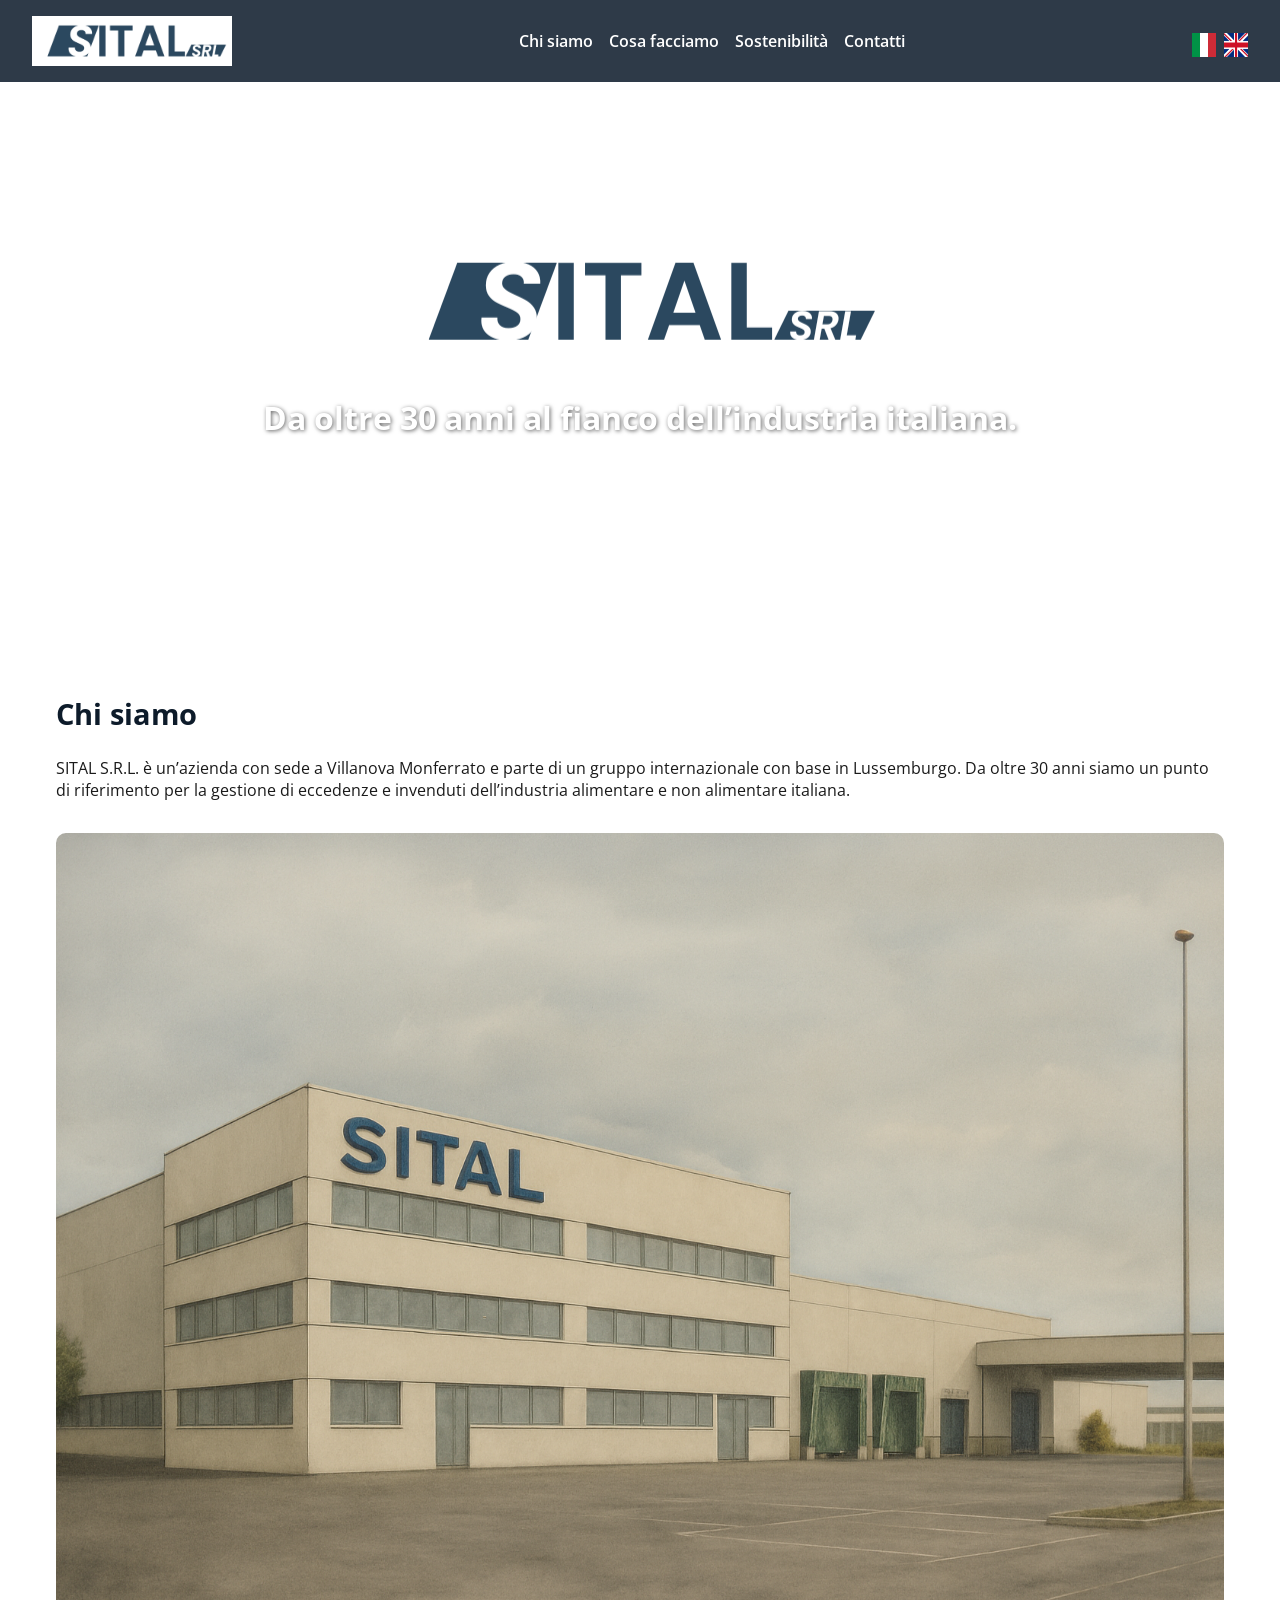
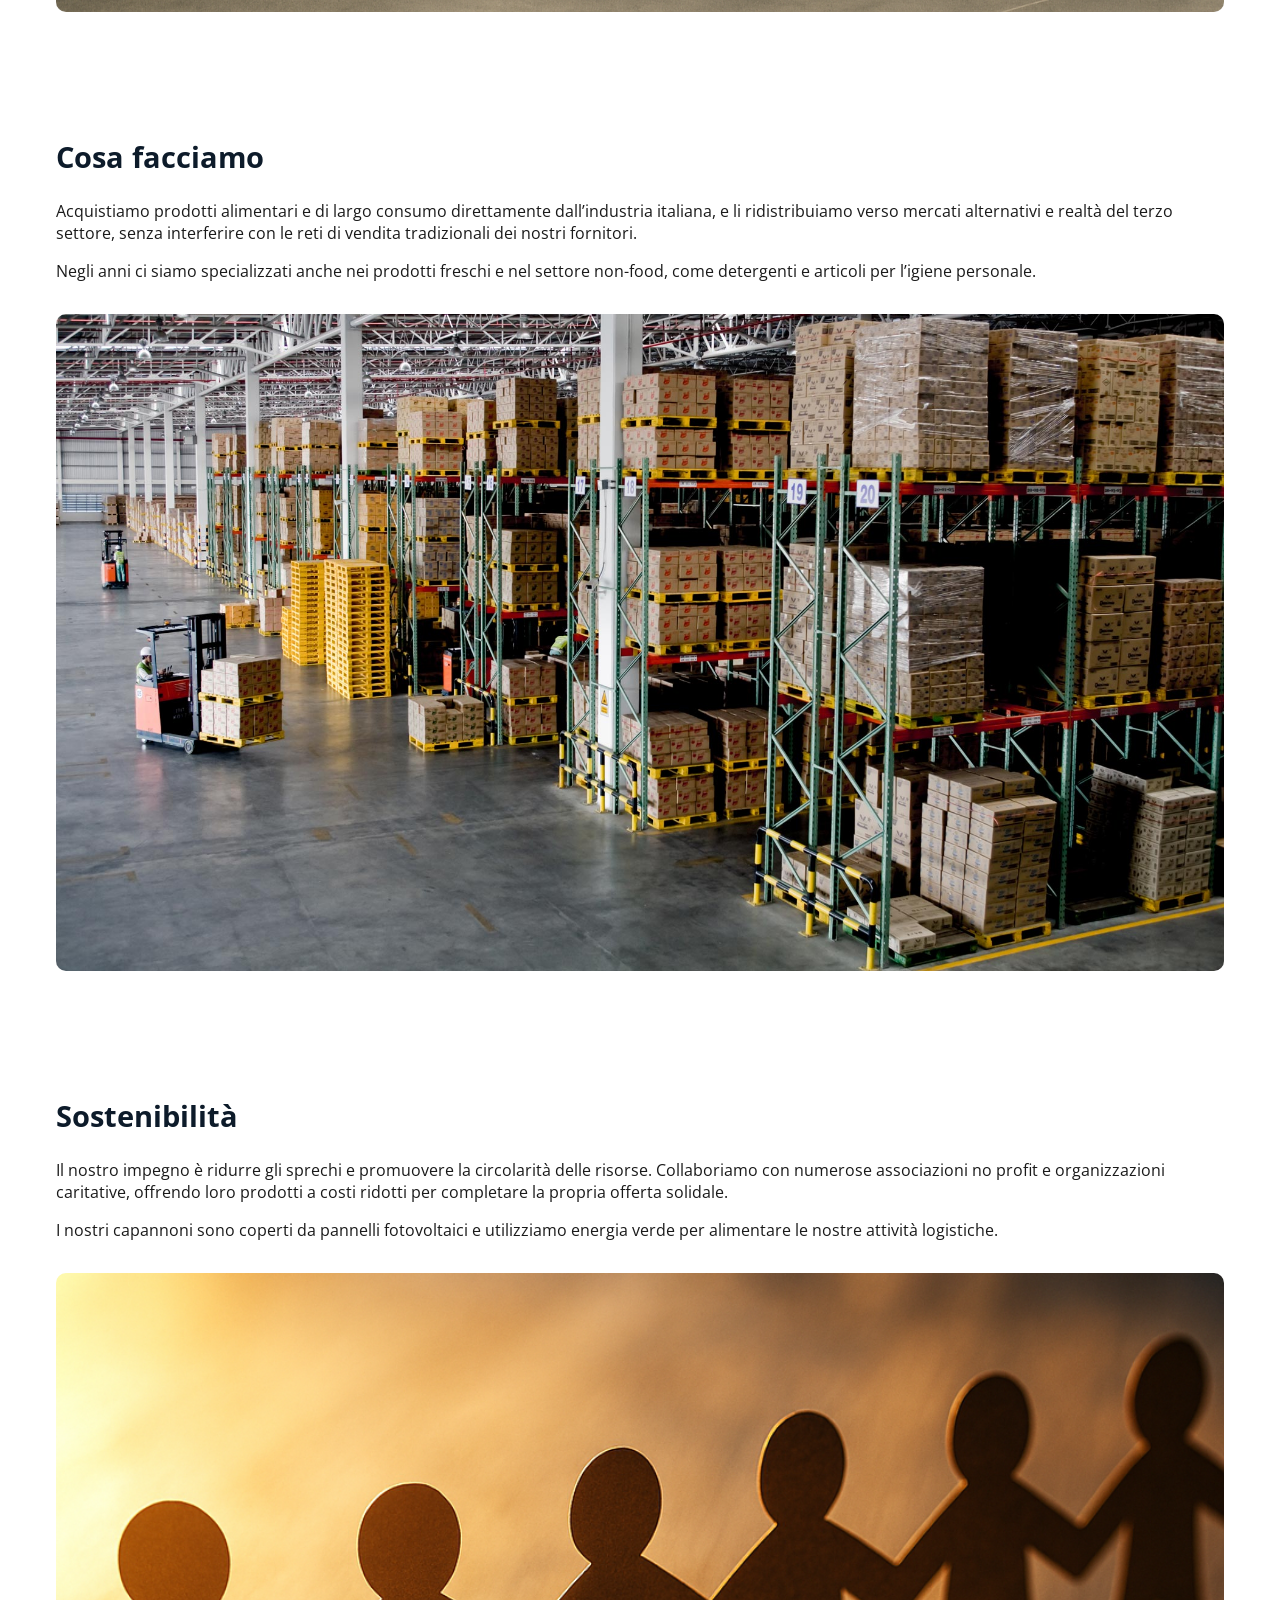
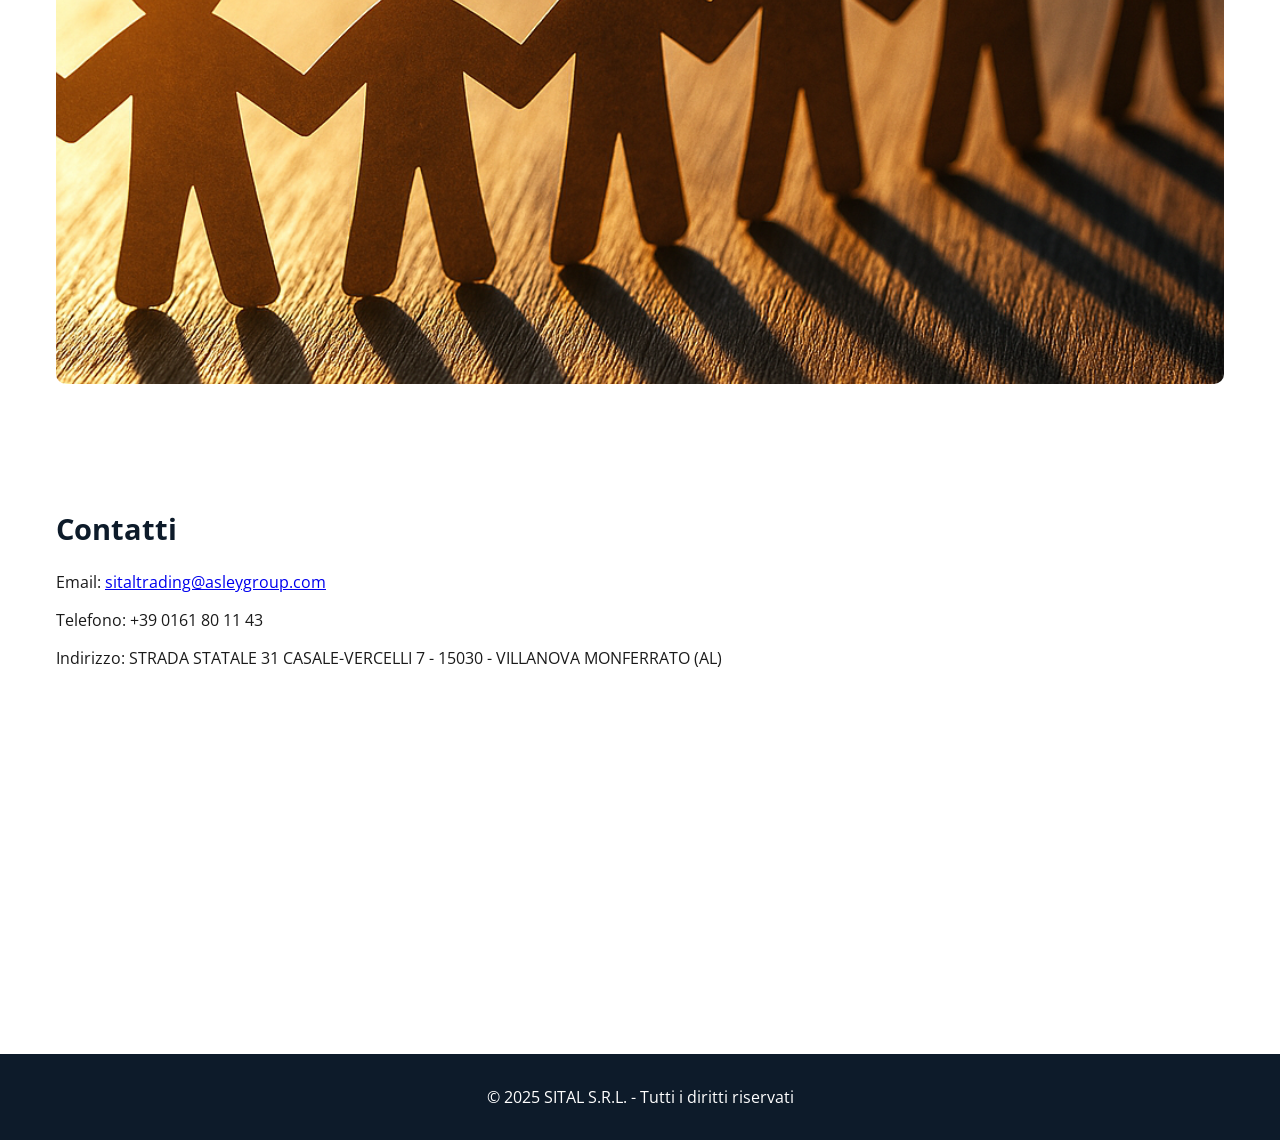
==== index.html @ c9e98e74 "Add files via upload" ====
<!DOCTYPE html>
<html lang="it">
<head>
  <meta charset="UTF-8">
  <meta name="viewport" content="width=device-width, initial-scale=1.0">
  <title>SITAL S.R.L.</title>
  <link rel="preconnect" href="https://fonts.googleapis.com">
  <link rel="preconnect" href="https://fonts.gstatic.com" crossorigin>
  <link href="https://fonts.googleapis.com/css2?family=Open+Sans:wght@400;600&display=swap" rel="stylesheet">
  <style>
    * {
      box-sizing: border-box;
    }
    html {
      scroll-behavior: smooth;
    }
    body {
      margin: 0;
      font-family: 'Open Sans', sans-serif;
      color: #1a1a1a;
      background: #fff;
    }
    header {
      background-color: #2e3a48;
      color: white;
      padding: 1rem 2rem;
      display: flex;
      justify-content: space-between;
      align-items: center;
      position: sticky;
      top: 0;
      z-index: 1000;
      flex-wrap: wrap;
    }
    header .logo {
      height: 50px;
    }
    nav {
      display: flex;
      flex-wrap: wrap;
      gap: 1rem;
    }
    nav a {
      color: white;
      text-decoration: none;
      font-weight: 600;
    }
    .language-switcher {
      display: flex;
      align-items: center;
      gap: 0.5rem;
      margin-top: 0.5rem;
    }
    .language-switcher img {
      width: 24px;
      height: 24px;
      cursor: pointer;
    }
    .hero {
      background: url('azienda.jpg') no-repeat center center/cover;
      min-height: 60vh;
      display: flex;
      justify-content: center;
      align-items: center;
      text-align: center;
      padding: 4rem 1rem;
    }
    .hero h2 {
      font-size: 2rem;
      max-width: 800px;
      color: #fff;
      text-shadow: 1px 1px 4px rgba(0,0,0,0.6);
    }
    .section {
      padding: 3rem 1rem;
      max-width: 1200px;
      margin: auto;
      opacity: 0;
      transform: translateY(20px);
      transition: opacity 0.6s ease, transform 0.6s ease;
    }
    .section.visible {
      opacity: 1;
      transform: translateY(0);
    }
    .section h2 {
      font-size: 1.8rem;
      color: #0d1b2a;
    }
    .section img {
      width: 100%;
      border-radius: 10px;
      margin-top: 1rem;
    }
    iframe {
      width: 100%;
      height: 300px;
      margin-top: 1rem;
      border: none;
    }
    footer {
      background: #0d1b2a;
      color: white;
      text-align: center;
      padding: 1rem;
    }
    @media (max-width: 768px) {
      header {
        flex-direction: column;
        align-items: flex-start;
      }
      nav {
        flex-direction: column;
        width: 100%;
      }
      .hero h2 {
        font-size: 1.5rem;
      }
    }
  </style>
  <script>
    window.addEventListener('scroll', () => {
      document.querySelectorAll('.section').forEach(el => {
        const rect = el.getBoundingClientRect();
        if (rect.top < window.innerHeight - 100) {
          el.classList.add('visible');
        }
      });
    });
  </script>
</head>
<body>
  <header>
    <img src="logo-sital.png" alt="SITAL S.R.L." class="logo">
    <nav>
      <a href="#chi-siamo">Chi siamo</a>
      <a href="#cosa-facciamo">Cosa facciamo</a>
      <a href="#sostenibilita">Sostenibilità</a>
      <a href="#contatti">Contatti</a>
    </nav>
    <div class="language-switcher">
      <img src="flag-it.png" alt="Italiano" title="Italiano" onclick="location.href='index.html'">
      <img src="flag-en.png" alt="English" title="English" onclick="location.href='index-en.html'">
    </div>
  </header>

  <section class="hero">
    <div class="hero-content">
      <img src="logo-sital.png" alt="Logo SITAL S.R.L." class="hero-logo">
      <h2>Da oltre 30 anni al fianco dell’industria italiana.</h2>
    </div>
  </section>

  <section class="section" id="chi-siamo">
    <h2>Chi siamo</h2>
    <p>SITAL S.R.L. è un’azienda con sede a Villanova Monferrato e parte di un gruppo internazionale con base in Lussemburgo. Da oltre 30 anni siamo un punto di riferimento per la gestione di eccedenze e invenduti dell’industria alimentare e non alimentare italiana.</p>
    <img src="foto-azienda.png" alt="Foto dell'azienda SITAL">
  </section>

  <section class="section" id="cosa-facciamo">
    <h2>Cosa facciamo</h2>
    <p>Acquistiamo prodotti alimentari e di largo consumo direttamente dall’industria italiana, e li ridistribuiamo verso mercati alternativi e realtà del terzo settore, senza interferire con le reti di vendita tradizionali dei nostri fornitori.</p>
    <p>Negli anni ci siamo specializzati anche nei prodotti freschi e nel settore non-food, come detergenti e articoli per l’igiene personale.</p>
    <img src="muletto-magazzino.jpg" alt="Magazzino">
  </section>

  <section class="section" id="sostenibilita">
    <h2>Sostenibilità</h2>
    <p>Il nostro impegno è ridurre gli sprechi e promuovere la circolarità delle risorse. Collaboriamo con numerose associazioni no profit e organizzazioni caritative, offrendo loro prodotti a costi ridotti per completare la propria offerta solidale.</p>
    <p>I nostri capannoni sono coperti da pannelli fotovoltaici e utilizziamo energia verde per alimentare le nostre attività logistiche.</p>
    <img src="solidarieta.png" alt="Solidarieta">
  </section>

  <section class="section" id="contatti">
    <h2>Contatti</h2>
    <p>Email: <a href="mailto:sitaltrading@asleygroup.com">sitaltrading@asleygroup.com</a></p>
    <p>Telefono: +39 0161 80 11 43</p>
    <p>Indirizzo: STRADA STATALE 31 CASALE-VERCELLI 7 - 15030 - VILLANOVA MONFERRATO (AL)</p>
    <div style="width: 100%">
      <iframe width="100%" height="600" src="https://maps.google.com/maps?width=100%25&amp;height=600&amp;hl=it&amp;q=sital%20srl%20villanova+(Sital%20srl)&amp;t=&amp;z=14&amp;ie=UTF8&amp;iwloc=B&amp;output=embed"></iframe>
    </div>
  </section>

  <footer>
    <p>&copy; 2025 SITAL S.R.L. - Tutti i diritti riservati</p>
  </footer>
</body>
</html>
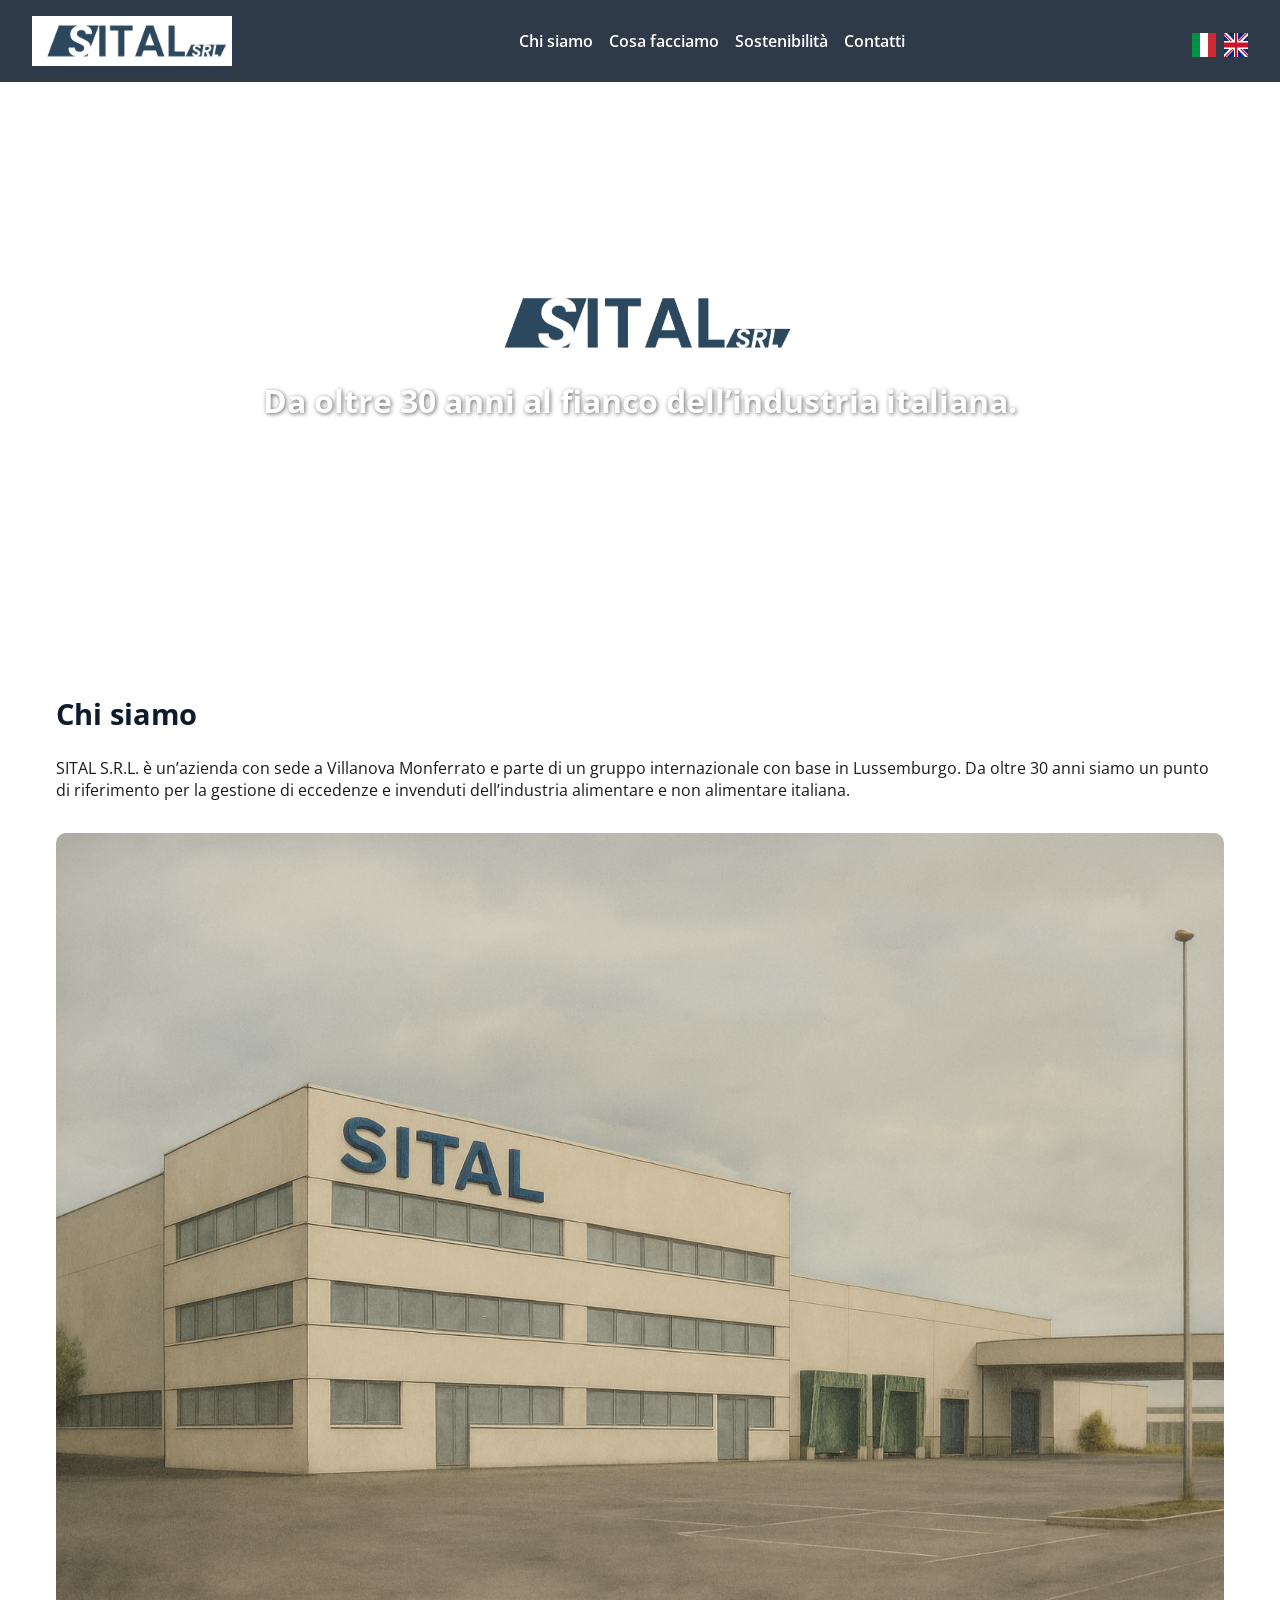
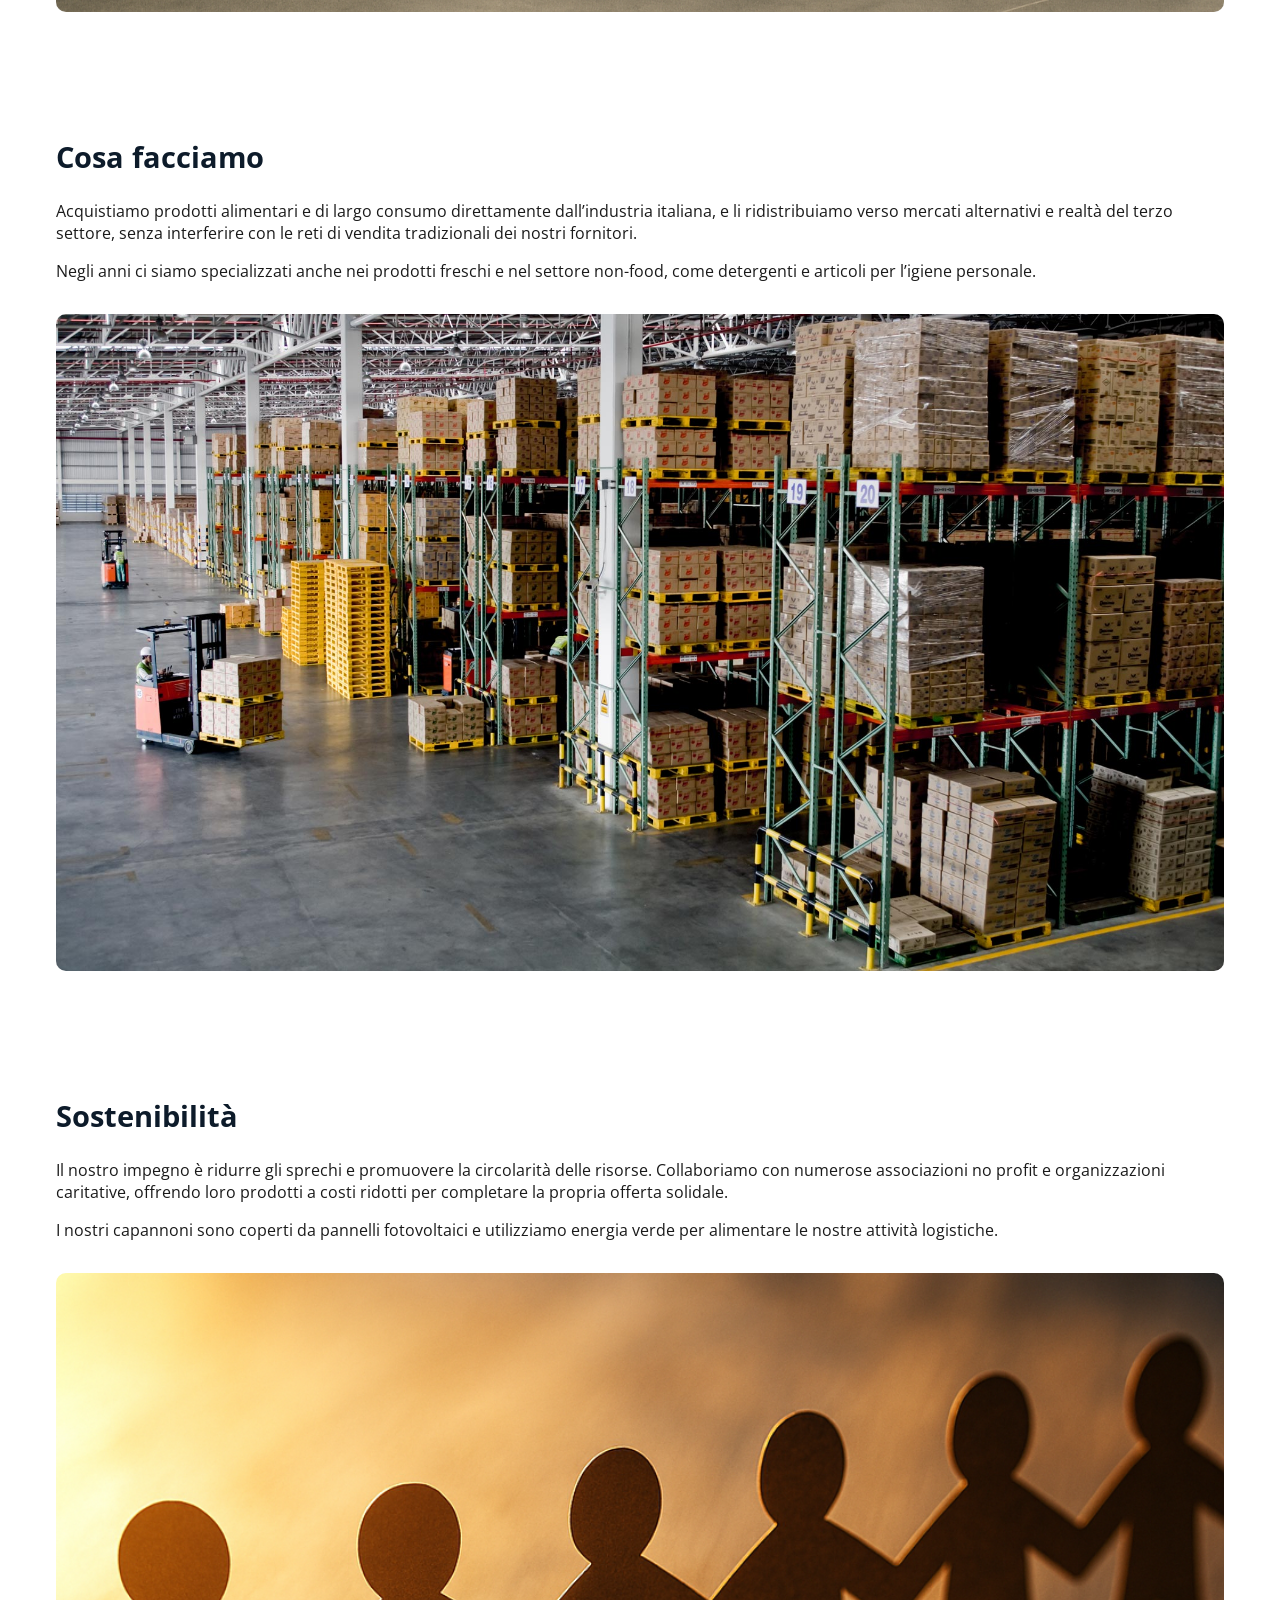
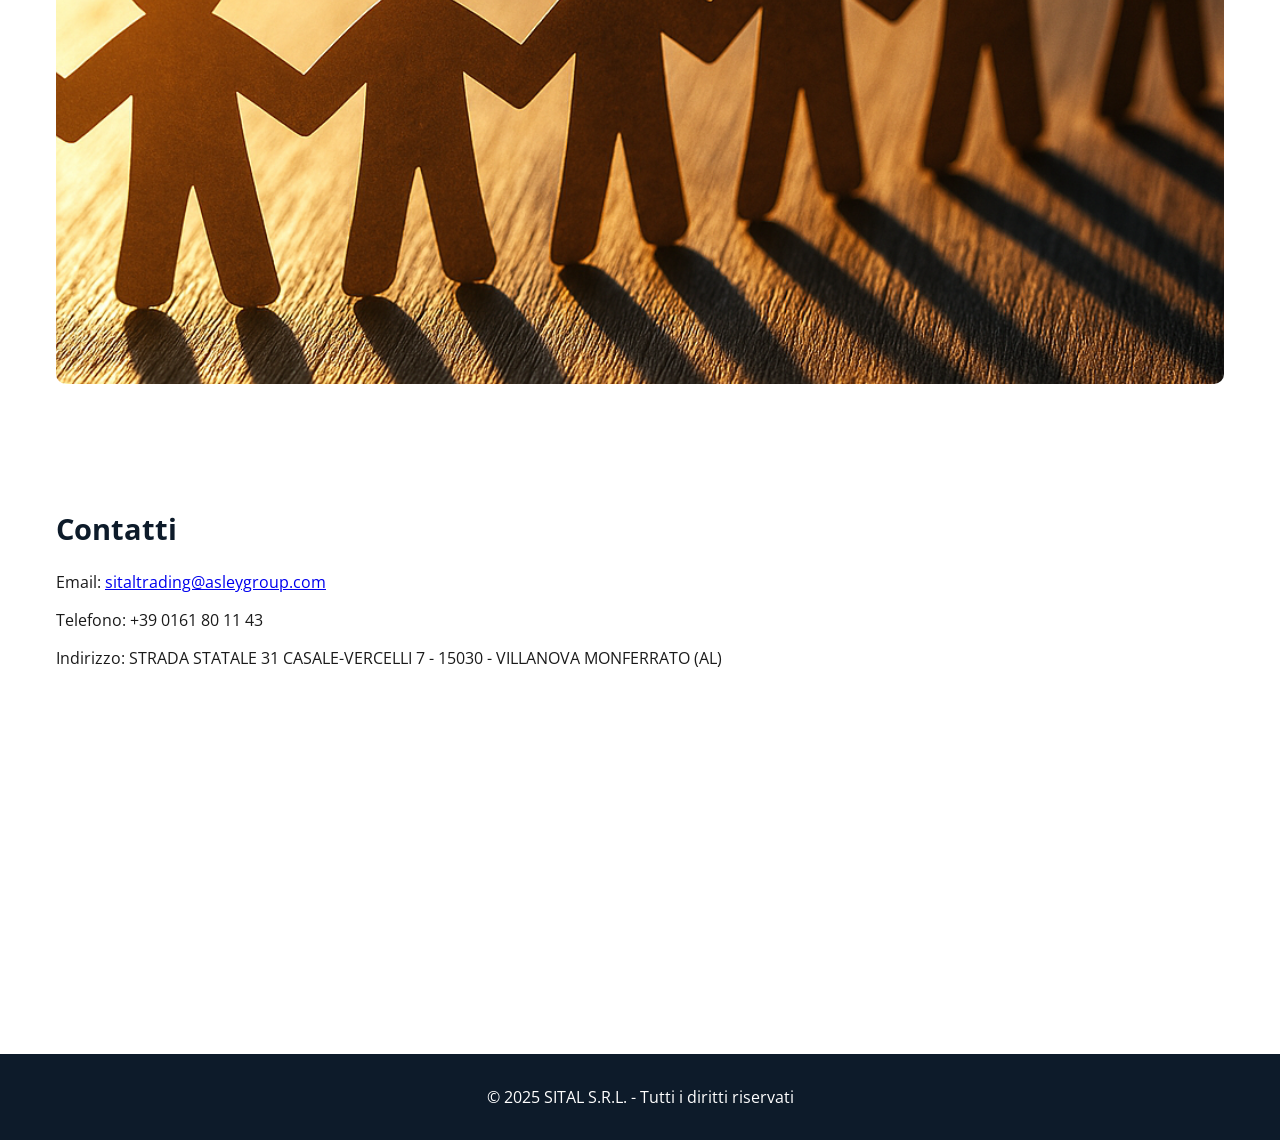
==== commit 64bfa3bf: "Add files via upload" ====
--- a/index.html
+++ b/index.html
@@ -1,12 +1,12 @@
 <!DOCTYPE html>
 <html lang="it">
 <head>
-  <meta charset="UTF-8">
-  <meta name="viewport" content="width=device-width, initial-scale=1.0">
+  <meta charset="UTF-8" />
+  <meta name="viewport" content="width=device-width, initial-scale=1.0" />
   <title>SITAL S.R.L.</title>
-  <link rel="preconnect" href="https://fonts.googleapis.com">
-  <link rel="preconnect" href="https://fonts.gstatic.com" crossorigin>
-  <link href="https://fonts.googleapis.com/css2?family=Open+Sans:wght@400;600&display=swap" rel="stylesheet">
+  <link rel="preconnect" href="https://fonts.googleapis.com" />
+  <link rel="preconnect" href="https://fonts.gstatic.com" crossorigin />
+  <link href="https://fonts.googleapis.com/css2?family=Open+Sans:wght@400;600&display=swap" rel="stylesheet" />
   <style>
     * {
       box-sizing: border-box;
@@ -65,11 +65,24 @@
       text-align: center;
       padding: 4rem 1rem;
     }
+    .hero-content {
+      display: flex;
+      flex-direction: column;
+      align-items: center;
+      gap: 1rem;
+    }
+    .hero-logo {
+      width: 25vw;
+      max-width: 500px;
+      min-width: 120px;
+      height: auto;
+    }
     .hero h2 {
       font-size: 2rem;
       max-width: 800px;
       color: #fff;
-      text-shadow: 1px 1px 4px rgba(0,0,0,0.6);
+      text-shadow: 1px 1px 4px rgba(0, 0, 0, 0.6);
+      margin: 0;
     }
     .section {
       padding: 3rem 1rem;
@@ -104,6 +117,15 @@
       text-align: center;
       padding: 1rem;
     }
+
+    /* Tablet: 769px - 1024px */
+    @media (max-width: 1024px) and (min-width: 769px) {
+      .hero h2 {
+        font-size: 1.5rem;
+        padding: 0 1rem;
+      }
+    }
+    /* Smartphone: max-width 768px */
     @media (max-width: 768px) {
       header {
         flex-direction: column;
@@ -114,7 +136,8 @@
         width: 100%;
       }
       .hero h2 {
-        font-size: 1.5rem;
+        font-size: 1.2rem;
+        padding: 0 1rem;
       }
     }
   </style>
@@ -131,7 +154,7 @@
 </head>
 <body>
   <header>
-    <img src="logo-sital.png" alt="SITAL S.R.L." class="logo">
+    <img src="logo-sital.png" alt="SITAL S.R.L." class="logo" />
     <nav>
       <a href="#chi-siamo">Chi siamo</a>
       <a href="#cosa-facciamo">Cosa facciamo</a>
@@ -139,36 +162,54 @@
       <a href="#contatti">Contatti</a>
     </nav>
     <div class="language-switcher">
-      <img src="flag-it.png" alt="Italiano" title="Italiano" onclick="location.href='index.html'">
-      <img src="flag-en.png" alt="English" title="English" onclick="location.href='index-en.html'">
+      <img src="flag-it.png" alt="Italiano" title="Italiano" onclick="location.href='index.html'" />
+      <img src="flag-en.png" alt="English" title="English" onclick="location.href='index-en.html'" />
     </div>
   </header>
 
   <section class="hero">
     <div class="hero-content">
-      <img src="logo-sital.png" alt="Logo SITAL S.R.L." class="hero-logo">
+      <img src="logo-sital.png" alt="Logo SITAL S.R.L." class="hero-logo" />
       <h2>Da oltre 30 anni al fianco dell’industria italiana.</h2>
     </div>
   </section>
 
   <section class="section" id="chi-siamo">
     <h2>Chi siamo</h2>
-    <p>SITAL S.R.L. è un’azienda con sede a Villanova Monferrato e parte di un gruppo internazionale con base in Lussemburgo. Da oltre 30 anni siamo un punto di riferimento per la gestione di eccedenze e invenduti dell’industria alimentare e non alimentare italiana.</p>
-    <img src="foto-azienda.png" alt="Foto dell'azienda SITAL">
+    <p>
+      SITAL S.R.L. è un’azienda con sede a Villanova Monferrato e parte di un gruppo internazionale con base in
+      Lussemburgo. Da oltre 30 anni siamo un punto di riferimento per la gestione di eccedenze e invenduti
+      dell’industria alimentare e non alimentare italiana.
+    </p>
+    <img src="foto-azienda.png" alt="Foto dell'azienda SITAL" />
   </section>
 
   <section class="section" id="cosa-facciamo">
     <h2>Cosa facciamo</h2>
-    <p>Acquistiamo prodotti alimentari e di largo consumo direttamente dall’industria italiana, e li ridistribuiamo verso mercati alternativi e realtà del terzo settore, senza interferire con le reti di vendita tradizionali dei nostri fornitori.</p>
-    <p>Negli anni ci siamo specializzati anche nei prodotti freschi e nel settore non-food, come detergenti e articoli per l’igiene personale.</p>
-    <img src="muletto-magazzino.jpg" alt="Magazzino">
+    <p>
+      Acquistiamo prodotti alimentari e di largo consumo direttamente dall’industria italiana, e li
+      ridistribuiamo verso mercati alternativi e realtà del terzo settore, senza interferire con le reti di
+      vendita tradizionali dei nostri fornitori.
+    </p>
+    <p>
+      Negli anni ci siamo specializzati anche nei prodotti freschi e nel settore non-food, come detergenti e
+      articoli per l’igiene personale.
+    </p>
+    <img src="muletto-magazzino.jpg" alt="Magazzino" />
   </section>
 
   <section class="section" id="sostenibilita">
     <h2>Sostenibilità</h2>
-    <p>Il nostro impegno è ridurre gli sprechi e promuovere la circolarità delle risorse. Collaboriamo con numerose associazioni no profit e organizzazioni caritative, offrendo loro prodotti a costi ridotti per completare la propria offerta solidale.</p>
-    <p>I nostri capannoni sono coperti da pannelli fotovoltaici e utilizziamo energia verde per alimentare le nostre attività logistiche.</p>
-    <img src="solidarieta.png" alt="Solidarieta">
+    <p>
+      Il nostro impegno è ridurre gli sprechi e promuovere la circolarità delle risorse. Collaboriamo con numerose
+      associazioni no profit e organizzazioni caritative, offrendo loro prodotti a costi ridotti per completare la
+      propria offerta solidale.
+    </p>
+    <p>
+      I nostri capannoni sono coperti da pannelli fotovoltaici e utilizziamo energia verde per alimentare le nostre
+      attività logistiche.
+    </p>
+    <img src="solidarieta.png" alt="Solidarietà" />
   </section>
 
   <section class="section" id="contatti">
@@ -177,7 +218,11 @@
     <p>Telefono: +39 0161 80 11 43</p>
     <p>Indirizzo: STRADA STATALE 31 CASALE-VERCELLI 7 - 15030 - VILLANOVA MONFERRATO (AL)</p>
     <div style="width: 100%">
-      <iframe width="100%" height="600" src="https://maps.google.com/maps?width=100%25&amp;height=600&amp;hl=it&amp;q=sital%20srl%20villanova+(Sital%20srl)&amp;t=&amp;z=14&amp;ie=UTF8&amp;iwloc=B&amp;output=embed"></iframe>
+      <iframe
+        width="100%"
+        height="600"
+        src="https://maps.google.com/maps?width=100%25&amp;height=600&amp;hl=it&amp;q=sital%20srl%20villanova+(Sital%20srl)&amp;t=&amp;z=14&amp;ie=UTF8&amp;iwloc=B&amp;output=embed"
+      ></iframe>
     </div>
   </section>
 
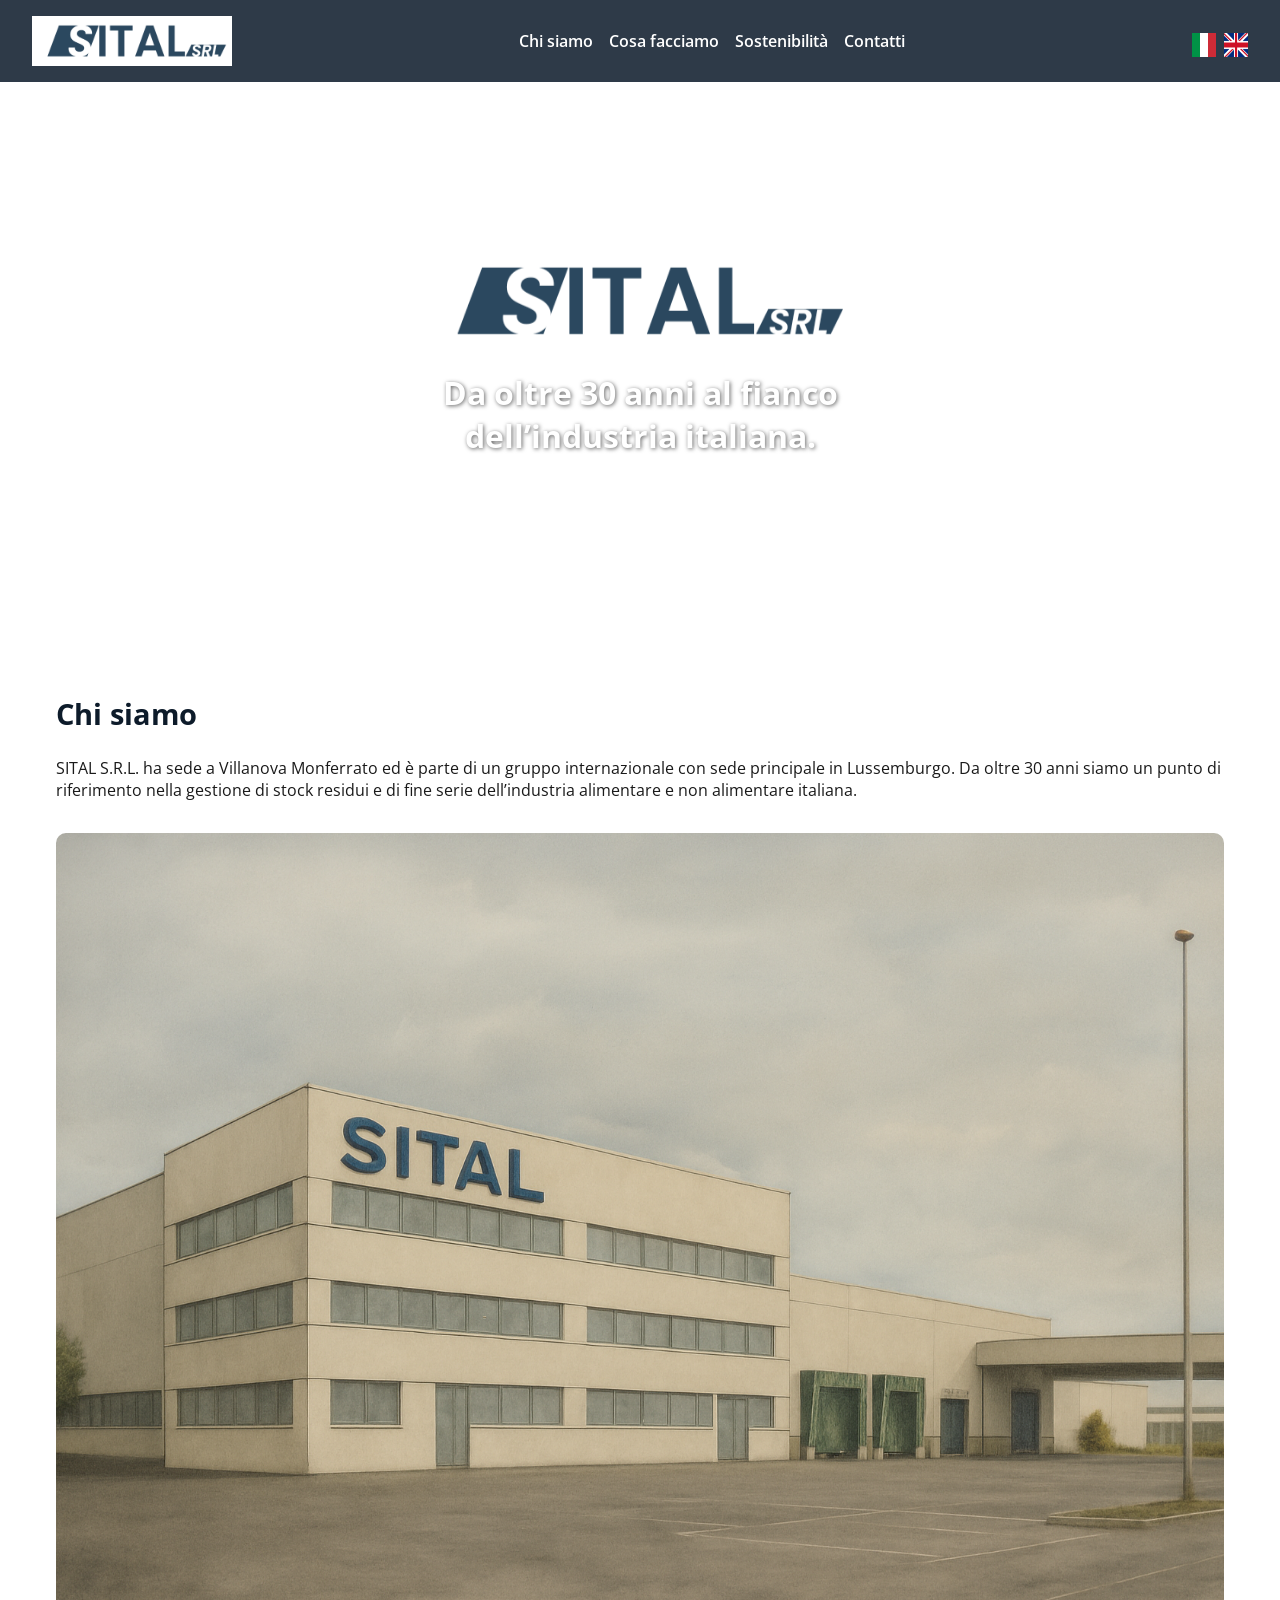
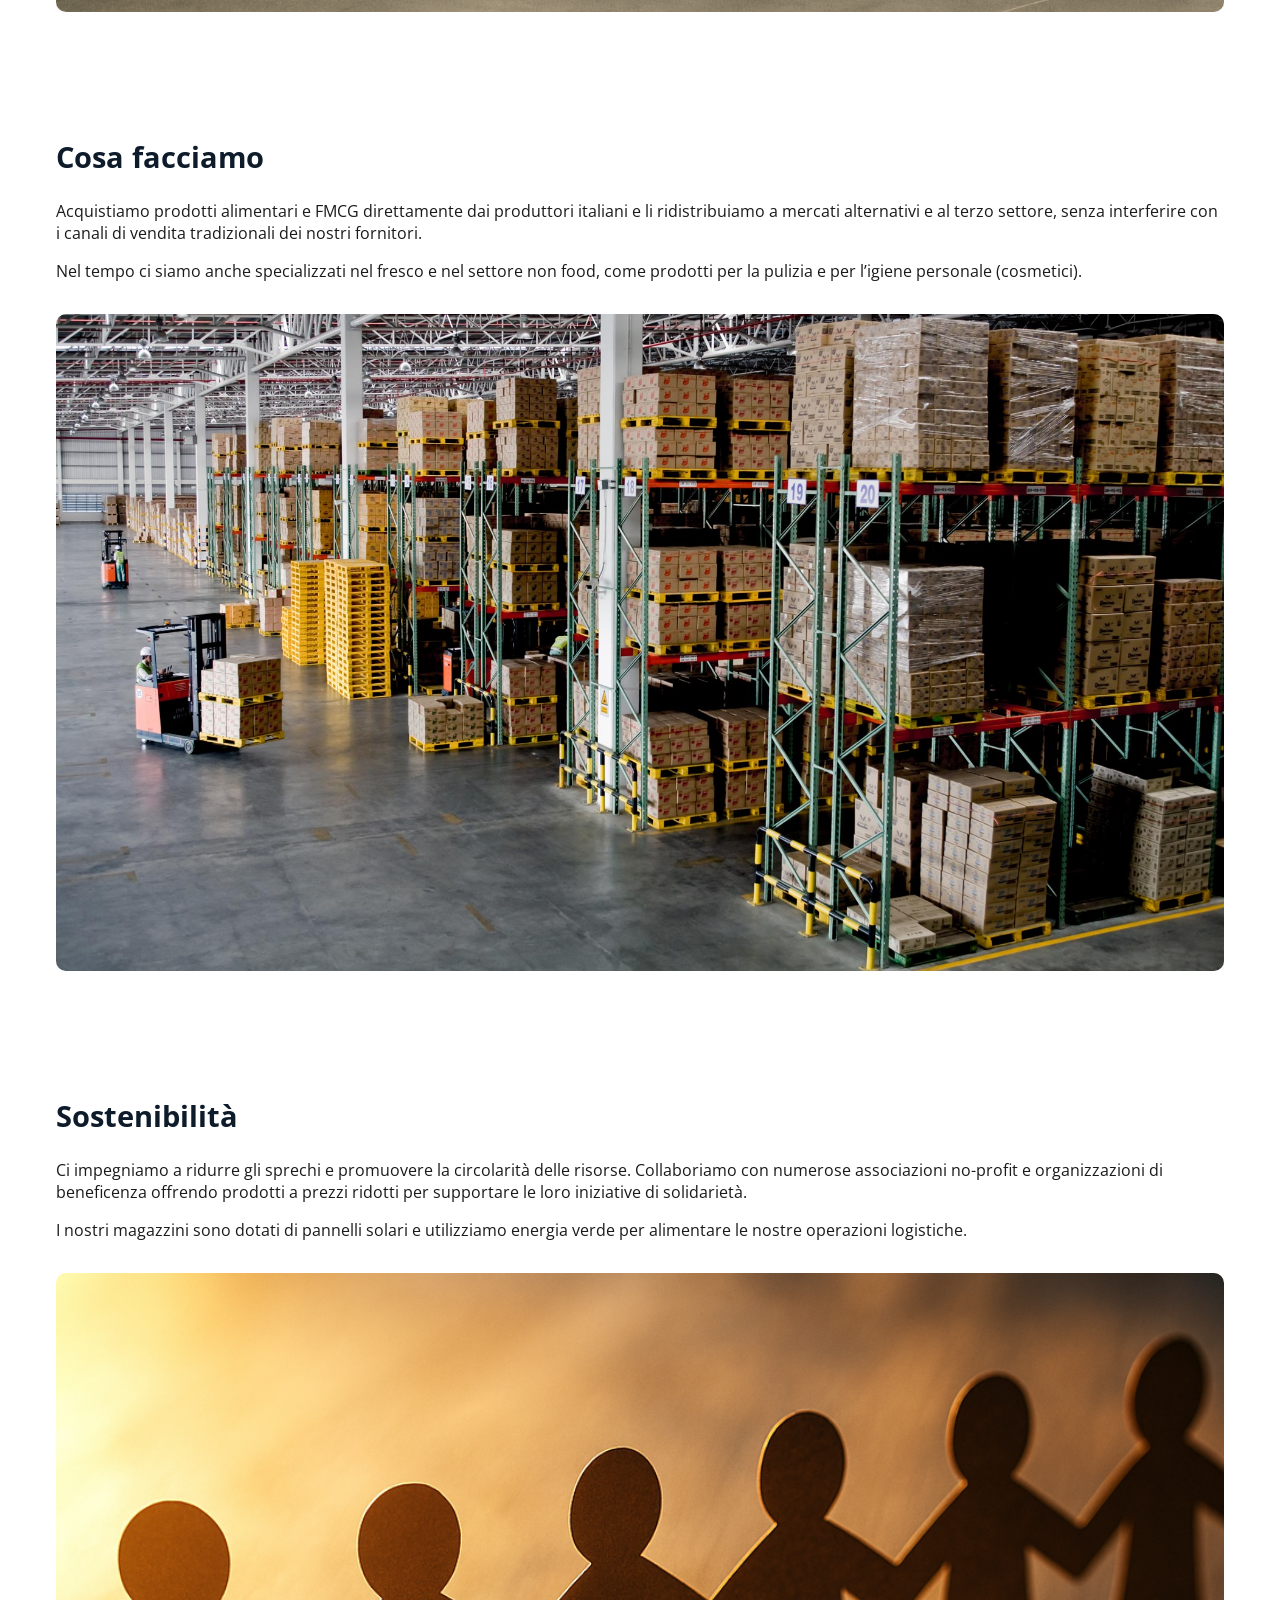
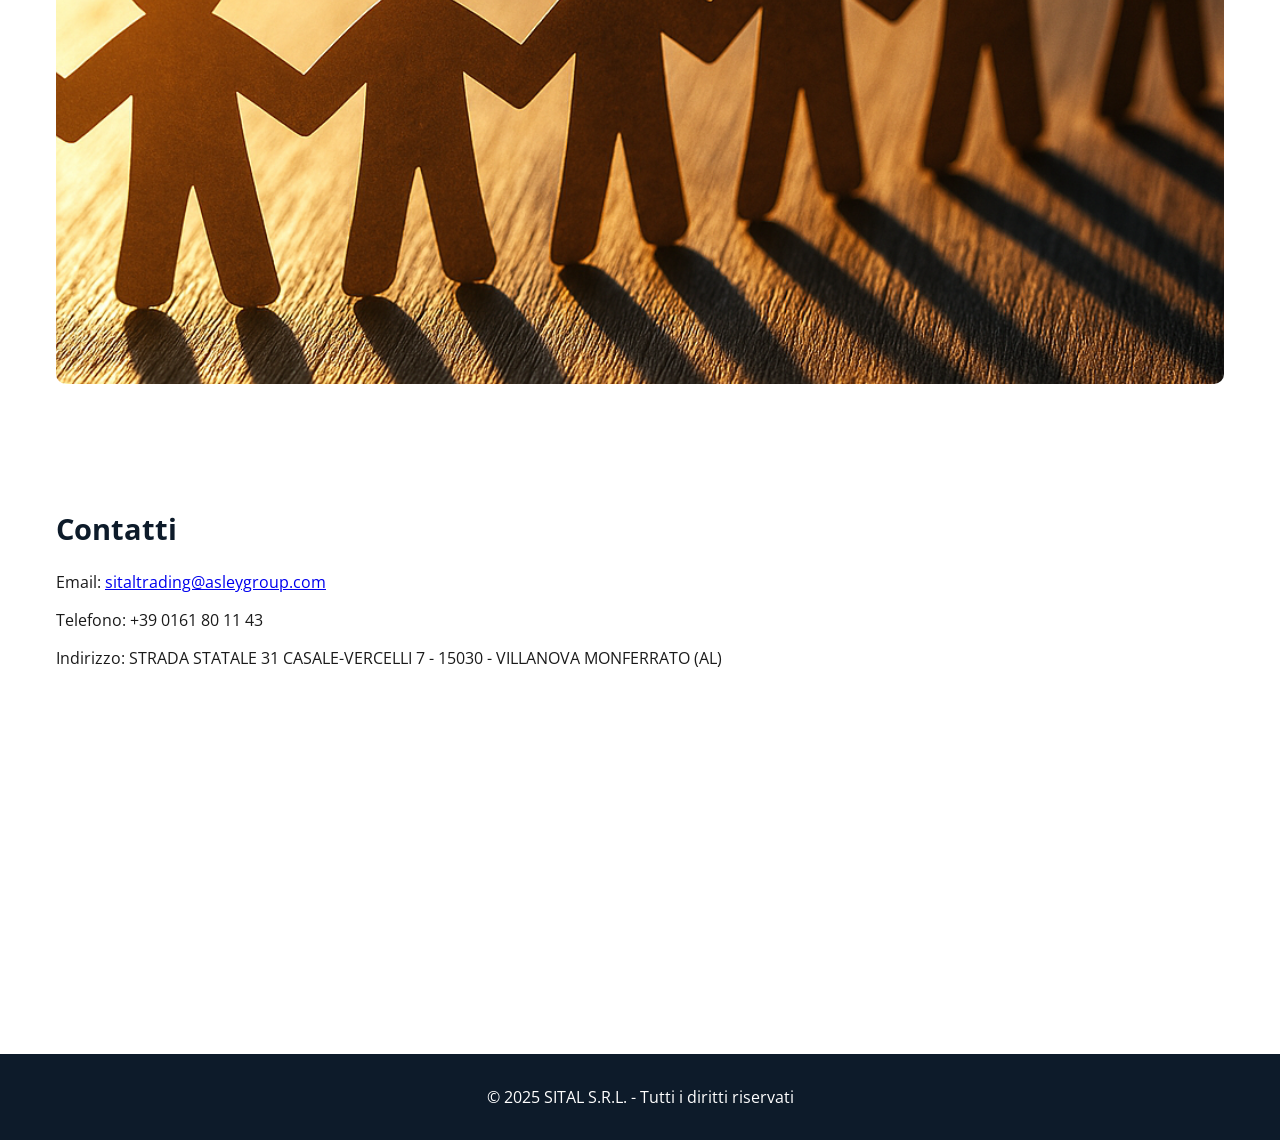
==== commit 0ee8bd7f: "Update index.html" ====
--- a/index.html
+++ b/index.html
@@ -2,7 +2,7 @@
 <html lang="it">
 <head>
   <meta charset="UTF-8" />
-  <meta name="viewport" content="width=device-width, initial-scale=1.0" />
+  <meta name="viewport" content="width=device-width, initial-scale=1" />
   <title>SITAL S.R.L.</title>
   <link rel="preconnect" href="https://fonts.googleapis.com" />
   <link rel="preconnect" href="https://fonts.gstatic.com" crossorigin />
@@ -34,6 +34,8 @@
     }
     header .logo {
       height: 50px;
+      max-height: 8vh;
+      width: auto;
     }
     nav {
       display: flex;
@@ -60,29 +62,25 @@
       background: url('azienda.jpg') no-repeat center center/cover;
       min-height: 60vh;
       display: flex;
+      flex-direction: column;
       justify-content: center;
       align-items: center;
       text-align: center;
       padding: 4rem 1rem;
     }
-    .hero-content {
-      display: flex;
-      flex-direction: column;
-      align-items: center;
-      gap: 1rem;
-    }
     .hero-logo {
-      width: 25vw;
+      max-width: 100%;
+      height: auto;
+      max-height: 12vh;
+      margin-bottom: 1rem;
+    }
+    .hero h2 {
+      font-size: clamp(1rem, 4vw, 2rem);
       max-width: 500px;
-      min-width: 120px;
-      height: auto;
-    }
-    .hero h2 {
-      font-size: 2rem;
-      max-width: 800px;
       color: #fff;
       text-shadow: 1px 1px 4px rgba(0, 0, 0, 0.6);
       margin: 0;
+      padding: 0 1rem;
     }
     .section {
       padding: 3rem 1rem;
@@ -117,15 +115,6 @@
       text-align: center;
       padding: 1rem;
     }
-
-    /* Tablet: 769px - 1024px */
-    @media (max-width: 1024px) and (min-width: 769px) {
-      .hero h2 {
-        font-size: 1.5rem;
-        padding: 0 1rem;
-      }
-    }
-    /* Smartphone: max-width 768px */
     @media (max-width: 768px) {
       header {
         flex-direction: column;
@@ -136,14 +125,28 @@
         width: 100%;
       }
       .hero h2 {
-        font-size: 1.2rem;
-        padding: 0 1rem;
+        font-size: clamp(1rem, 5vw, 1.5rem);
+        max-width: 100%;
+      }
+      .hero-logo {
+        max-height: 10vh;
+        margin-bottom: 0.75rem;
+      }
+    }
+    @media (max-width: 480px) {
+      .hero h2 {
+        font-size: clamp(0.9rem, 6vw, 1.2rem);
+        max-width: 100%;
+      }
+      .hero-logo {
+        max-height: 8vh;
+        margin-bottom: 0.5rem;
       }
     }
   </style>
   <script>
     window.addEventListener('scroll', () => {
-      document.querySelectorAll('.section').forEach(el => {
+      document.querySelectorAll('.section').forEach((el) => {
         const rect = el.getBoundingClientRect();
         if (rect.top < window.innerHeight - 100) {
           el.classList.add('visible');
@@ -168,32 +171,30 @@
   </header>
 
   <section class="hero">
-    <div class="hero-content">
-      <img src="logo-sital.png" alt="Logo SITAL S.R.L." class="hero-logo" />
-      <h2>Da oltre 30 anni al fianco dell’industria italiana.</h2>
-    </div>
+    <img src="logo-sital.png" alt="Logo SITAL S.R.L." class="hero-logo" />
+    <h2>Da oltre 30 anni al fianco dell’industria italiana.</h2>
   </section>
 
   <section class="section" id="chi-siamo">
     <h2>Chi siamo</h2>
     <p>
-      SITAL S.R.L. è un’azienda con sede a Villanova Monferrato e parte di un gruppo internazionale con base in
-      Lussemburgo. Da oltre 30 anni siamo un punto di riferimento per la gestione di eccedenze e invenduti
-      dell’industria alimentare e non alimentare italiana.
-    </p>
-    <img src="foto-azienda.png" alt="Foto dell'azienda SITAL" />
+      SITAL S.R.L. ha sede a Villanova Monferrato ed è parte di un gruppo internazionale con sede
+      principale in Lussemburgo. Da oltre 30 anni siamo un punto di riferimento nella gestione di
+      stock residui e di fine serie dell’industria alimentare e non alimentare italiana.
+    </p>
+    <img src="foto-azienda.png" alt="Foto azienda SITAL" />
   </section>
 
   <section class="section" id="cosa-facciamo">
     <h2>Cosa facciamo</h2>
     <p>
-      Acquistiamo prodotti alimentari e di largo consumo direttamente dall’industria italiana, e li
-      ridistribuiamo verso mercati alternativi e realtà del terzo settore, senza interferire con le reti di
-      vendita tradizionali dei nostri fornitori.
-    </p>
-    <p>
-      Negli anni ci siamo specializzati anche nei prodotti freschi e nel settore non-food, come detergenti e
-      articoli per l’igiene personale.
+      Acquistiamo prodotti alimentari e FMCG direttamente dai produttori italiani e li ridistribuiamo
+      a mercati alternativi e al terzo settore, senza interferire con i canali di vendita tradizionali
+      dei nostri fornitori.
+    </p>
+    <p>
+      Nel tempo ci siamo anche specializzati nel fresco e nel settore non food, come prodotti per
+      la pulizia e per l’igiene personale (cosmetici).
     </p>
     <img src="muletto-magazzino.jpg" alt="Magazzino" />
   </section>
@@ -201,13 +202,13 @@
   <section class="section" id="sostenibilita">
     <h2>Sostenibilità</h2>
     <p>
-      Il nostro impegno è ridurre gli sprechi e promuovere la circolarità delle risorse. Collaboriamo con numerose
-      associazioni no profit e organizzazioni caritative, offrendo loro prodotti a costi ridotti per completare la
-      propria offerta solidale.
-    </p>
-    <p>
-      I nostri capannoni sono coperti da pannelli fotovoltaici e utilizziamo energia verde per alimentare le nostre
-      attività logistiche.
+      Ci impegniamo a ridurre gli sprechi e promuovere la circolarità delle risorse. Collaboriamo
+      con numerose associazioni no-profit e organizzazioni di beneficenza offrendo prodotti a prezzi
+      ridotti per supportare le loro iniziative di solidarietà.
+    </p>
+    <p>
+      I nostri magazzini sono dotati di pannelli solari e utilizziamo energia verde per alimentare
+      le nostre operazioni logistiche.
     </p>
     <img src="solidarieta.png" alt="Solidarietà" />
   </section>
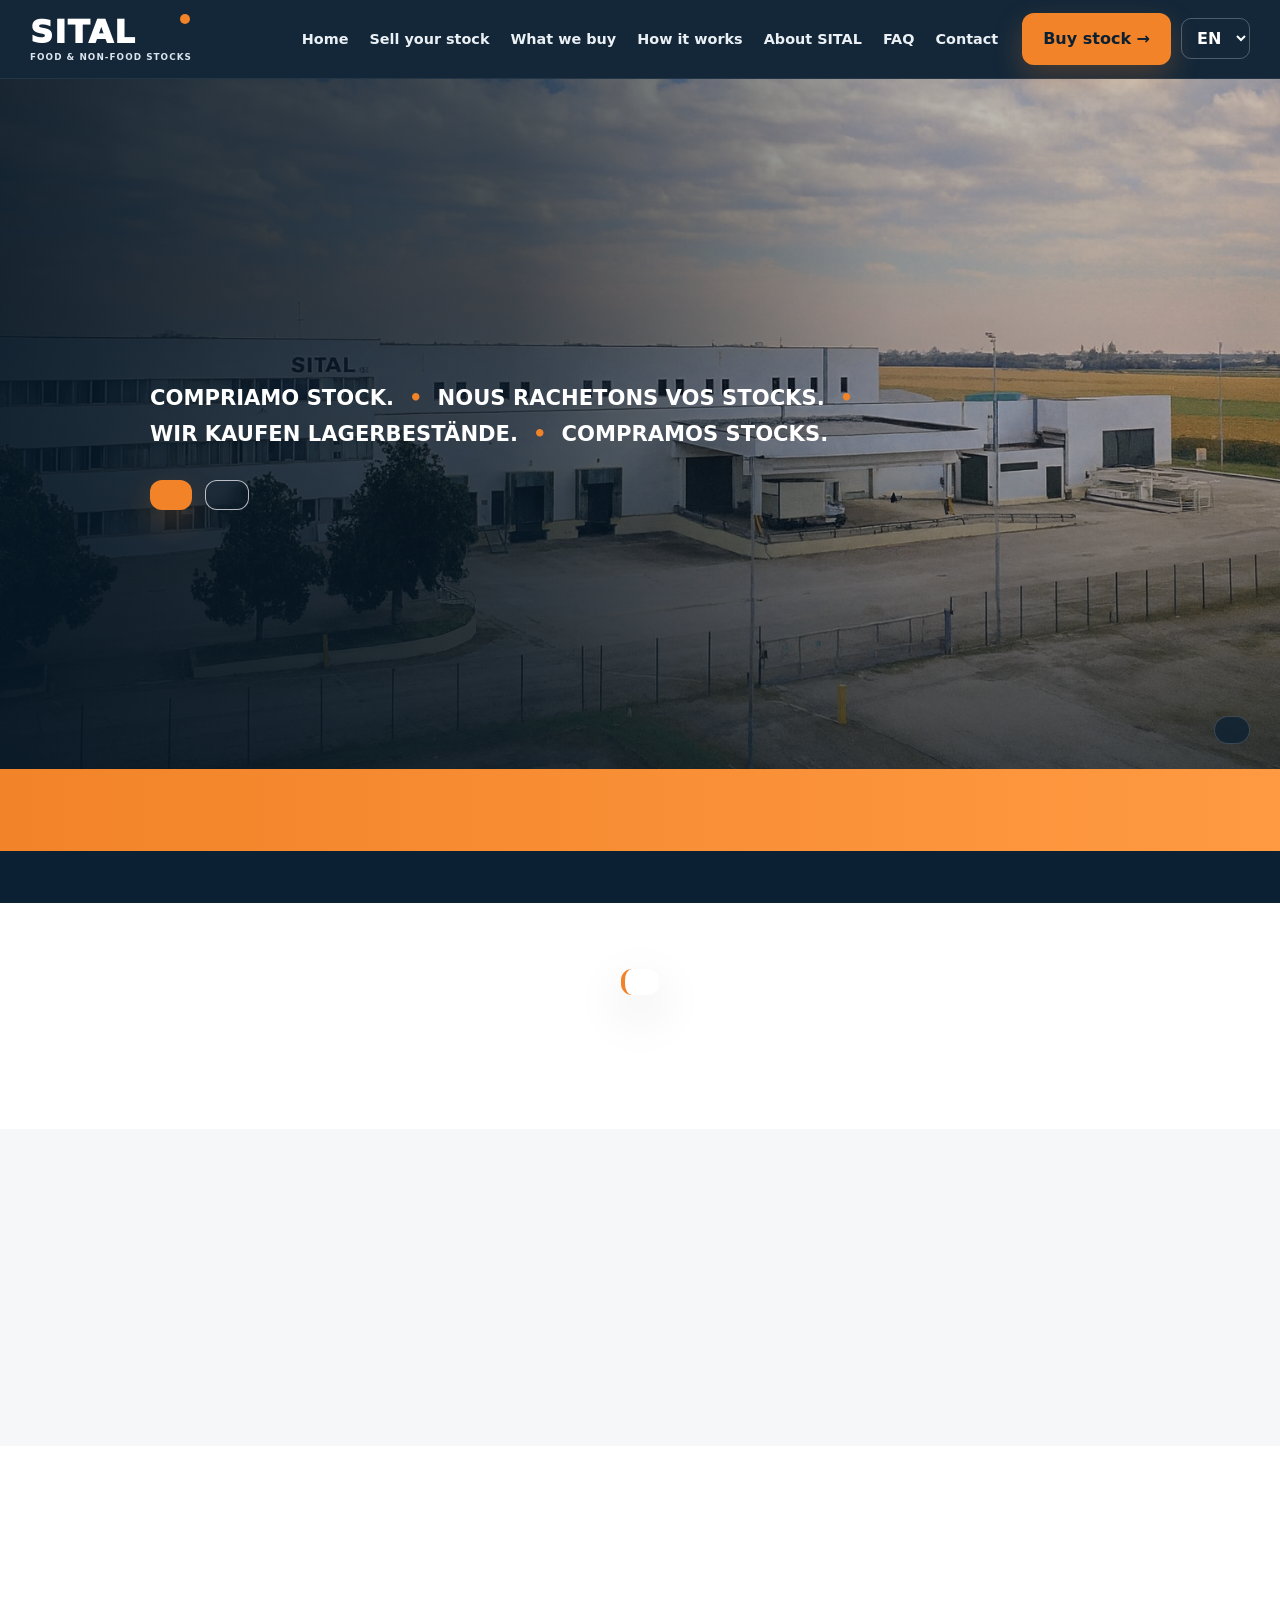
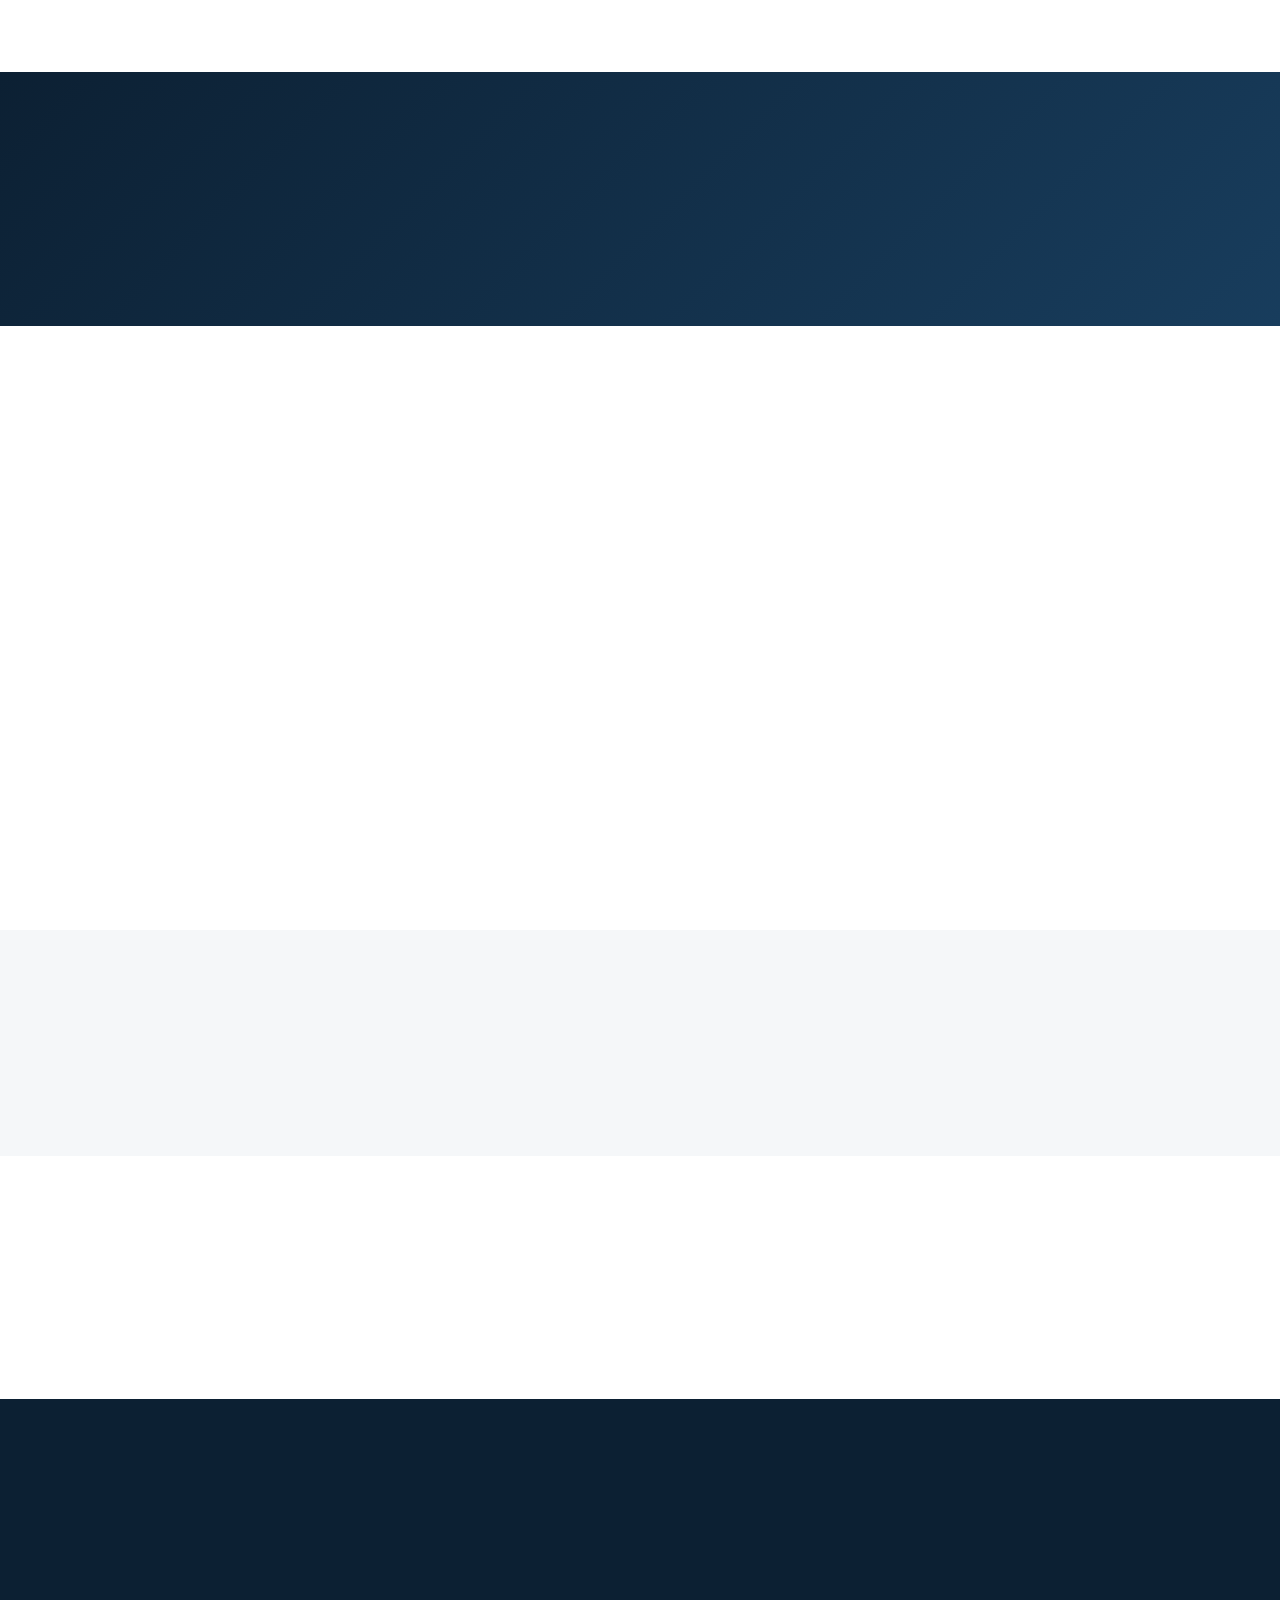
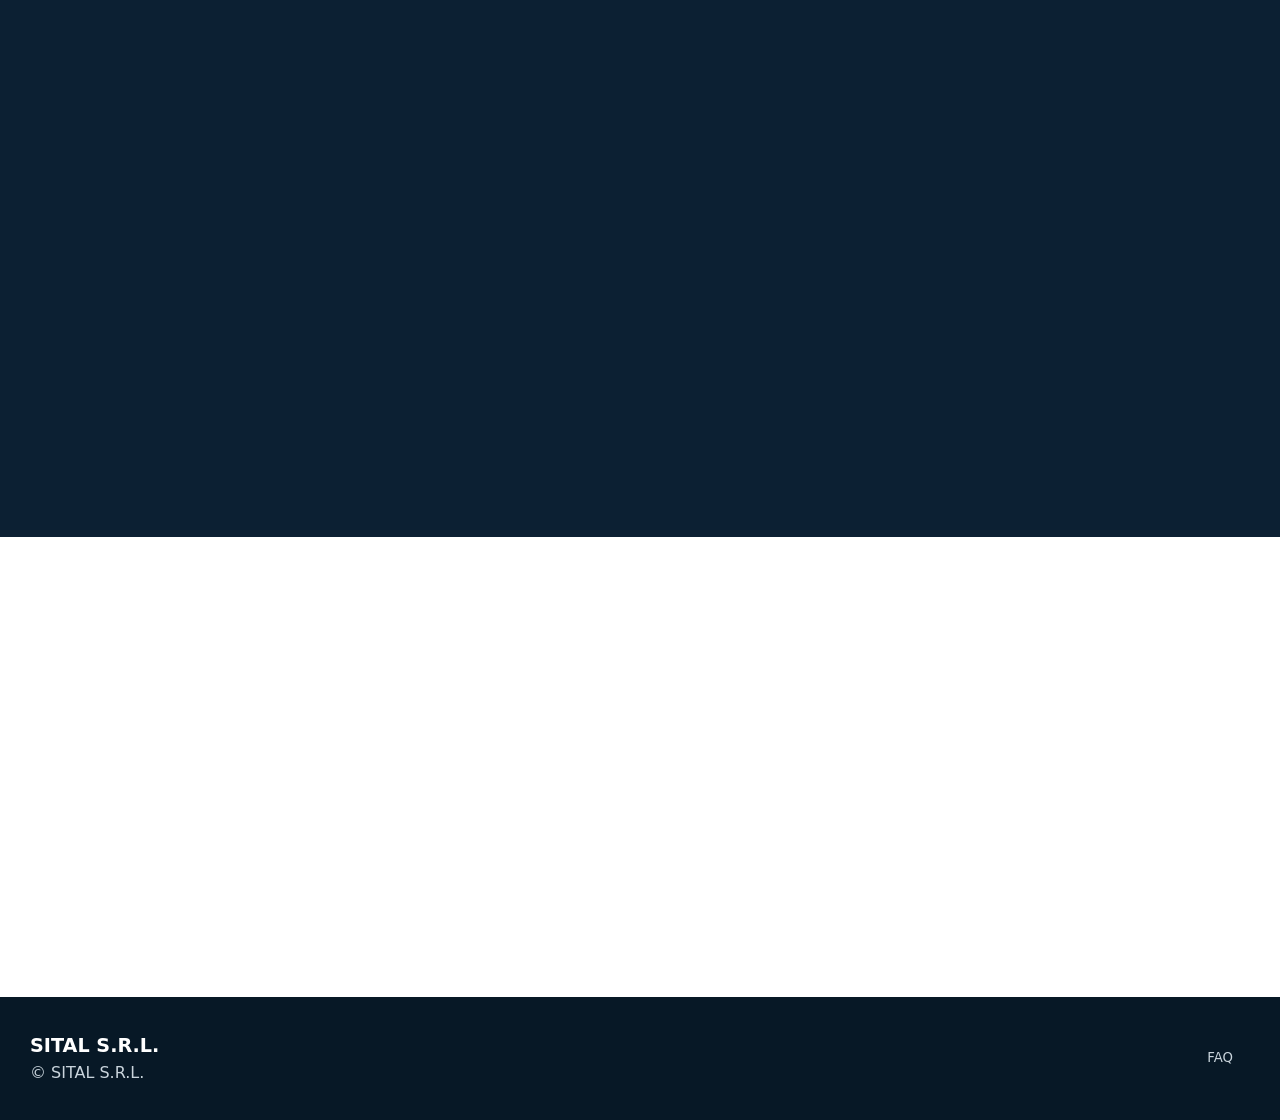
==== commit 615f7411: "Build new fluid multilingual SITAL website" ====
--- a/index.html
+++ b/index.html
@@ -1,234 +1,26 @@
-<!DOCTYPE html>
-<html lang="it">
-<head>
-  <meta charset="UTF-8" />
-  <meta name="viewport" content="width=device-width, initial-scale=1" />
-  <title>SITAL S.R.L.</title>
-  <link rel="preconnect" href="https://fonts.googleapis.com" />
-  <link rel="preconnect" href="https://fonts.gstatic.com" crossorigin />
-  <link href="https://fonts.googleapis.com/css2?family=Open+Sans:wght@400;600&display=swap" rel="stylesheet" />
-  <style>
-    * {
-      box-sizing: border-box;
-    }
-    html {
-      scroll-behavior: smooth;
-    }
-    body {
-      margin: 0;
-      font-family: 'Open Sans', sans-serif;
-      color: #1a1a1a;
-      background: #fff;
-    }
-    header {
-      background-color: #2e3a48;
-      color: white;
-      padding: 1rem 2rem;
-      display: flex;
-      justify-content: space-between;
-      align-items: center;
-      position: sticky;
-      top: 0;
-      z-index: 1000;
-      flex-wrap: wrap;
-    }
-    header .logo {
-      height: 50px;
-      max-height: 8vh;
-      width: auto;
-    }
-    nav {
-      display: flex;
-      flex-wrap: wrap;
-      gap: 1rem;
-    }
-    nav a {
-      color: white;
-      text-decoration: none;
-      font-weight: 600;
-    }
-    .language-switcher {
-      display: flex;
-      align-items: center;
-      gap: 0.5rem;
-      margin-top: 0.5rem;
-    }
-    .language-switcher img {
-      width: 24px;
-      height: 24px;
-      cursor: pointer;
-    }
-    .hero {
-      background: url('azienda.jpg') no-repeat center center/cover;
-      min-height: 60vh;
-      display: flex;
-      flex-direction: column;
-      justify-content: center;
-      align-items: center;
-      text-align: center;
-      padding: 4rem 1rem;
-    }
-    .hero-logo {
-      max-width: 100%;
-      height: auto;
-      max-height: 12vh;
-      margin-bottom: 1rem;
-    }
-    .hero h2 {
-      font-size: clamp(1rem, 4vw, 2rem);
-      max-width: 500px;
-      color: #fff;
-      text-shadow: 1px 1px 4px rgba(0, 0, 0, 0.6);
-      margin: 0;
-      padding: 0 1rem;
-    }
-    .section {
-      padding: 3rem 1rem;
-      max-width: 1200px;
-      margin: auto;
-      opacity: 0;
-      transform: translateY(20px);
-      transition: opacity 0.6s ease, transform 0.6s ease;
-    }
-    .section.visible {
-      opacity: 1;
-      transform: translateY(0);
-    }
-    .section h2 {
-      font-size: 1.8rem;
-      color: #0d1b2a;
-    }
-    .section img {
-      width: 100%;
-      border-radius: 10px;
-      margin-top: 1rem;
-    }
-    iframe {
-      width: 100%;
-      height: 300px;
-      margin-top: 1rem;
-      border: none;
-    }
-    footer {
-      background: #0d1b2a;
-      color: white;
-      text-align: center;
-      padding: 1rem;
-    }
-    @media (max-width: 768px) {
-      header {
-        flex-direction: column;
-        align-items: flex-start;
-      }
-      nav {
-        flex-direction: column;
-        width: 100%;
-      }
-      .hero h2 {
-        font-size: clamp(1rem, 5vw, 1.5rem);
-        max-width: 100%;
-      }
-      .hero-logo {
-        max-height: 10vh;
-        margin-bottom: 0.75rem;
-      }
-    }
-    @media (max-width: 480px) {
-      .hero h2 {
-        font-size: clamp(0.9rem, 6vw, 1.2rem);
-        max-width: 100%;
-      }
-      .hero-logo {
-        max-height: 8vh;
-        margin-bottom: 0.5rem;
-      }
-    }
-  </style>
-  <script>
-    window.addEventListener('scroll', () => {
-      document.querySelectorAll('.section').forEach((el) => {
-        const rect = el.getBoundingClientRect();
-        if (rect.top < window.innerHeight - 100) {
-          el.classList.add('visible');
-        }
-      });
-    });
-  </script>
-</head>
-<body>
-  <header>
-    <img src="logo-sital.png" alt="SITAL S.R.L." class="logo" />
-    <nav>
-      <a href="#chi-siamo">Chi siamo</a>
-      <a href="#cosa-facciamo">Cosa facciamo</a>
-      <a href="#sostenibilita">Sostenibilità</a>
-      <a href="#contatti">Contatti</a>
-    </nav>
-    <div class="language-switcher">
-      <img src="flag-it.png" alt="Italiano" title="Italiano" onclick="location.href='index.html'" />
-      <img src="flag-en.png" alt="English" title="English" onclick="location.href='index-en.html'" />
-    </div>
-  </header>
-
-  <section class="hero">
-    <img src="logo-sital.png" alt="Logo SITAL S.R.L." class="hero-logo" />
-    <h2>Da oltre 30 anni al fianco dell’industria italiana.</h2>
-  </section>
-
-  <section class="section" id="chi-siamo">
-    <h2>Chi siamo</h2>
-    <p>
-      SITAL S.R.L. ha sede a Villanova Monferrato ed è parte di un gruppo internazionale con sede
-      principale in Lussemburgo. Da oltre 30 anni siamo un punto di riferimento nella gestione di
-      stock residui e di fine serie dell’industria alimentare e non alimentare italiana.
-    </p>
-    <img src="foto-azienda.png" alt="Foto azienda SITAL" />
-  </section>
-
-  <section class="section" id="cosa-facciamo">
-    <h2>Cosa facciamo</h2>
-    <p>
-      Acquistiamo prodotti alimentari e FMCG direttamente dai produttori italiani e li ridistribuiamo
-      a mercati alternativi e al terzo settore, senza interferire con i canali di vendita tradizionali
-      dei nostri fornitori.
-    </p>
-    <p>
-      Nel tempo ci siamo anche specializzati nel fresco e nel settore non food, come prodotti per
-      la pulizia e per l’igiene personale (cosmetici).
-    </p>
-    <img src="muletto-magazzino.jpg" alt="Magazzino" />
-  </section>
-
-  <section class="section" id="sostenibilita">
-    <h2>Sostenibilità</h2>
-    <p>
-      Ci impegniamo a ridurre gli sprechi e promuovere la circolarità delle risorse. Collaboriamo
-      con numerose associazioni no-profit e organizzazioni di beneficenza offrendo prodotti a prezzi
-      ridotti per supportare le loro iniziative di solidarietà.
-    </p>
-    <p>
-      I nostri magazzini sono dotati di pannelli solari e utilizziamo energia verde per alimentare
-      le nostre operazioni logistiche.
-    </p>
-    <img src="solidarieta.png" alt="Solidarietà" />
-  </section>
-
-  <section class="section" id="contatti">
-    <h2>Contatti</h2>
-    <p>Email: <a href="mailto:sitaltrading@asleygroup.com">sitaltrading@asleygroup.com</a></p>
-    <p>Telefono: +39 0161 80 11 43</p>
-    <p>Indirizzo: STRADA STATALE 31 CASALE-VERCELLI 7 - 15030 - VILLANOVA MONFERRATO (AL)</p>
-    <div style="width: 100%">
-      <iframe
-        width="100%"
-        height="600"
-        src="https://maps.google.com/maps?width=100%25&amp;height=600&amp;hl=it&amp;q=sital%20srl%20villanova+(Sital%20srl)&amp;t=&amp;z=14&amp;ie=UTF8&amp;iwloc=B&amp;output=embed"
-      ></iframe>
-    </div>
-  </section>
-
-  <footer>
-    <p>&copy; 2025 SITAL S.R.L. - Tutti i diritti riservati</p>
-  </footer>
-</body>
-</html>
+<!DOCTYPE html>
+<html lang="en">
+<head>
+<meta charset="UTF-8"><meta name="viewport" content="width=device-width,initial-scale=1">
+<meta name="theme-color" content="#0c2033"><meta name="description" content="SITAL buys overstocks, short-dated products, end-of-line goods, cancelled orders and packaging-change stock.">
+<title>SITAL | We Buy Stocks</title><link rel="stylesheet" href="site.css">
+</head>
+<body>
+<header><div class="container top"><a class="brand" href="#top"><span class="brand-main">SITAL</span><span class="brand-sub">Food & Non-Food Stocks</span></a><button class="menu" id="menu">☰</button><nav id="nav"><a href="#top" data-k="nav.0">Home</a><a href="#sell" data-k="nav.1">Sell your stock</a><a href="#what" data-k="nav.2">What we buy</a><a href="#how" data-k="nav.3">How it works</a><a href="#about" data-k="nav.4">About SITAL</a><a href="#faq" data-k="nav.5">FAQ</a><a href="#contact" data-k="nav.6">Contact</a></nav><div class="actions"><a class="btn btn-orange header-buy" href="mailto:sitaltrading@asleygroup.com?subject=Stock%20purchase%20enquiry" data-k="nav.7">Buy stock →</a><select class="lang" id="lang"><option value="en">EN</option><option value="it">IT</option><option value="fr">FR</option><option value="de">DE</option><option value="es">ES</option></select></div></div></header>
+<main id="top">
+<section class="hero"><div class="container hero-in"><div class="hero-kicker" data-k="hero.0"></div><h1 data-k="hero.1"></h1><div class="multi"><span>COMPRIAMO STOCK.</span><span>NOUS RACHETONS VOS STOCKS.</span><span>WIR KAUFEN LAGERBESTÄNDE.</span><span>COMPRAMOS STOCKS.</span></div><div class="hero-cta"><a class="btn btn-orange" href="#sell" data-k="hero.2"></a><a class="btn btn-outline" href="#how" data-k="hero.3"></a></div></div><div class="hero-note" data-k="hero.4"></div></section>
+<div class="band"><div class="container band-in"><div class="band-item" data-k="values.0"></div><div class="band-item" data-k="values.1"></div><div class="band-item" data-k="values.2"></div></div></div>
+<div class="features"><div class="container features-in" id="features"></div></div>
+<section id="what"><div class="container reveal"><div class="eyebrow" data-k="what.0"></div><h2 class="title" data-k="what.1"></h2><p class="lead" data-k="what.2"></p><div class="cards" id="whatCards"></div></div></section>
+<section class="why"><div class="container why-grid"><div class="why-box reveal"><div class="eyebrow" data-k="why.0"></div><h2 data-k="why.1"></h2><p data-k="why.2"></p><a href="#sell" class="btn btn-orange" data-k="why.3"></a></div><div class="why-items reveal" id="whyItems"></div></div></section>
+<section id="how"><div class="container reveal"><div class="eyebrow" data-k="how.0"></div><h2 class="title" data-k="how.1"></h2><p class="lead" data-k="how.2"></p><div class="steps" id="steps"></div></div></section>
+<section class="protect"><div class="container protect-grid reveal"><div><div class="eyebrow" data-k="protect.0"></div><h2 class="title" data-k="protect.1"></h2><p class="lead" data-k="protect.2"></p><div class="rules" id="rules"></div></div><div class="noitaly"><span data-k="protect.4"></span><small data-k="protect.5"></small></div></div></section>
+<section id="about"><div class="container about-grid reveal"><div><div class="eyebrow" data-k="about.0"></div><h2 class="title" data-k="about.1"></h2><p class="lead" data-k="about.2"></p><div class="facts" id="facts"></div></div><div class="photo"><img src="foto-azienda.png" alt="SITAL warehouse and offices in Villanova Monferrato" loading="lazy"></div></div></section>
+<section class="sustain"><div class="container reveal"><div class="eyebrow" data-k="sustain.0"></div><h2 class="title" data-k="sustain.1"></h2><p class="lead" data-k="sustain.2"></p><div class="cards" id="sustainCards"></div></div></section>
+<section id="faq"><div class="container reveal"><div class="eyebrow">FAQ</div><h2 class="title" data-k="faqTitle"></h2><div class="faq-wrap" id="faqWrap"></div></div></section>
+<section class="sell" id="sell"><div class="container sell-grid reveal"><div><div class="eyebrow" data-k="sell.0"></div><h2 class="title" data-k="sell.1"></h2><p class="lead" data-k="sell.2"></p><ul class="check" id="check"></ul></div><form class="form" id="stockForm"><div class="row"><div class="field"><label data-k="form.0"></label><input id="company" required></div><div class="field"><label data-k="form.1"></label><input id="name" required></div></div><div class="row"><div class="field"><label data-k="form.2"></label><input id="email" type="email" required></div><div class="field"><label data-k="form.3"></label><input id="phone"></div></div><div class="row"><div class="field"><label data-k="form.4"></label><input id="product" required></div><div class="field"><label data-k="form.5"></label><input id="qty"></div></div><div class="row"><div class="field"><label data-k="form.6"></label><input id="expiry"></div><div class="field"><label data-k="form.7"></label><input id="location"></div></div><div class="field"><label data-k="form.8"></label><textarea id="details"></textarea></div><div class="field"><label data-k="form.9"></label><input id="files" type="file" multiple accept=".xlsx,.xls,.csv,.pdf,.jpg,.jpeg,.png,.webp"><div class="hint" data-k="form.10"></div></div><button class="btn btn-orange" style="width:100%" type="submit" data-k="form.11"></button><p class="note" data-k="form.12"></p></form></div></section>
+<section id="contact"><div class="container reveal"><div class="eyebrow" data-k="contact.0"></div><h2 class="title" data-k="contact.1"></h2><div class="contact-grid"><div class="contact-card"><h3>SITAL S.R.L.</h3><div class="line"><strong>Email:</strong> <a href="mailto:sitaltrading@asleygroup.com">sitaltrading@asleygroup.com</a></div><div class="line"><strong>Tel:</strong> <a href="tel:+390161801143">+39 0161 80 11 43</a></div><div class="line"><strong>Mob:</strong> <a href="tel:+393519689399">+39 351 9689399</a></div><div class="contact-actions"><a class="btn btn-orange" href="mailto:sitaltrading@asleygroup.com" data-k="contact.2"></a><a class="btn btn-dark" href="tel:+390161801143" data-k="contact.3"></a></div></div><div class="contact-card"><h3 data-k="contact.4"></h3><div class="line">S.S. 31 n° 7<br>15030 Villanova Monferrato (AL)<br>Italia</div><p class="line" data-k="contact.5"></p><div class="contact-actions"><a class="btn btn-dark" target="_blank" rel="noopener" href="https://www.google.com/maps/search/?api=1&query=SITAL+SRL+Villanova+Monferrato" data-k="contact.6"></a></div></div></div></div></section>
+</main>
+<footer><div class="container foot"><div><strong>SITAL S.R.L.</strong><div>© <span id="year"></span> SITAL S.R.L.</div></div><div class="foot-links"><a href="#what" data-k="nav.2"></a><a href="#how" data-k="nav.3"></a><a href="#faq">FAQ</a><a href="#contact" data-k="nav.6"></a></div></div></footer>
+<div class="toast" id="toast"></div><script src="translations.js"></script><script src="site.js"></script>
+</body></html>
--- a/site.css
+++ b/site.css
@@ -0,0 +1 @@
+:root{--navy:#0c2033;--navy2:#14334f;--orange:#f28328;--orange2:#ff9b47;--ink:#13283b;--muted:#677787;--soft:#f5f7f9;--line:#dfe7ed;--white:#fff;--max:1220px;--shadow:0 18px 50px rgba(5,25,42,.13)}*{box-sizing:border-box}html{scroll-behavior:smooth;scroll-padding-top:80px}body{margin:0;font-family:Inter,ui-sans-serif,system-ui,-apple-system,BlinkMacSystemFont,"Segoe UI",sans-serif;color:var(--ink);line-height:1.55;background:#fff;-webkit-font-smoothing:antialiased}a{color:inherit;text-decoration:none}button,input,textarea,select{font:inherit}img{max-width:100%;display:block}.container{width:min(var(--max),calc(100% - 40px));margin:auto}.eyebrow{text-transform:uppercase;letter-spacing:.16em;font-size:.77rem;font-weight:900;color:var(--orange);margin-bottom:12px}.title{margin:0 0 16px;font-size:clamp(2rem,4vw,3.55rem);line-height:1.02;letter-spacing:-.035em;color:var(--navy);font-weight:950}.lead{margin:0;color:var(--muted);font-size:1.08rem;max-width:790px}.btn{display:inline-flex;align-items:center;justify-content:center;gap:9px;border:0;border-radius:12px;padding:14px 21px;font-weight:900;cursor:pointer;transition:.2s}.btn:hover{transform:translateY(-2px)}.btn-orange{background:var(--orange);color:var(--navy);box-shadow:0 12px 30px rgba(242,131,40,.24)}.btn-orange:hover{background:var(--orange2)}.btn-outline{color:#fff;border:1px solid rgba(255,255,255,.7);background:rgba(12,32,51,.18);backdrop-filter:blur(6px)}.btn-dark{background:var(--navy);color:#fff}header{position:sticky;top:0;z-index:100;background:rgba(12,32,51,.97);backdrop-filter:blur(12px);border-bottom:1px solid rgba(255,255,255,.07)}.top{height:78px;display:flex;align-items:center;gap:24px}.brand{display:flex;flex-direction:column;line-height:1}.brand-main{font-size:2rem;font-weight:950;letter-spacing:.04em;color:#fff;position:relative}.brand-main:after{content:"";position:absolute;width:10px;height:10px;border-radius:50%;background:var(--orange);top:-2px;right:2px}.brand-sub{font-size:.55rem;letter-spacing:.12em;text-transform:uppercase;color:#dce5ed;font-weight:850;margin-top:5px}nav{display:flex;gap:21px;margin-left:auto;align-items:center}nav a{color:#eaf0f4;font-size:.9rem;font-weight:750;position:relative}nav a:after{content:"";height:2px;background:var(--orange);position:absolute;left:0;right:100%;bottom:-7px;transition:.2s}nav a:hover:after{right:0}.actions{display:flex;align-items:center;gap:10px}.lang{border:1px solid rgba(255,255,255,.25);background:transparent;color:#fff;border-radius:10px;padding:9px 11px;font-weight:800}.lang option{color:#111;background:#fff}.menu{display:none;border:0;background:transparent;color:#fff;font-size:1.55rem}.hero{min-height:690px;position:relative;overflow:hidden;color:#fff;display:flex;align-items:flex-end;background:var(--navy)}.hero:before{content:"";position:absolute;inset:0;background-image:linear-gradient(90deg,rgba(5,22,36,.91) 0%,rgba(5,22,36,.72) 40%,rgba(5,22,36,.30) 70%,rgba(5,22,36,.15) 100%),linear-gradient(0deg,rgba(5,22,36,.55),transparent 46%),url("foto-azienda.png");background-size:cover;background-position:center center;transform:scale(1.004)}.hero-in{position:relative;z-index:2;padding:100px 0 78px;max-width:980px}.hero-kicker{font-size:.82rem;letter-spacing:.14em;text-transform:uppercase;font-weight:850;margin-bottom:14px}.hero h1{margin:0 0 22px;font-size:clamp(3.5rem,7vw,7rem);line-height:.88;letter-spacing:-.05em;font-weight:950;text-transform:uppercase;text-shadow:0 5px 24px rgba(0,0,0,.22);max-width:950px}.multi{display:flex;flex-wrap:wrap;gap:3px 15px;font-size:clamp(1rem,1.8vw,1.32rem);font-weight:850;margin-bottom:29px}.multi span:not(:last-child):after{content:"•";margin-left:15px;color:var(--orange)}.hero-cta{display:flex;gap:13px;flex-wrap:wrap}.hero-note{position:absolute;right:30px;bottom:25px;z-index:3;padding:13px 17px;border-radius:14px;background:rgba(12,32,51,.74);border:1px solid rgba(255,255,255,.16);backdrop-filter:blur(7px);font-weight:750;font-size:.9rem;max-width:245px}.band{background:linear-gradient(90deg,var(--orange),#ff9a42);color:var(--navy)}.band-in{display:grid;grid-template-columns:repeat(3,1fr);min-height:82px;align-items:center}.band-item{text-align:center;text-transform:uppercase;font-size:1.12rem;font-weight:950;letter-spacing:.04em;border-right:1px solid rgba(12,32,51,.25)}.band-item:last-child{border-right:0}.features{background:var(--navy);color:#fff;padding:26px 0}.features-in{display:grid;grid-template-columns:repeat(4,1fr)}.feature{padding:5px 24px;border-right:1px solid rgba(255,255,255,.19)}.feature:last-child{border-right:0}.feature strong{display:block;text-transform:uppercase;font-size:.91rem;line-height:1.25;margin-bottom:5px}.feature strong:before{content:"●";color:var(--orange);margin-right:8px}.feature span{font-size:.82rem;color:#cbd7df}section{padding:92px 0}.cards{display:grid;grid-template-columns:repeat(3,1fr);gap:18px;margin-top:42px}.card{border:1px solid var(--line);border-radius:19px;padding:25px;background:#fff;transition:.25s}.card:hover{transform:translateY(-5px);border-color:transparent;box-shadow:var(--shadow)}.ico{width:44px;height:44px;border-radius:12px;background:#fff0e4;color:var(--orange);display:grid;place-items:center;font-size:1.25rem;font-weight:900;margin-bottom:17px}.card h3{margin:0 0 7px;color:var(--navy);font-size:1.13rem}.card p{margin:0;color:var(--muted);font-size:.94rem}.why{background:var(--soft)}.why-grid{display:grid;grid-template-columns:.92fr 1.08fr;gap:54px;align-items:start}.why-box{position:sticky;top:110px;background:var(--navy);color:#fff;border-radius:26px;padding:36px;box-shadow:var(--shadow)}.why-box h2{margin:0 0 16px;font-size:2.25rem;line-height:1.03}.why-box p{color:#cfdbe3;margin:0 0 25px}.why-items{display:grid;grid-template-columns:1fr 1fr;gap:15px}.why-item{background:#fff;border:1px solid var(--line);border-radius:16px;padding:21px}.num{font-size:.72rem;letter-spacing:.12em;color:var(--orange);font-weight:950;margin-bottom:8px}.why-item h3{margin:0 0 6px;color:var(--navy);font-size:1.03rem}.why-item p{margin:0;color:var(--muted);font-size:.89rem}.steps{display:grid;grid-template-columns:repeat(3,1fr);gap:18px;margin-top:42px}.step{min-height:260px;background:var(--navy);color:#fff;border-radius:21px;padding:28px;position:relative;overflow:hidden}.step:after{content:attr(data-n);position:absolute;right:15px;top:3px;font-size:6rem;font-weight:950;color:rgba(255,255,255,.05);line-height:1}.step-ico{width:46px;height:46px;border-radius:13px;background:var(--orange);color:var(--navy);display:grid;place-items:center;font-weight:950}.step h3{margin:44px 0 11px;font-size:1.3rem}.step p{margin:0;color:#cfdae2}.protect{background:linear-gradient(135deg,var(--navy),#183d5d);color:#fff;position:relative;overflow:hidden}.protect-grid{display:grid;grid-template-columns:1fr 1fr;gap:56px;align-items:center;position:relative;z-index:2}.protect .title{color:#fff}.protect .lead{color:#d6e0e8}.rules{display:grid;grid-template-columns:1fr 1fr;gap:11px;margin-top:26px}.rule{border:1px solid rgba(255,255,255,.17);background:rgba(255,255,255,.05);padding:14px 15px;border-radius:12px;font-weight:760}.noitaly{background:var(--orange);color:var(--navy);border-radius:22px;padding:29px;font-size:1.42rem;line-height:1.15;font-weight:950;box-shadow:0 24px 65px rgba(0,0,0,.2)}.noitaly small{display:block;font-size:.82rem;font-weight:650;line-height:1.45;margin-top:12px}.about-grid{display:grid;grid-template-columns:1.05fr .95fr;gap:48px;align-items:center}.photo{border-radius:26px;overflow:hidden;box-shadow:var(--shadow);background:var(--navy)}.photo img{width:100%;height:420px;object-fit:cover}.facts{display:grid;grid-template-columns:1fr 1fr;gap:13px;margin-top:28px}.fact{background:var(--soft);border:1px solid var(--line);border-radius:15px;padding:19px}.fact strong{display:block;color:var(--navy);margin-bottom:4px}.fact span{font-size:.89rem;color:var(--muted)}.sustain{background:var(--soft)}.sustain .cards{grid-template-columns:repeat(3,1fr)}.faq-wrap{max-width:900px;margin:40px auto 0}.faq-item{border-bottom:1px solid var(--line)}.faq-q{width:100%;border:0;background:transparent;text-align:left;padding:21px 0;display:flex;justify-content:space-between;gap:18px;color:var(--navy);font-size:1.03rem;font-weight:850;cursor:pointer}.plus{color:var(--orange);font-size:1.4rem;transition:.2s}.faq-a{display:grid;grid-template-rows:0fr;transition:grid-template-rows .25s}.faq-a>div{overflow:hidden}.faq-a p{margin:0;padding:0 0 21px;color:var(--muted)}.faq-item.open .faq-a{grid-template-rows:1fr}.faq-item.open .plus{transform:rotate(45deg)}.sell{background:var(--navy);color:#fff}.sell .title{color:#fff}.sell .lead{color:#cdd8e1}.sell-grid{display:grid;grid-template-columns:.9fr 1.1fr;gap:50px;align-items:start}.check{list-style:none;padding:0;margin:27px 0 0;display:grid;gap:10px;color:#dce5eb}.check li:before{content:"✓";color:var(--orange);font-weight:950;margin-right:9px}.form{background:#fff;color:var(--ink);border-radius:23px;padding:29px;box-shadow:0 25px 70px rgba(0,0,0,.25)}.row{display:grid;grid-template-columns:1fr 1fr;gap:12px}.field{display:flex;flex-direction:column;gap:6px;margin-bottom:12px}.field label{font-size:.77rem;font-weight:850;color:var(--navy)}.field input,.field textarea{border:1px solid var(--line);border-radius:10px;padding:11px 12px;outline:none;color:var(--ink)}.field input:focus,.field textarea:focus{border-color:var(--orange);box-shadow:0 0 0 3px rgba(242,131,40,.12)}.field textarea{min-height:95px;resize:vertical}.hint,.note{font-size:.75rem;color:var(--muted)}.contact-grid{display:grid;grid-template-columns:1fr 1fr;gap:24px;margin-top:36px}.contact-card{border:1px solid var(--line);border-radius:19px;padding:27px}.contact-card h3{margin:0 0 15px;color:var(--navy)}.line{margin:9px 0;color:var(--muted)}.line strong{color:var(--navy)}.contact-actions{display:flex;gap:10px;flex-wrap:wrap;margin-top:20px}footer{background:#071826;color:#c9d4dc;padding:34px 0}.foot{display:flex;align-items:center;justify-content:space-between;gap:22px;flex-wrap:wrap}.foot strong{color:#fff;font-size:1.2rem}.foot-links{display:flex;gap:17px;flex-wrap:wrap;font-size:.83rem}.reveal{opacity:0;transform:translateY(17px);transition:.55s}.reveal.on{opacity:1;transform:none}.toast{position:fixed;z-index:300;left:50%;bottom:25px;transform:translate(-50%,120px);max-width:min(92vw,620px);padding:13px 17px;border-radius:11px;background:#fff;color:var(--navy);border-left:4px solid var(--orange);box-shadow:var(--shadow);font-weight:750;transition:.28s}.toast.show{transform:translate(-50%,0)}@media(max-width:1050px){nav{display:none;position:absolute;left:0;right:0;top:78px;background:var(--navy);padding:18px 20px 24px;flex-direction:column;align-items:flex-start;border-top:1px solid rgba(255,255,255,.08)}nav.open{display:flex}.menu{display:block;margin-left:auto}.header-buy{display:none}.hero-note{display:none}.features-in{grid-template-columns:1fr 1fr;gap:16px}.feature:nth-child(2){border-right:0}.why-grid,.protect-grid,.about-grid,.sell-grid{grid-template-columns:1fr}.why-box{position:relative;top:auto}.photo{order:-1}}@media(max-width:760px){.container{width:min(var(--max),calc(100% - 28px))}.top{height:70px}.brand-main{font-size:1.7rem}nav{top:70px}.hero{min-height:620px}.hero:before{background-image:linear-gradient(0deg,rgba(5,22,36,.92) 0%,rgba(5,22,36,.56) 65%,rgba(5,22,36,.28) 100%),url("foto-azienda.png")}.hero-in{padding:100px 0 55px}.hero h1{font-size:clamp(3rem,15vw,4.8rem)}.multi{display:block;font-size:.96rem}.multi span{display:block;margin:4px 0}.multi span:not(:last-child):after{display:none}.hero-cta{display:grid;grid-template-columns:1fr}.hero-cta .btn{width:100%}.band-in{grid-template-columns:1fr}.band-item{min-height:65px;display:grid;place-items:center;border-right:0;border-bottom:1px solid rgba(12,32,51,.2)}.band-item:last-child{border-bottom:0}.features-in{grid-template-columns:1fr}.feature{border-right:0!important;border-bottom:1px solid rgba(255,255,255,.16);padding:14px 5px}.feature:last-child{border-bottom:0}section{padding:70px 0}.cards,.steps,.why-items,.rules,.facts,.sustain .cards,.row,.contact-grid{grid-template-columns:1fr}.photo img{height:270px}.top{gap:10px}.lang{padding:8px 9px;font-size:.82rem}}
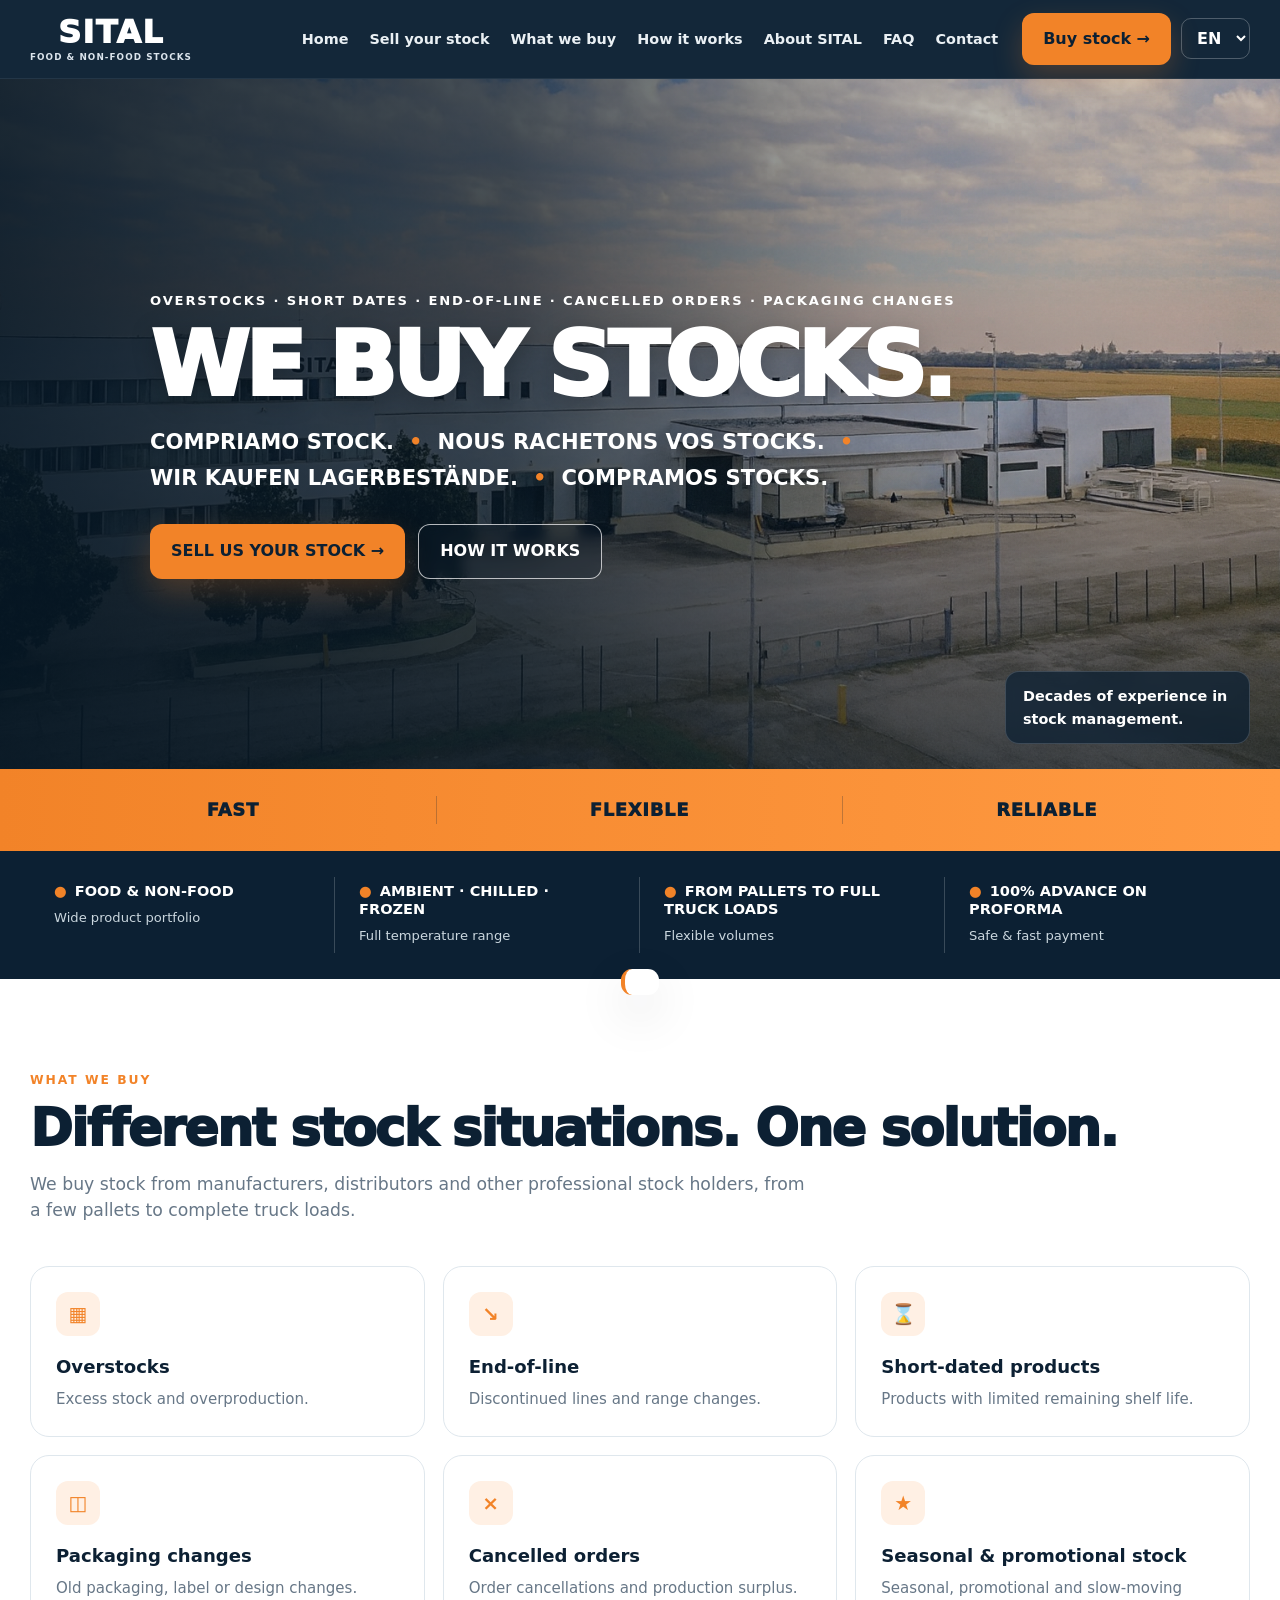
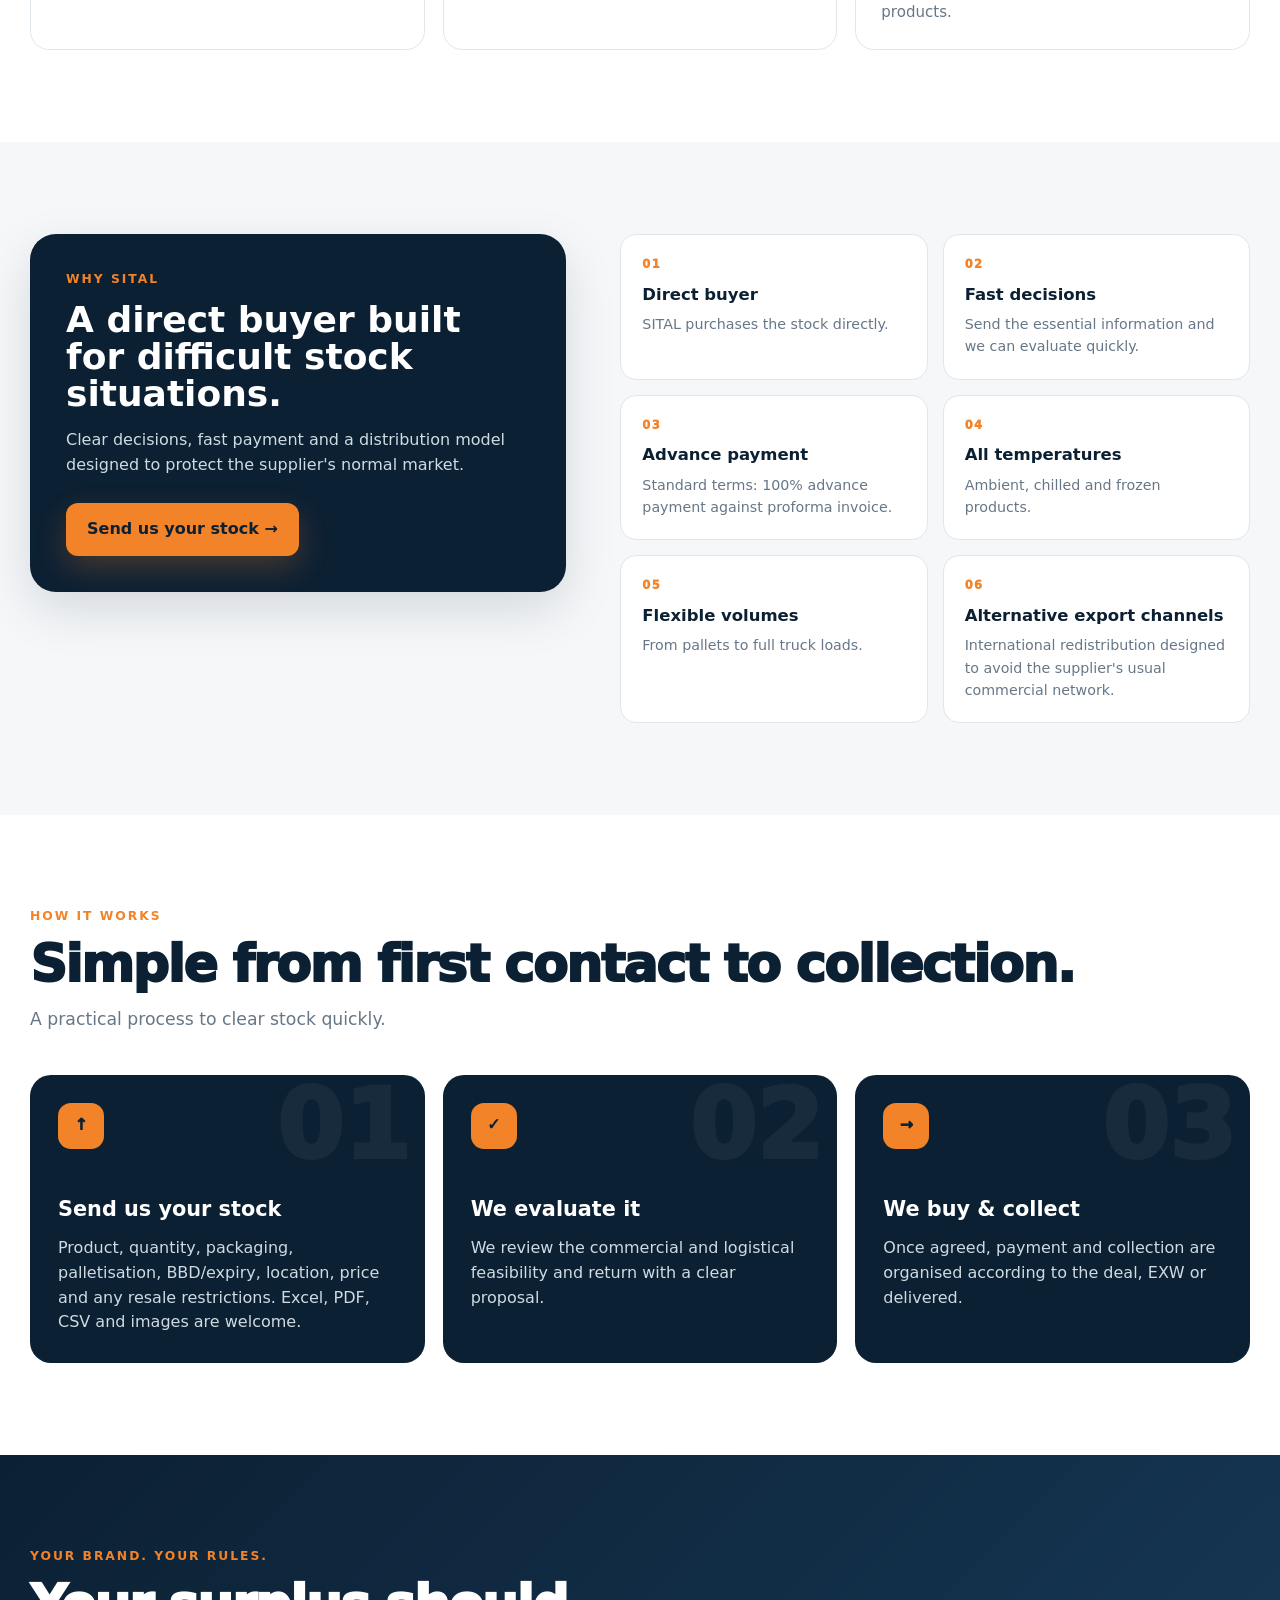
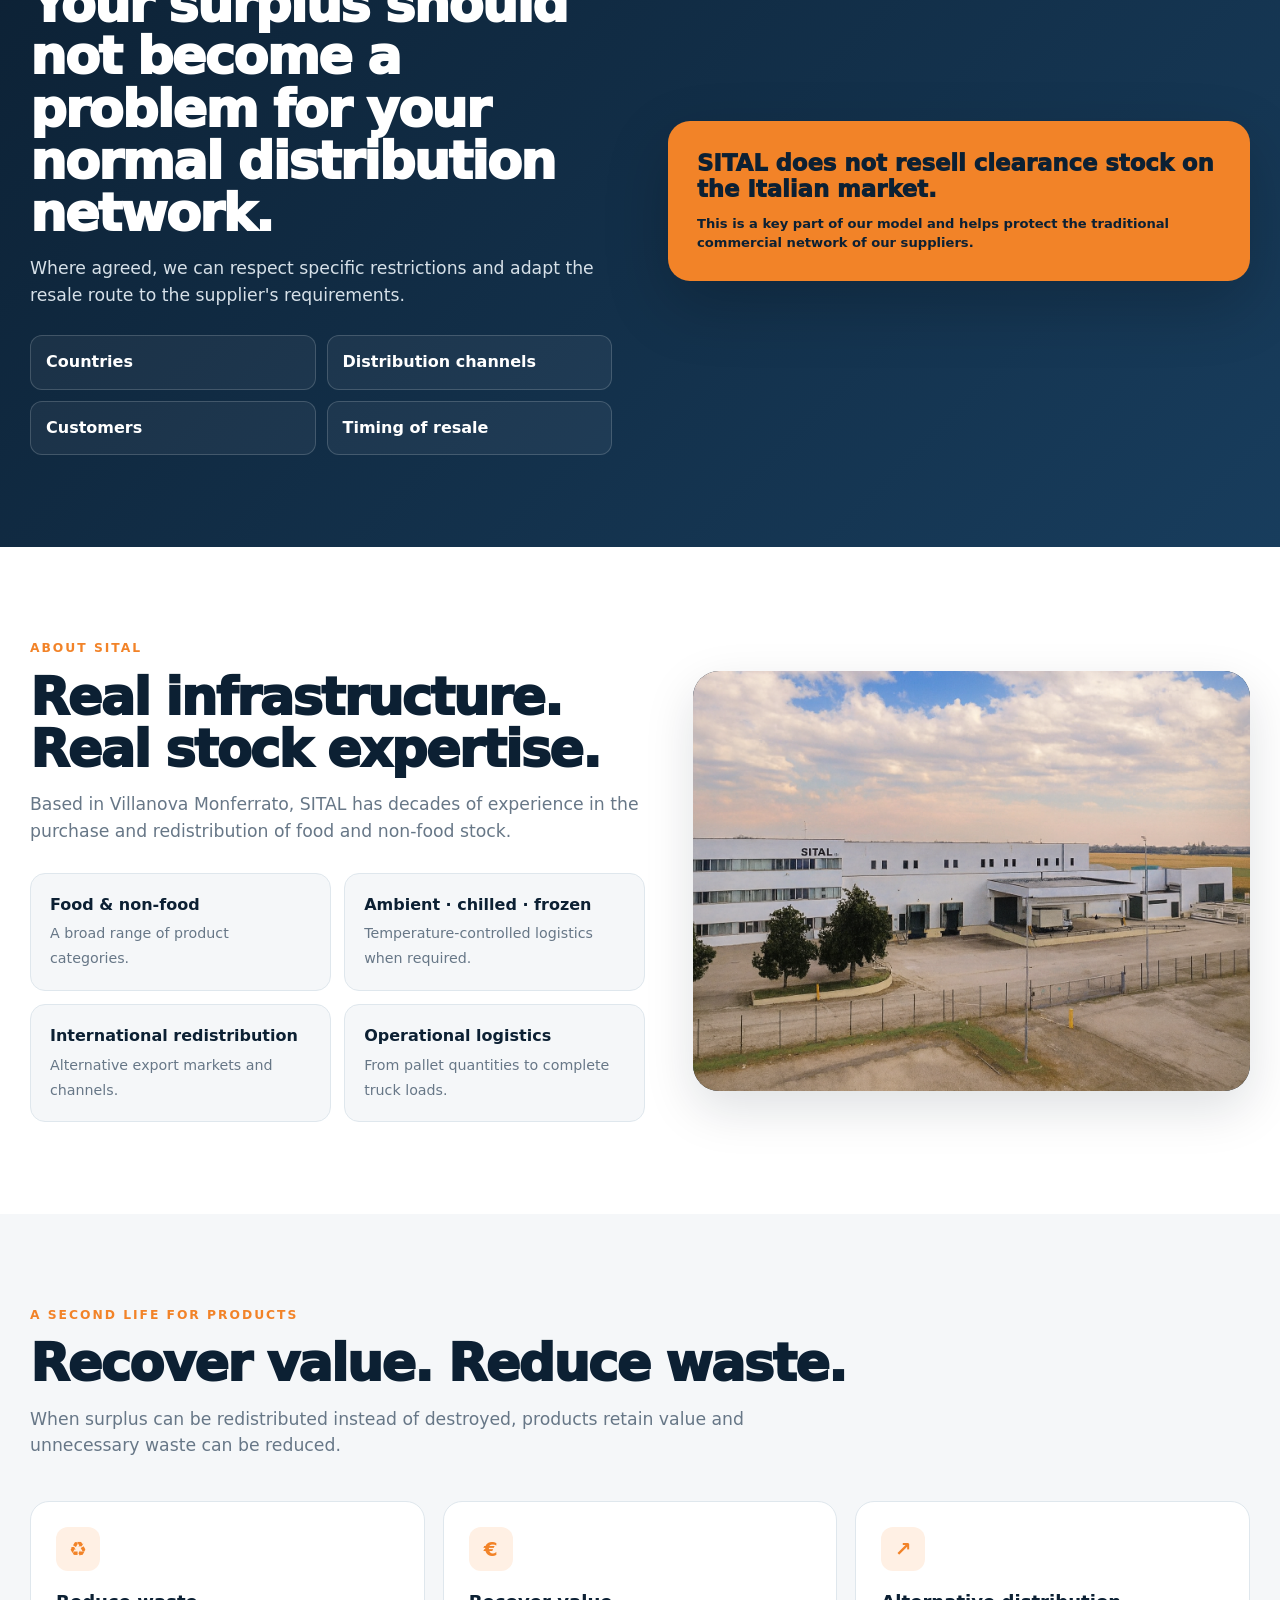
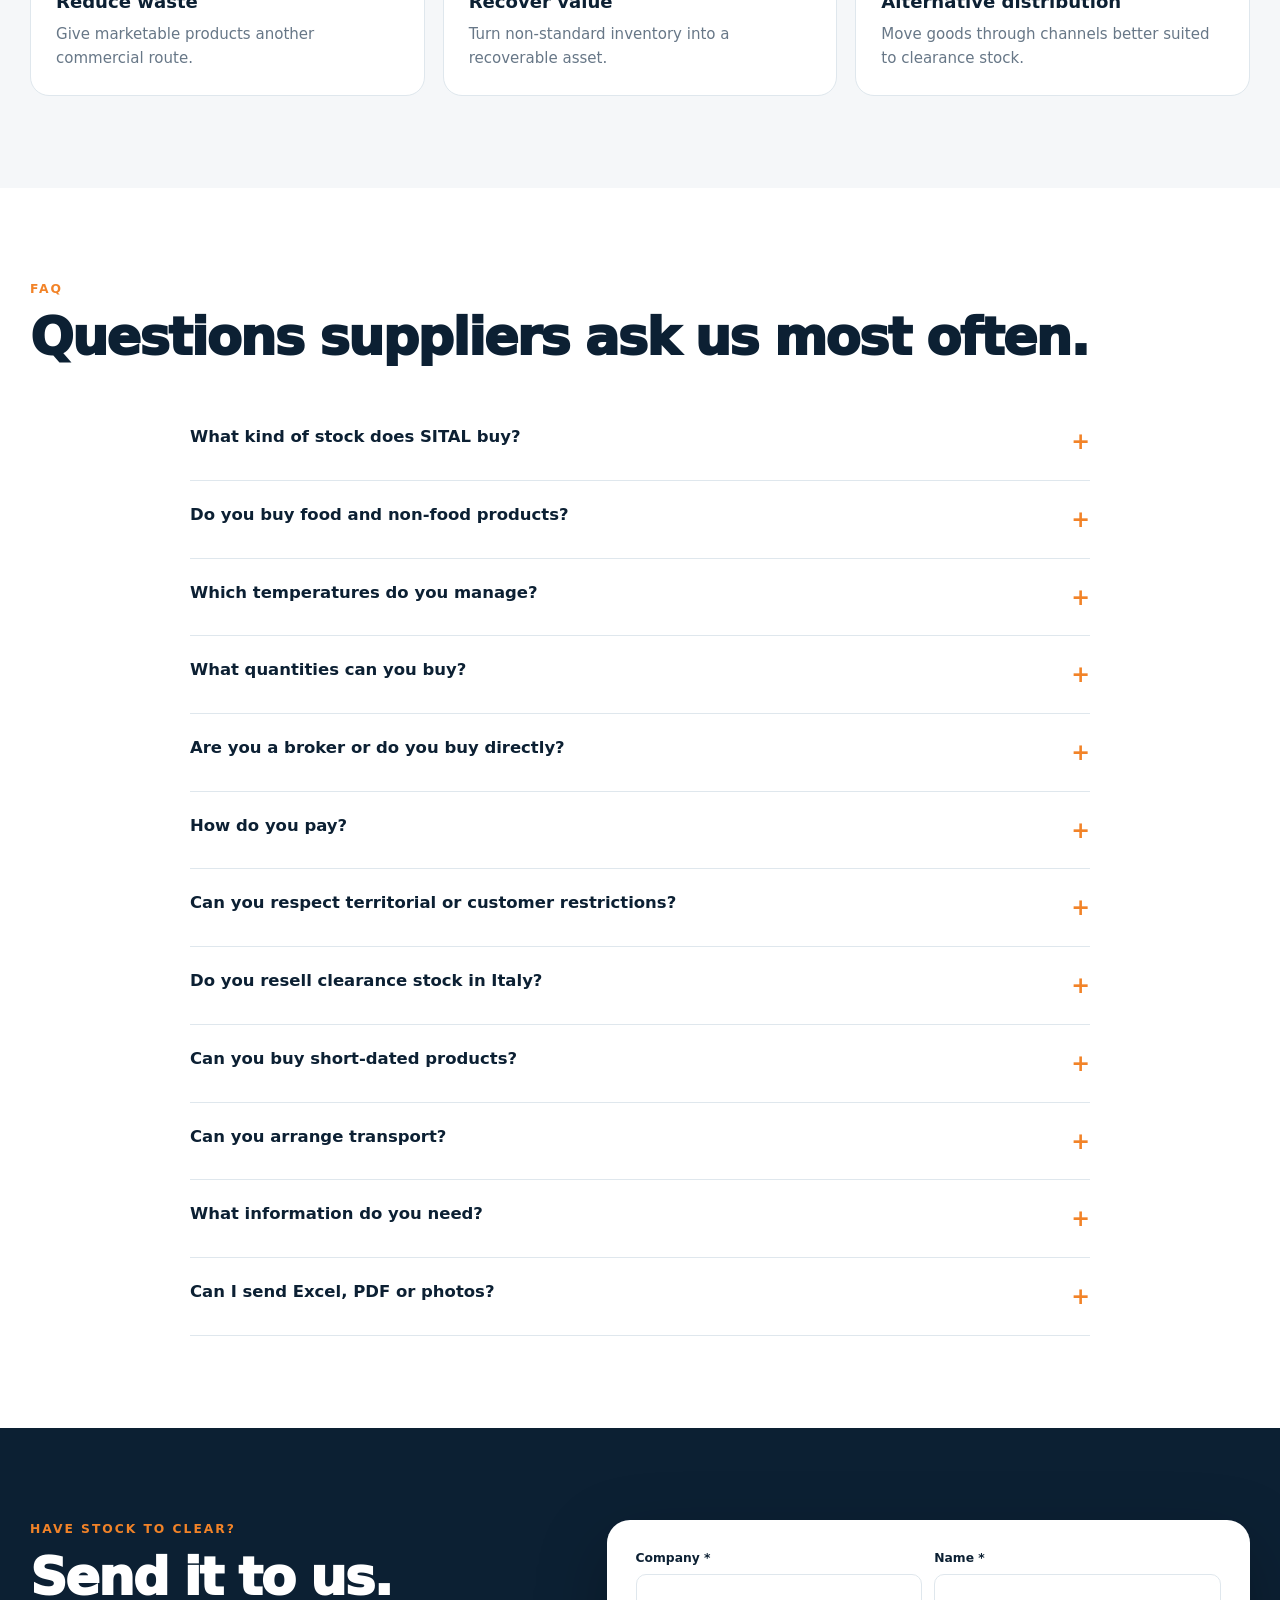
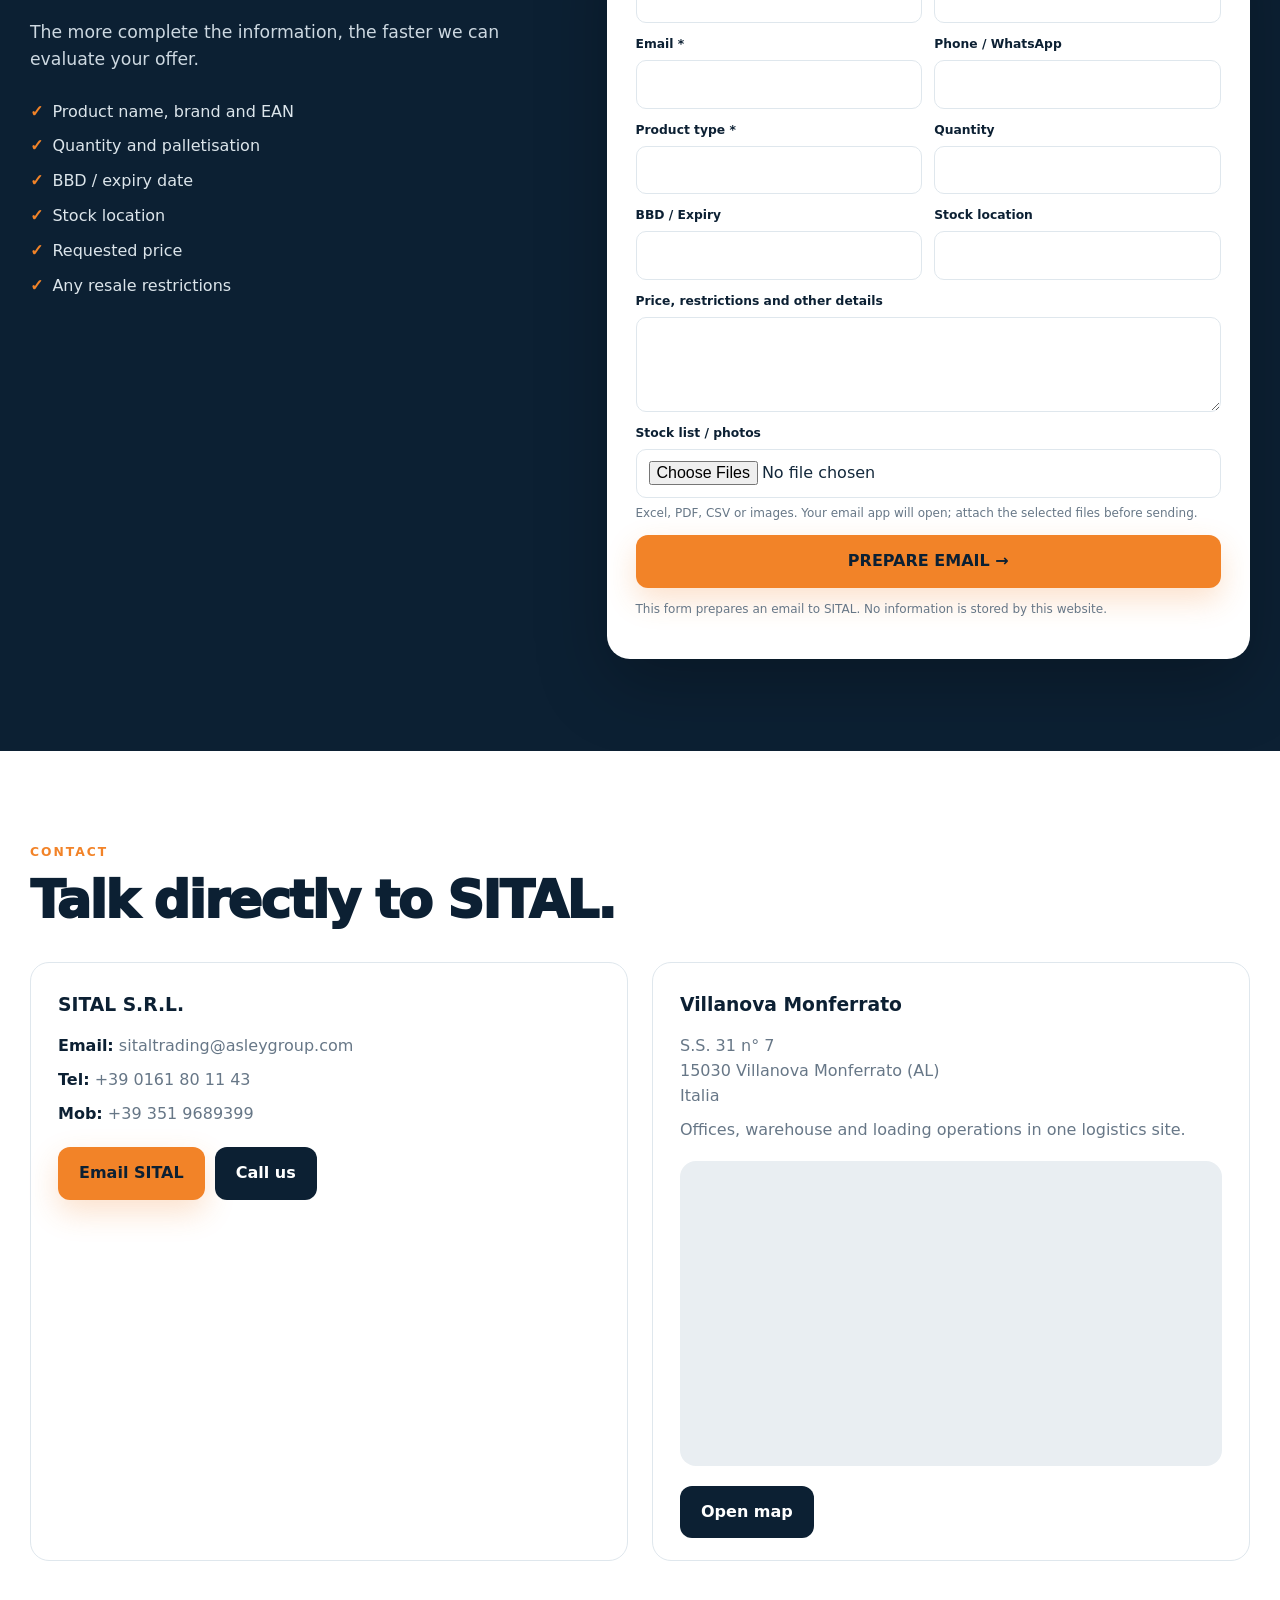
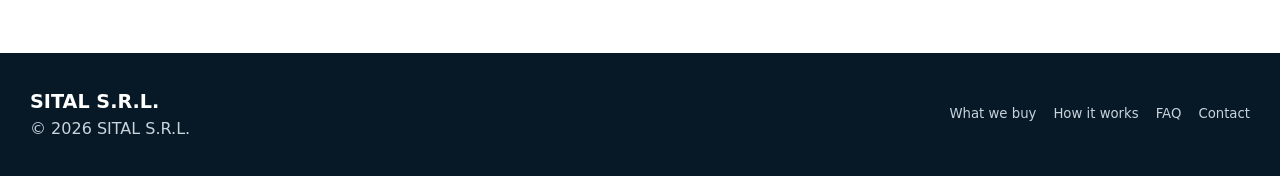
==== commit c99e6b76: "Use flyer warehouse image and embedded Google map" ====
--- a/index.html
+++ b/index.html
@@ -15,12 +15,12 @@
 <section class="why"><div class="container why-grid"><div class="why-box reveal"><div class="eyebrow" data-k="why.0"></div><h2 data-k="why.1"></h2><p data-k="why.2"></p><a href="#sell" class="btn btn-orange" data-k="why.3"></a></div><div class="why-items reveal" id="whyItems"></div></div></section>
 <section id="how"><div class="container reveal"><div class="eyebrow" data-k="how.0"></div><h2 class="title" data-k="how.1"></h2><p class="lead" data-k="how.2"></p><div class="steps" id="steps"></div></div></section>
 <section class="protect"><div class="container protect-grid reveal"><div><div class="eyebrow" data-k="protect.0"></div><h2 class="title" data-k="protect.1"></h2><p class="lead" data-k="protect.2"></p><div class="rules" id="rules"></div></div><div class="noitaly"><span data-k="protect.4"></span><small data-k="protect.5"></small></div></div></section>
-<section id="about"><div class="container about-grid reveal"><div><div class="eyebrow" data-k="about.0"></div><h2 class="title" data-k="about.1"></h2><p class="lead" data-k="about.2"></p><div class="facts" id="facts"></div></div><div class="photo"><img src="foto-azienda.png" alt="SITAL warehouse and offices in Villanova Monferrato" loading="lazy"></div></div></section>
+<section id="about"><div class="container about-grid reveal"><div><div class="eyebrow" data-k="about.0"></div><h2 class="title" data-k="about.1"></h2><p class="lead" data-k="about.2"></p><div class="facts" id="facts"></div></div><div class="photo"><img id="companyPhoto" src="foto-azienda.png" alt="SITAL warehouse and offices in Villanova Monferrato" loading="lazy"></div></div></section>
 <section class="sustain"><div class="container reveal"><div class="eyebrow" data-k="sustain.0"></div><h2 class="title" data-k="sustain.1"></h2><p class="lead" data-k="sustain.2"></p><div class="cards" id="sustainCards"></div></div></section>
 <section id="faq"><div class="container reveal"><div class="eyebrow">FAQ</div><h2 class="title" data-k="faqTitle"></h2><div class="faq-wrap" id="faqWrap"></div></div></section>
 <section class="sell" id="sell"><div class="container sell-grid reveal"><div><div class="eyebrow" data-k="sell.0"></div><h2 class="title" data-k="sell.1"></h2><p class="lead" data-k="sell.2"></p><ul class="check" id="check"></ul></div><form class="form" id="stockForm"><div class="row"><div class="field"><label data-k="form.0"></label><input id="company" required></div><div class="field"><label data-k="form.1"></label><input id="name" required></div></div><div class="row"><div class="field"><label data-k="form.2"></label><input id="email" type="email" required></div><div class="field"><label data-k="form.3"></label><input id="phone"></div></div><div class="row"><div class="field"><label data-k="form.4"></label><input id="product" required></div><div class="field"><label data-k="form.5"></label><input id="qty"></div></div><div class="row"><div class="field"><label data-k="form.6"></label><input id="expiry"></div><div class="field"><label data-k="form.7"></label><input id="location"></div></div><div class="field"><label data-k="form.8"></label><textarea id="details"></textarea></div><div class="field"><label data-k="form.9"></label><input id="files" type="file" multiple accept=".xlsx,.xls,.csv,.pdf,.jpg,.jpeg,.png,.webp"><div class="hint" data-k="form.10"></div></div><button class="btn btn-orange" style="width:100%" type="submit" data-k="form.11"></button><p class="note" data-k="form.12"></p></form></div></section>
-<section id="contact"><div class="container reveal"><div class="eyebrow" data-k="contact.0"></div><h2 class="title" data-k="contact.1"></h2><div class="contact-grid"><div class="contact-card"><h3>SITAL S.R.L.</h3><div class="line"><strong>Email:</strong> <a href="mailto:sitaltrading@asleygroup.com">sitaltrading@asleygroup.com</a></div><div class="line"><strong>Tel:</strong> <a href="tel:+390161801143">+39 0161 80 11 43</a></div><div class="line"><strong>Mob:</strong> <a href="tel:+393519689399">+39 351 9689399</a></div><div class="contact-actions"><a class="btn btn-orange" href="mailto:sitaltrading@asleygroup.com" data-k="contact.2"></a><a class="btn btn-dark" href="tel:+390161801143" data-k="contact.3"></a></div></div><div class="contact-card"><h3 data-k="contact.4"></h3><div class="line">S.S. 31 n° 7<br>15030 Villanova Monferrato (AL)<br>Italia</div><p class="line" data-k="contact.5"></p><div class="contact-actions"><a class="btn btn-dark" target="_blank" rel="noopener" href="https://www.google.com/maps/search/?api=1&query=SITAL+SRL+Villanova+Monferrato" data-k="contact.6"></a></div></div></div></div></section>
+<section id="contact"><div class="container reveal"><div class="eyebrow" data-k="contact.0"></div><h2 class="title" data-k="contact.1"></h2><div class="contact-grid"><div class="contact-card"><h3>SITAL S.R.L.</h3><div class="line"><strong>Email:</strong> <a href="mailto:sitaltrading@asleygroup.com">sitaltrading@asleygroup.com</a></div><div class="line"><strong>Tel:</strong> <a href="tel:+390161801143">+39 0161 80 11 43</a></div><div class="line"><strong>Mob:</strong> <a href="tel:+393519689399">+39 351 9689399</a></div><div class="contact-actions"><a class="btn btn-orange" href="mailto:sitaltrading@asleygroup.com" data-k="contact.2"></a><a class="btn btn-dark" href="tel:+390161801143" data-k="contact.3"></a></div></div><div class="contact-card"><h3 data-k="contact.4"></h3><div class="line">S.S. 31 n° 7<br>15030 Villanova Monferrato (AL)<br>Italia</div><p class="line" data-k="contact.5"></p><div class="map-wrap"><iframe title="SITAL location map" loading="lazy" referrerpolicy="no-referrer-when-downgrade" src="https://maps.google.com/maps?q=SITAL%20SRL%20Villanova%20Monferrato&z=14&output=embed"></iframe></div><div class="contact-actions"><a class="btn btn-dark" target="_blank" rel="noopener" href="https://www.google.com/maps/search/?api=1&query=SITAL+SRL+Villanova+Monferrato" data-k="contact.6"></a></div></div></div></div></section>
 </main>
 <footer><div class="container foot"><div><strong>SITAL S.R.L.</strong><div>© <span id="year"></span> SITAL S.R.L.</div></div><div class="foot-links"><a href="#what" data-k="nav.2"></a><a href="#how" data-k="nav.3"></a><a href="#faq">FAQ</a><a href="#contact" data-k="nav.6"></a></div></div></footer>
-<div class="toast" id="toast"></div><script src="translations.js"></script><script src="site.js"></script>
+<div class="toast" id="toast"></div><script src="translations.js"></script><script src="hero-0.js"></script><script src="hero-1.js"></script><script src="hero-2.js"></script><script src="hero-3.js"></script><script src="hero-4.js"></script><script src="hero-5.js"></script><script src="site.js"></script>
 </body></html>
--- a/site.css
+++ b/site.css
@@ -1 +1 @@
-:root{--navy:#0c2033;--navy2:#14334f;--orange:#f28328;--orange2:#ff9b47;--ink:#13283b;--muted:#677787;--soft:#f5f7f9;--line:#dfe7ed;--white:#fff;--max:1220px;--shadow:0 18px 50px rgba(5,25,42,.13)}*{box-sizing:border-box}html{scroll-behavior:smooth;scroll-padding-top:80px}body{margin:0;font-family:Inter,ui-sans-serif,system-ui,-apple-system,BlinkMacSystemFont,"Segoe UI",sans-serif;color:var(--ink);line-height:1.55;background:#fff;-webkit-font-smoothing:antialiased}a{color:inherit;text-decoration:none}button,input,textarea,select{font:inherit}img{max-width:100%;display:block}.container{width:min(var(--max),calc(100% - 40px));margin:auto}.eyebrow{text-transform:uppercase;letter-spacing:.16em;font-size:.77rem;font-weight:900;color:var(--orange);margin-bottom:12px}.title{margin:0 0 16px;font-size:clamp(2rem,4vw,3.55rem);line-height:1.02;letter-spacing:-.035em;color:var(--navy);font-weight:950}.lead{margin:0;color:var(--muted);font-size:1.08rem;max-width:790px}.btn{display:inline-flex;align-items:center;justify-content:center;gap:9px;border:0;border-radius:12px;padding:14px 21px;font-weight:900;cursor:pointer;transition:.2s}.btn:hover{transform:translateY(-2px)}.btn-orange{background:var(--orange);color:var(--navy);box-shadow:0 12px 30px rgba(242,131,40,.24)}.btn-orange:hover{background:var(--orange2)}.btn-outline{color:#fff;border:1px solid rgba(255,255,255,.7);background:rgba(12,32,51,.18);backdrop-filter:blur(6px)}.btn-dark{background:var(--navy);color:#fff}header{position:sticky;top:0;z-index:100;background:rgba(12,32,51,.97);backdrop-filter:blur(12px);border-bottom:1px solid rgba(255,255,255,.07)}.top{height:78px;display:flex;align-items:center;gap:24px}.brand{display:flex;flex-direction:column;line-height:1}.brand-main{font-size:2rem;font-weight:950;letter-spacing:.04em;color:#fff;position:relative}.brand-main:after{content:"";position:absolute;width:10px;height:10px;border-radius:50%;background:var(--orange);top:-2px;right:2px}.brand-sub{font-size:.55rem;letter-spacing:.12em;text-transform:uppercase;color:#dce5ed;font-weight:850;margin-top:5px}nav{display:flex;gap:21px;margin-left:auto;align-items:center}nav a{color:#eaf0f4;font-size:.9rem;font-weight:750;position:relative}nav a:after{content:"";height:2px;background:var(--orange);position:absolute;left:0;right:100%;bottom:-7px;transition:.2s}nav a:hover:after{right:0}.actions{display:flex;align-items:center;gap:10px}.lang{border:1px solid rgba(255,255,255,.25);background:transparent;color:#fff;border-radius:10px;padding:9px 11px;font-weight:800}.lang option{color:#111;background:#fff}.menu{display:none;border:0;background:transparent;color:#fff;font-size:1.55rem}.hero{min-height:690px;position:relative;overflow:hidden;color:#fff;display:flex;align-items:flex-end;background:var(--navy)}.hero:before{content:"";position:absolute;inset:0;background-image:linear-gradient(90deg,rgba(5,22,36,.91) 0%,rgba(5,22,36,.72) 40%,rgba(5,22,36,.30) 70%,rgba(5,22,36,.15) 100%),linear-gradient(0deg,rgba(5,22,36,.55),transparent 46%),url("foto-azienda.png");background-size:cover;background-position:center center;transform:scale(1.004)}.hero-in{position:relative;z-index:2;padding:100px 0 78px;max-width:980px}.hero-kicker{font-size:.82rem;letter-spacing:.14em;text-transform:uppercase;font-weight:850;margin-bottom:14px}.hero h1{margin:0 0 22px;font-size:clamp(3.5rem,7vw,7rem);line-height:.88;letter-spacing:-.05em;font-weight:950;text-transform:uppercase;text-shadow:0 5px 24px rgba(0,0,0,.22);max-width:950px}.multi{display:flex;flex-wrap:wrap;gap:3px 15px;font-size:clamp(1rem,1.8vw,1.32rem);font-weight:850;margin-bottom:29px}.multi span:not(:last-child):after{content:"•";margin-left:15px;color:var(--orange)}.hero-cta{display:flex;gap:13px;flex-wrap:wrap}.hero-note{position:absolute;right:30px;bottom:25px;z-index:3;padding:13px 17px;border-radius:14px;background:rgba(12,32,51,.74);border:1px solid rgba(255,255,255,.16);backdrop-filter:blur(7px);font-weight:750;font-size:.9rem;max-width:245px}.band{background:linear-gradient(90deg,var(--orange),#ff9a42);color:var(--navy)}.band-in{display:grid;grid-template-columns:repeat(3,1fr);min-height:82px;align-items:center}.band-item{text-align:center;text-transform:uppercase;font-size:1.12rem;font-weight:950;letter-spacing:.04em;border-right:1px solid rgba(12,32,51,.25)}.band-item:last-child{border-right:0}.features{background:var(--navy);color:#fff;padding:26px 0}.features-in{display:grid;grid-template-columns:repeat(4,1fr)}.feature{padding:5px 24px;border-right:1px solid rgba(255,255,255,.19)}.feature:last-child{border-right:0}.feature strong{display:block;text-transform:uppercase;font-size:.91rem;line-height:1.25;margin-bottom:5px}.feature strong:before{content:"●";color:var(--orange);margin-right:8px}.feature span{font-size:.82rem;color:#cbd7df}section{padding:92px 0}.cards{display:grid;grid-template-columns:repeat(3,1fr);gap:18px;margin-top:42px}.card{border:1px solid var(--line);border-radius:19px;padding:25px;background:#fff;transition:.25s}.card:hover{transform:translateY(-5px);border-color:transparent;box-shadow:var(--shadow)}.ico{width:44px;height:44px;border-radius:12px;background:#fff0e4;color:var(--orange);display:grid;place-items:center;font-size:1.25rem;font-weight:900;margin-bottom:17px}.card h3{margin:0 0 7px;color:var(--navy);font-size:1.13rem}.card p{margin:0;color:var(--muted);font-size:.94rem}.why{background:var(--soft)}.why-grid{display:grid;grid-template-columns:.92fr 1.08fr;gap:54px;align-items:start}.why-box{position:sticky;top:110px;background:var(--navy);color:#fff;border-radius:26px;padding:36px;box-shadow:var(--shadow)}.why-box h2{margin:0 0 16px;font-size:2.25rem;line-height:1.03}.why-box p{color:#cfdbe3;margin:0 0 25px}.why-items{display:grid;grid-template-columns:1fr 1fr;gap:15px}.why-item{background:#fff;border:1px solid var(--line);border-radius:16px;padding:21px}.num{font-size:.72rem;letter-spacing:.12em;color:var(--orange);font-weight:950;margin-bottom:8px}.why-item h3{margin:0 0 6px;color:var(--navy);font-size:1.03rem}.why-item p{margin:0;color:var(--muted);font-size:.89rem}.steps{display:grid;grid-template-columns:repeat(3,1fr);gap:18px;margin-top:42px}.step{min-height:260px;background:var(--navy);color:#fff;border-radius:21px;padding:28px;position:relative;overflow:hidden}.step:after{content:attr(data-n);position:absolute;right:15px;top:3px;font-size:6rem;font-weight:950;color:rgba(255,255,255,.05);line-height:1}.step-ico{width:46px;height:46px;border-radius:13px;background:var(--orange);color:var(--navy);display:grid;place-items:center;font-weight:950}.step h3{margin:44px 0 11px;font-size:1.3rem}.step p{margin:0;color:#cfdae2}.protect{background:linear-gradient(135deg,var(--navy),#183d5d);color:#fff;position:relative;overflow:hidden}.protect-grid{display:grid;grid-template-columns:1fr 1fr;gap:56px;align-items:center;position:relative;z-index:2}.protect .title{color:#fff}.protect .lead{color:#d6e0e8}.rules{display:grid;grid-template-columns:1fr 1fr;gap:11px;margin-top:26px}.rule{border:1px solid rgba(255,255,255,.17);background:rgba(255,255,255,.05);padding:14px 15px;border-radius:12px;font-weight:760}.noitaly{background:var(--orange);color:var(--navy);border-radius:22px;padding:29px;font-size:1.42rem;line-height:1.15;font-weight:950;box-shadow:0 24px 65px rgba(0,0,0,.2)}.noitaly small{display:block;font-size:.82rem;font-weight:650;line-height:1.45;margin-top:12px}.about-grid{display:grid;grid-template-columns:1.05fr .95fr;gap:48px;align-items:center}.photo{border-radius:26px;overflow:hidden;box-shadow:var(--shadow);background:var(--navy)}.photo img{width:100%;height:420px;object-fit:cover}.facts{display:grid;grid-template-columns:1fr 1fr;gap:13px;margin-top:28px}.fact{background:var(--soft);border:1px solid var(--line);border-radius:15px;padding:19px}.fact strong{display:block;color:var(--navy);margin-bottom:4px}.fact span{font-size:.89rem;color:var(--muted)}.sustain{background:var(--soft)}.sustain .cards{grid-template-columns:repeat(3,1fr)}.faq-wrap{max-width:900px;margin:40px auto 0}.faq-item{border-bottom:1px solid var(--line)}.faq-q{width:100%;border:0;background:transparent;text-align:left;padding:21px 0;display:flex;justify-content:space-between;gap:18px;color:var(--navy);font-size:1.03rem;font-weight:850;cursor:pointer}.plus{color:var(--orange);font-size:1.4rem;transition:.2s}.faq-a{display:grid;grid-template-rows:0fr;transition:grid-template-rows .25s}.faq-a>div{overflow:hidden}.faq-a p{margin:0;padding:0 0 21px;color:var(--muted)}.faq-item.open .faq-a{grid-template-rows:1fr}.faq-item.open .plus{transform:rotate(45deg)}.sell{background:var(--navy);color:#fff}.sell .title{color:#fff}.sell .lead{color:#cdd8e1}.sell-grid{display:grid;grid-template-columns:.9fr 1.1fr;gap:50px;align-items:start}.check{list-style:none;padding:0;margin:27px 0 0;display:grid;gap:10px;color:#dce5eb}.check li:before{content:"✓";color:var(--orange);font-weight:950;margin-right:9px}.form{background:#fff;color:var(--ink);border-radius:23px;padding:29px;box-shadow:0 25px 70px rgba(0,0,0,.25)}.row{display:grid;grid-template-columns:1fr 1fr;gap:12px}.field{display:flex;flex-direction:column;gap:6px;margin-bottom:12px}.field label{font-size:.77rem;font-weight:850;color:var(--navy)}.field input,.field textarea{border:1px solid var(--line);border-radius:10px;padding:11px 12px;outline:none;color:var(--ink)}.field input:focus,.field textarea:focus{border-color:var(--orange);box-shadow:0 0 0 3px rgba(242,131,40,.12)}.field textarea{min-height:95px;resize:vertical}.hint,.note{font-size:.75rem;color:var(--muted)}.contact-grid{display:grid;grid-template-columns:1fr 1fr;gap:24px;margin-top:36px}.contact-card{border:1px solid var(--line);border-radius:19px;padding:27px}.contact-card h3{margin:0 0 15px;color:var(--navy)}.line{margin:9px 0;color:var(--muted)}.line strong{color:var(--navy)}.contact-actions{display:flex;gap:10px;flex-wrap:wrap;margin-top:20px}footer{background:#071826;color:#c9d4dc;padding:34px 0}.foot{display:flex;align-items:center;justify-content:space-between;gap:22px;flex-wrap:wrap}.foot strong{color:#fff;font-size:1.2rem}.foot-links{display:flex;gap:17px;flex-wrap:wrap;font-size:.83rem}.reveal{opacity:0;transform:translateY(17px);transition:.55s}.reveal.on{opacity:1;transform:none}.toast{position:fixed;z-index:300;left:50%;bottom:25px;transform:translate(-50%,120px);max-width:min(92vw,620px);padding:13px 17px;border-radius:11px;background:#fff;color:var(--navy);border-left:4px solid var(--orange);box-shadow:var(--shadow);font-weight:750;transition:.28s}.toast.show{transform:translate(-50%,0)}@media(max-width:1050px){nav{display:none;position:absolute;left:0;right:0;top:78px;background:var(--navy);padding:18px 20px 24px;flex-direction:column;align-items:flex-start;border-top:1px solid rgba(255,255,255,.08)}nav.open{display:flex}.menu{display:block;margin-left:auto}.header-buy{display:none}.hero-note{display:none}.features-in{grid-template-columns:1fr 1fr;gap:16px}.feature:nth-child(2){border-right:0}.why-grid,.protect-grid,.about-grid,.sell-grid{grid-template-columns:1fr}.why-box{position:relative;top:auto}.photo{order:-1}}@media(max-width:760px){.container{width:min(var(--max),calc(100% - 28px))}.top{height:70px}.brand-main{font-size:1.7rem}nav{top:70px}.hero{min-height:620px}.hero:before{background-image:linear-gradient(0deg,rgba(5,22,36,.92) 0%,rgba(5,22,36,.56) 65%,rgba(5,22,36,.28) 100%),url("foto-azienda.png")}.hero-in{padding:100px 0 55px}.hero h1{font-size:clamp(3rem,15vw,4.8rem)}.multi{display:block;font-size:.96rem}.multi span{display:block;margin:4px 0}.multi span:not(:last-child):after{display:none}.hero-cta{display:grid;grid-template-columns:1fr}.hero-cta .btn{width:100%}.band-in{grid-template-columns:1fr}.band-item{min-height:65px;display:grid;place-items:center;border-right:0;border-bottom:1px solid rgba(12,32,51,.2)}.band-item:last-child{border-bottom:0}.features-in{grid-template-columns:1fr}.feature{border-right:0!important;border-bottom:1px solid rgba(255,255,255,.16);padding:14px 5px}.feature:last-child{border-bottom:0}section{padding:70px 0}.cards,.steps,.why-items,.rules,.facts,.sustain .cards,.row,.contact-grid{grid-template-columns:1fr}.photo img{height:270px}.top{gap:10px}.lang{padding:8px 9px;font-size:.82rem}}+:root{--navy:#0c2033;--navy2:#14334f;--orange:#f28328;--orange2:#ff9b47;--ink:#13283b;--muted:#677787;--soft:#f5f7f9;--line:#dfe7ed;--white:#fff;--max:1220px;--shadow:0 18px 50px rgba(5,25,42,.13)}*{box-sizing:border-box}html{scroll-behavior:smooth;scroll-padding-top:80px}body{margin:0;font-family:Inter,ui-sans-serif,system-ui,-apple-system,BlinkMacSystemFont,"Segoe UI",sans-serif;color:var(--ink);line-height:1.55;background:#fff;-webkit-font-smoothing:antialiased}a{color:inherit;text-decoration:none}button,input,textarea,select{font:inherit}img{max-width:100%;display:block}.container{width:min(var(--max),calc(100% - 40px));margin:auto}.eyebrow{text-transform:uppercase;letter-spacing:.16em;font-size:.77rem;font-weight:900;color:var(--orange);margin-bottom:12px}.title{margin:0 0 16px;font-size:clamp(2rem,4vw,3.55rem);line-height:1.02;letter-spacing:-.035em;color:var(--navy);font-weight:950}.lead{margin:0;color:var(--muted);font-size:1.08rem;max-width:790px}.btn{display:inline-flex;align-items:center;justify-content:center;gap:9px;border:0;border-radius:12px;padding:14px 21px;font-weight:900;cursor:pointer;transition:.2s}.btn:hover{transform:translateY(-2px)}.btn-orange{background:var(--orange);color:var(--navy);box-shadow:0 12px 30px rgba(242,131,40,.24)}.btn-orange:hover{background:var(--orange2)}.btn-outline{color:#fff;border:1px solid rgba(255,255,255,.7);background:rgba(12,32,51,.18);backdrop-filter:blur(6px)}.btn-dark{background:var(--navy);color:#fff}header{position:sticky;top:0;z-index:100;background:rgba(12,32,51,.97);backdrop-filter:blur(12px);border-bottom:1px solid rgba(255,255,255,.07)}.top{height:78px;display:flex;align-items:center;gap:24px}.brand{display:flex;flex-direction:column;line-height:1;align-items:center;text-align:center}.brand-main{font-size:2rem;font-weight:950;letter-spacing:.04em;color:#fff;position:relative}.brand-sub{font-size:.55rem;letter-spacing:.12em;text-transform:uppercase;color:#dce5ed;font-weight:850;margin-top:5px}nav{display:flex;gap:21px;margin-left:auto;align-items:center}nav a{color:#eaf0f4;font-size:.9rem;font-weight:750;position:relative}nav a:after{content:"";height:2px;background:var(--orange);position:absolute;left:0;right:100%;bottom:-7px;transition:.2s}nav a:hover:after{right:0}.actions{display:flex;align-items:center;gap:10px}.lang{border:1px solid rgba(255,255,255,.25);background:transparent;color:#fff;border-radius:10px;padding:9px 11px;font-weight:800}.lang option{color:#111;background:#fff}.menu{display:none;border:0;background:transparent;color:#fff;font-size:1.55rem}.hero{min-height:690px;position:relative;overflow:hidden;color:#fff;display:flex;align-items:flex-end;background:var(--navy)}.hero:before{content:"";position:absolute;inset:0;background-image:linear-gradient(90deg,rgba(5,22,36,.91) 0%,rgba(5,22,36,.72) 40%,rgba(5,22,36,.30) 70%,rgba(5,22,36,.15) 100%),linear-gradient(0deg,rgba(5,22,36,.55),transparent 46%),var(--hero-image, url("foto-azienda.png"));background-size:cover;background-position:center center;transform:scale(1.004)}.hero-in{position:relative;z-index:2;padding:100px 0 78px;max-width:980px}.hero-kicker{font-size:.82rem;letter-spacing:.14em;text-transform:uppercase;font-weight:850;margin-bottom:14px}.hero h1{margin:0 0 22px;font-size:clamp(3.5rem,7vw,7rem);line-height:.88;letter-spacing:-.05em;font-weight:950;text-transform:uppercase;text-shadow:0 5px 24px rgba(0,0,0,.22);max-width:950px}.multi{display:flex;flex-wrap:wrap;gap:3px 15px;font-size:clamp(1rem,1.8vw,1.32rem);font-weight:850;margin-bottom:29px}.multi span:not(:last-child):after{content:"•";margin-left:15px;color:var(--orange)}.hero-cta{display:flex;gap:13px;flex-wrap:wrap}.hero-note{position:absolute;right:30px;bottom:25px;z-index:3;padding:13px 17px;border-radius:14px;background:rgba(12,32,51,.74);border:1px solid rgba(255,255,255,.16);backdrop-filter:blur(7px);font-weight:750;font-size:.9rem;max-width:245px}.band{background:linear-gradient(90deg,var(--orange),#ff9a42);color:var(--navy)}.band-in{display:grid;grid-template-columns:repeat(3,1fr);min-height:82px;align-items:center}.band-item{text-align:center;text-transform:uppercase;font-size:1.12rem;font-weight:950;letter-spacing:.04em;border-right:1px solid rgba(12,32,51,.25)}.band-item:last-child{border-right:0}.features{background:var(--navy);color:#fff;padding:26px 0}.features-in{display:grid;grid-template-columns:repeat(4,1fr)}.feature{padding:5px 24px;border-right:1px solid rgba(255,255,255,.19)}.feature:last-child{border-right:0}.feature strong{display:block;text-transform:uppercase;font-size:.91rem;line-height:1.25;margin-bottom:5px}.feature strong:before{content:"●";color:var(--orange);margin-right:8px}.feature span{font-size:.82rem;color:#cbd7df}section{padding:92px 0}.cards{display:grid;grid-template-columns:repeat(3,1fr);gap:18px;margin-top:42px}.card{border:1px solid var(--line);border-radius:19px;padding:25px;background:#fff;transition:.25s}.card:hover{transform:translateY(-5px);border-color:transparent;box-shadow:var(--shadow)}.ico{width:44px;height:44px;border-radius:12px;background:#fff0e4;color:var(--orange);display:grid;place-items:center;font-size:1.25rem;font-weight:900;margin-bottom:17px}.card h3{margin:0 0 7px;color:var(--navy);font-size:1.13rem}.card p{margin:0;color:var(--muted);font-size:.94rem}.why{background:var(--soft)}.why-grid{display:grid;grid-template-columns:.92fr 1.08fr;gap:54px;align-items:start}.why-box{position:sticky;top:110px;background:var(--navy);color:#fff;border-radius:26px;padding:36px;box-shadow:var(--shadow)}.why-box h2{margin:0 0 16px;font-size:2.25rem;line-height:1.03}.why-box p{color:#cfdbe3;margin:0 0 25px}.why-items{display:grid;grid-template-columns:1fr 1fr;gap:15px}.why-item{background:#fff;border:1px solid var(--line);border-radius:16px;padding:21px}.num{font-size:.72rem;letter-spacing:.12em;color:var(--orange);font-weight:950;margin-bottom:8px}.why-item h3{margin:0 0 6px;color:var(--navy);font-size:1.03rem}.why-item p{margin:0;color:var(--muted);font-size:.89rem}.steps{display:grid;grid-template-columns:repeat(3,1fr);gap:18px;margin-top:42px}.step{min-height:260px;background:var(--navy);color:#fff;border-radius:21px;padding:28px;position:relative;overflow:hidden}.step:after{content:attr(data-n);position:absolute;right:15px;top:3px;font-size:6rem;font-weight:950;color:rgba(255,255,255,.05);line-height:1}.step-ico{width:46px;height:46px;border-radius:13px;background:var(--orange);color:var(--navy);display:grid;place-items:center;font-weight:950}.step h3{margin:44px 0 11px;font-size:1.3rem}.step p{margin:0;color:#cfdae2}.protect{background:linear-gradient(135deg,var(--navy),#183d5d);color:#fff;position:relative;overflow:hidden}.protect-grid{display:grid;grid-template-columns:1fr 1fr;gap:56px;align-items:center;position:relative;z-index:2}.protect .title{color:#fff}.protect .lead{color:#d6e0e8}.rules{display:grid;grid-template-columns:1fr 1fr;gap:11px;margin-top:26px}.rule{border:1px solid rgba(255,255,255,.17);background:rgba(255,255,255,.05);padding:14px 15px;border-radius:12px;font-weight:760}.noitaly{background:var(--orange);color:var(--navy);border-radius:22px;padding:29px;font-size:1.42rem;line-height:1.15;font-weight:950;box-shadow:0 24px 65px rgba(0,0,0,.2)}.noitaly small{display:block;font-size:.82rem;font-weight:650;line-height:1.45;margin-top:12px}.about-grid{display:grid;grid-template-columns:1.05fr .95fr;gap:48px;align-items:center}.photo{border-radius:26px;overflow:hidden;box-shadow:var(--shadow);background:var(--navy)}.photo img{width:100%;height:420px;object-fit:cover}.facts{display:grid;grid-template-columns:1fr 1fr;gap:13px;margin-top:28px}.fact{background:var(--soft);border:1px solid var(--line);border-radius:15px;padding:19px}.fact strong{display:block;color:var(--navy);margin-bottom:4px}.fact span{font-size:.89rem;color:var(--muted)}.sustain{background:var(--soft)}.sustain .cards{grid-template-columns:repeat(3,1fr)}.faq-wrap{max-width:900px;margin:40px auto 0}.faq-item{border-bottom:1px solid var(--line)}.faq-q{width:100%;border:0;background:transparent;text-align:left;padding:21px 0;display:flex;justify-content:space-between;gap:18px;color:var(--navy);font-size:1.03rem;font-weight:850;cursor:pointer}.plus{color:var(--orange);font-size:1.4rem;transition:.2s}.faq-a{display:grid;grid-template-rows:0fr;transition:grid-template-rows .25s}.faq-a>div{overflow:hidden}.faq-a p{margin:0;padding:0 0 21px;color:var(--muted)}.faq-item.open .faq-a{grid-template-rows:1fr}.faq-item.open .plus{transform:rotate(45deg)}.sell{background:var(--navy);color:#fff}.sell .title{color:#fff}.sell .lead{color:#cdd8e1}.sell-grid{display:grid;grid-template-columns:.9fr 1.1fr;gap:50px;align-items:start}.check{list-style:none;padding:0;margin:27px 0 0;display:grid;gap:10px;color:#dce5eb}.check li:before{content:"✓";color:var(--orange);font-weight:950;margin-right:9px}.form{background:#fff;color:var(--ink);border-radius:23px;padding:29px;box-shadow:0 25px 70px rgba(0,0,0,.25)}.row{display:grid;grid-template-columns:1fr 1fr;gap:12px}.field{display:flex;flex-direction:column;gap:6px;margin-bottom:12px}.field label{font-size:.77rem;font-weight:850;color:var(--navy)}.field input,.field textarea{border:1px solid var(--line);border-radius:10px;padding:11px 12px;outline:none;color:var(--ink)}.field input:focus,.field textarea:focus{border-color:var(--orange);box-shadow:0 0 0 3px rgba(242,131,40,.12)}.field textarea{min-height:95px;resize:vertical}.hint,.note{font-size:.75rem;color:var(--muted)}.contact-grid{display:grid;grid-template-columns:1fr 1fr;gap:24px;margin-top:36px}.contact-card{border:1px solid var(--line);border-radius:19px;padding:27px}.contact-card h3{margin:0 0 15px;color:var(--navy)}.line{margin:9px 0;color:var(--muted)}.line strong{color:var(--navy)}.contact-actions{display:flex;gap:10px;flex-wrap:wrap;margin-top:20px}footer{background:#071826;color:#c9d4dc;padding:34px 0}.foot{display:flex;align-items:center;justify-content:space-between;gap:22px;flex-wrap:wrap}.foot strong{color:#fff;font-size:1.2rem}.foot-links{display:flex;gap:17px;flex-wrap:wrap;font-size:.83rem}.reveal{opacity:0;transform:translateY(17px);transition:.55s}.reveal.on{opacity:1;transform:none}.toast{position:fixed;z-index:300;left:50%;bottom:25px;transform:translate(-50%,120px);max-width:min(92vw,620px);padding:13px 17px;border-radius:11px;background:#fff;color:var(--navy);border-left:4px solid var(--orange);box-shadow:var(--shadow);font-weight:750;transition:.28s}.toast.show{transform:translate(-50%,0)}@media(max-width:1050px){nav{display:none;position:absolute;left:0;right:0;top:78px;background:var(--navy);padding:18px 20px 24px;flex-direction:column;align-items:flex-start;border-top:1px solid rgba(255,255,255,.08)}nav.open{display:flex}.menu{display:block;margin-left:auto}.header-buy{display:none}.hero-note{display:none}.features-in{grid-template-columns:1fr 1fr;gap:16px}.feature:nth-child(2){border-right:0}.why-grid,.protect-grid,.about-grid,.sell-grid{grid-template-columns:1fr}.why-box{position:relative;top:auto}.photo{order:-1}}@media(max-width:760px){.container{width:min(var(--max),calc(100% - 28px))}.top{height:70px}.brand-main{font-size:1.7rem}nav{top:70px}.hero{min-height:620px}.hero:before{background-image:linear-gradient(0deg,rgba(5,22,36,.92) 0%,rgba(5,22,36,.56) 65%,rgba(5,22,36,.28) 100%),var(--hero-image, url("foto-azienda.png"))}.hero-in{padding:100px 0 55px}.hero h1{font-size:clamp(3rem,15vw,4.8rem)}.multi{display:block;font-size:.96rem}.multi span{display:block;margin:4px 0}.multi span:not(:last-child):after{display:none}.hero-cta{display:grid;grid-template-columns:1fr}.hero-cta .btn{width:100%}.band-in{grid-template-columns:1fr}.band-item{min-height:65px;display:grid;place-items:center;border-right:0;border-bottom:1px solid rgba(12,32,51,.2)}.band-item:last-child{border-bottom:0}.features-in{grid-template-columns:1fr}.feature{border-right:0!important;border-bottom:1px solid rgba(255,255,255,.16);padding:14px 5px}.feature:last-child{border-bottom:0}section{padding:70px 0}.cards,.steps,.why-items,.rules,.facts,.sustain .cards,.row,.contact-grid{grid-template-columns:1fr}.photo img{height:270px}.top{gap:10px}.lang{padding:8px 9px;font-size:.82rem}}.map-wrap{margin-top:18px;border-radius:16px;overflow:hidden;background:#e9eef2;aspect-ratio:16/9}.map-wrap iframe{display:block;width:100%;height:100%;border:0}.contact-card:has(.map-wrap){padding-bottom:22px}@media(max-width:760px){.map-wrap{aspect-ratio:4/3}.contact-card{padding:22px}.top{min-height:70px;height:auto;padding:10px 0}.brand{align-items:center;text-align:center}.brand-main{font-size:1.65rem}.brand-sub{font-size:.5rem}.hero{min-height:590px}.photo img{height:auto;max-height:360px;object-fit:cover}}@media(max-width:480px){.container{width:min(var(--max),calc(100% - 22px))}.hero h1{font-size:clamp(2.65rem,16vw,4rem)}.title{font-size:2rem}.form{padding:20px}.contact-card{padding:19px}.btn{padding:13px 16px}.actions{gap:6px}.lang{min-width:52px}}
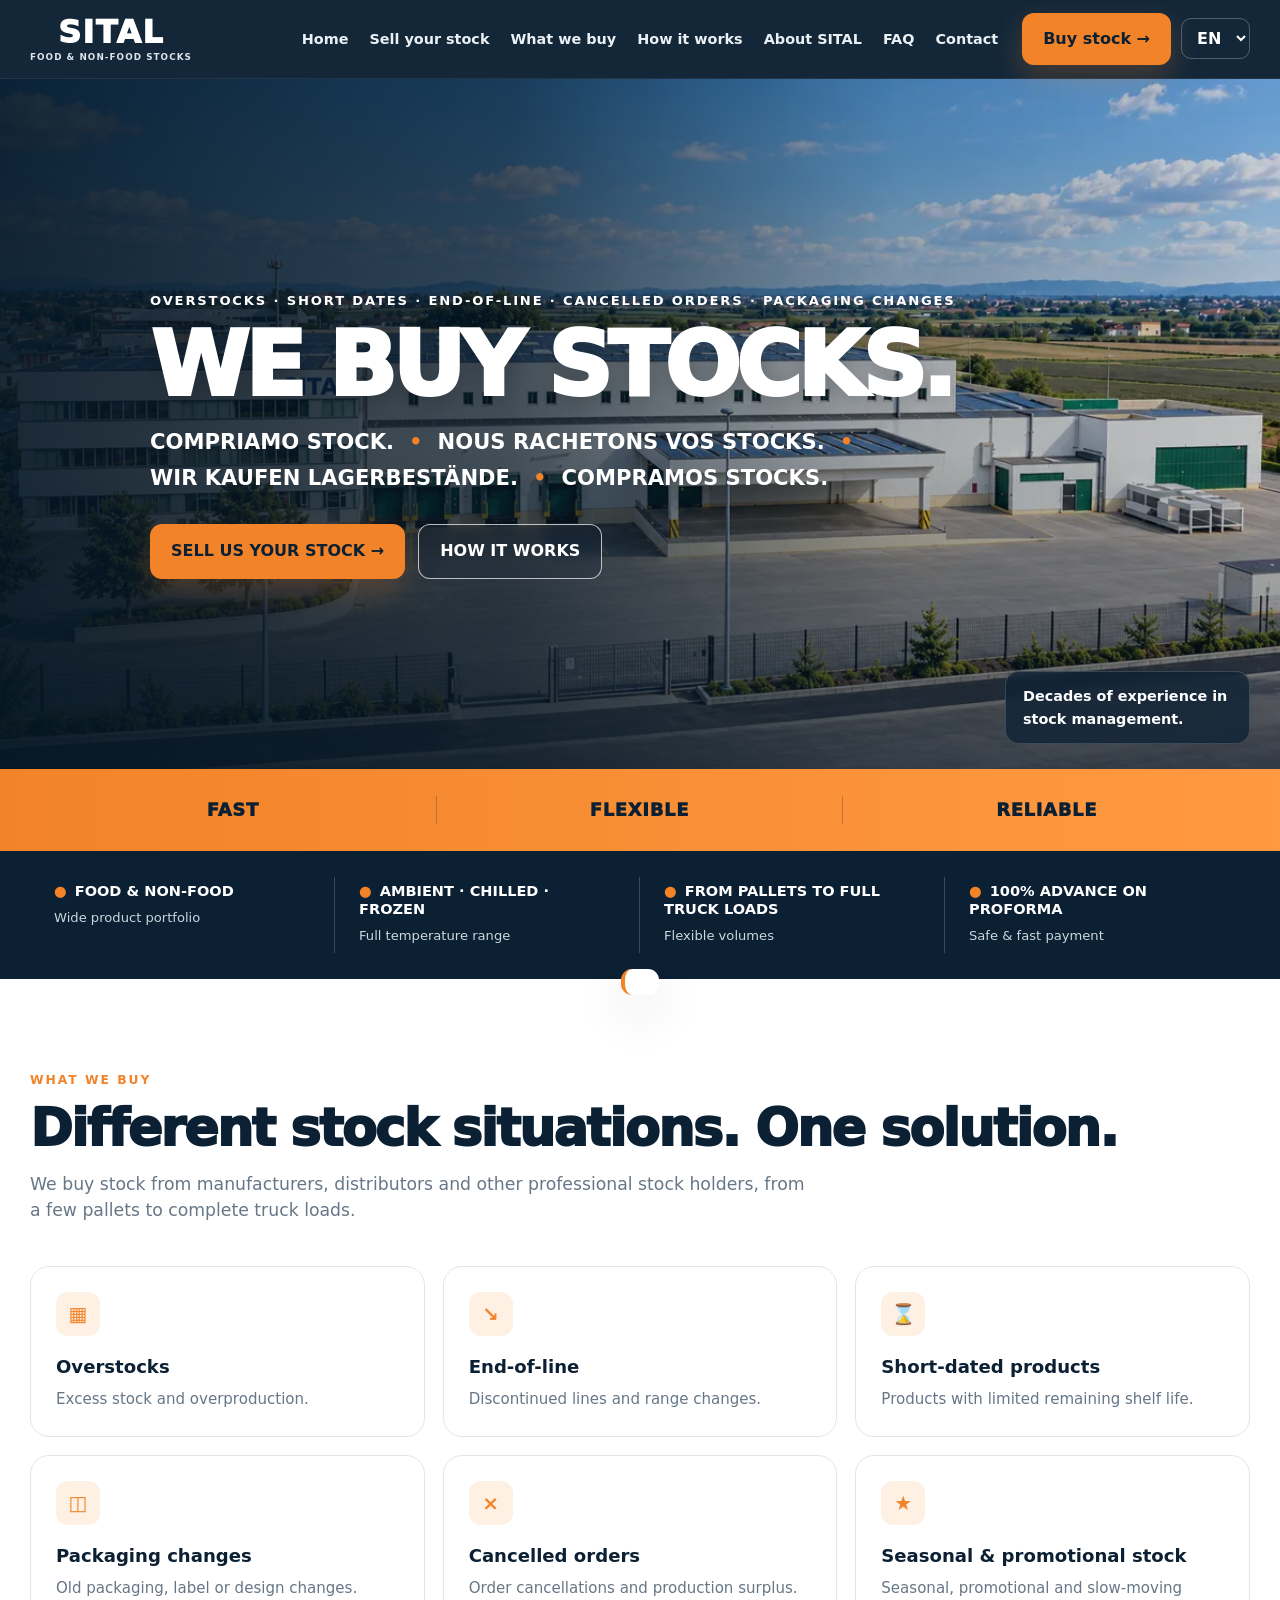
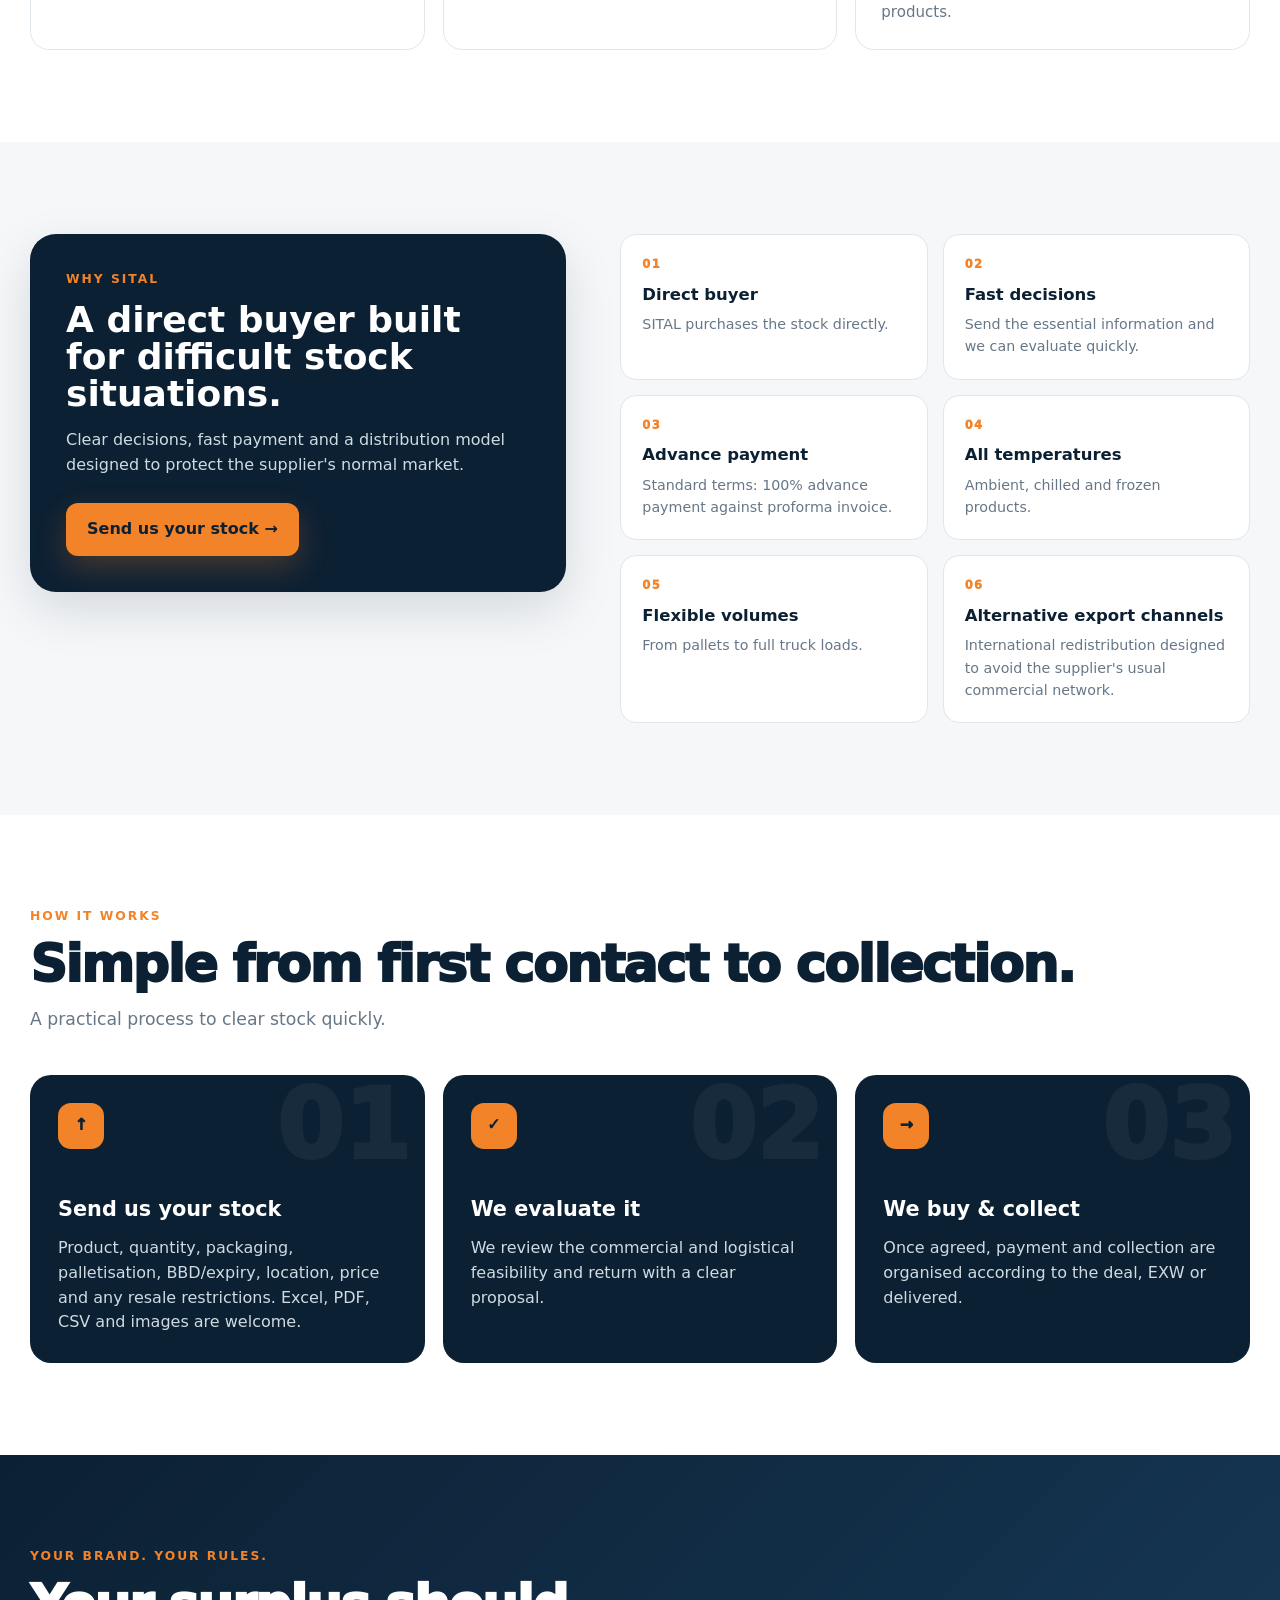
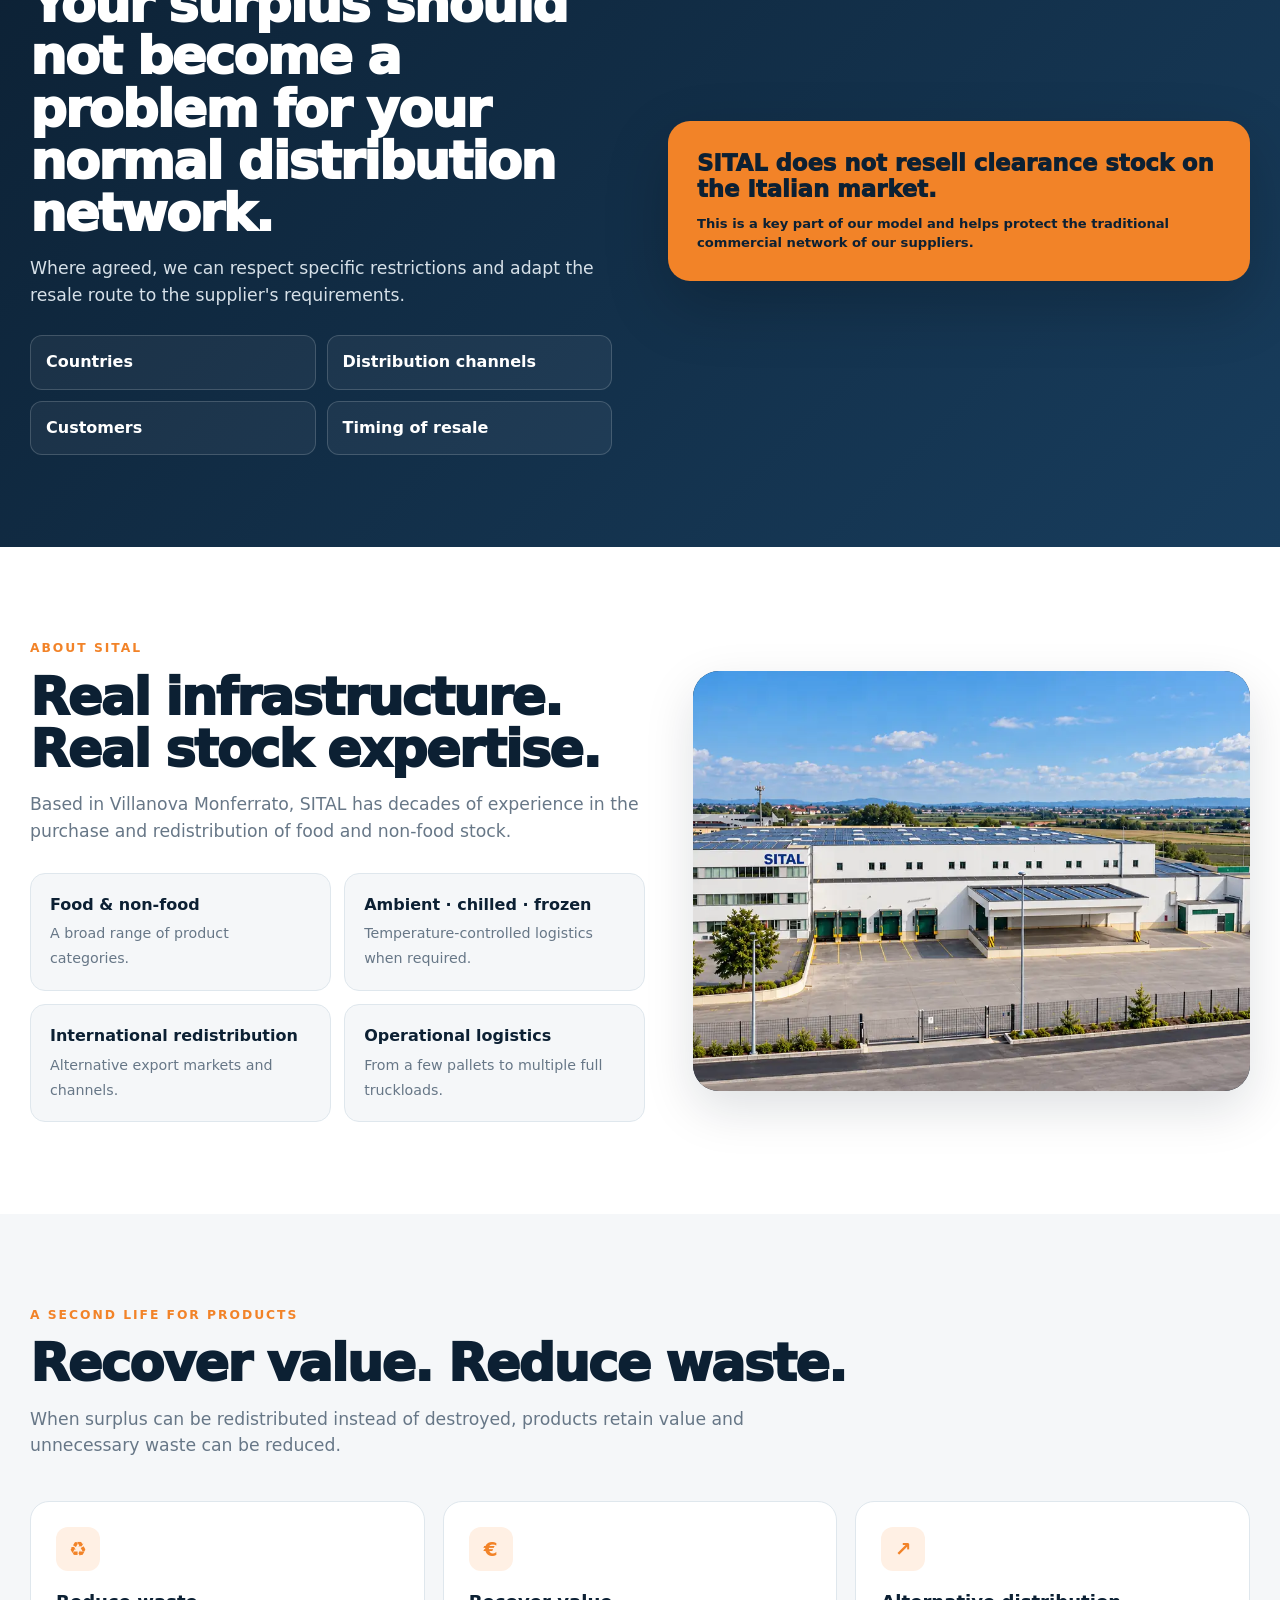
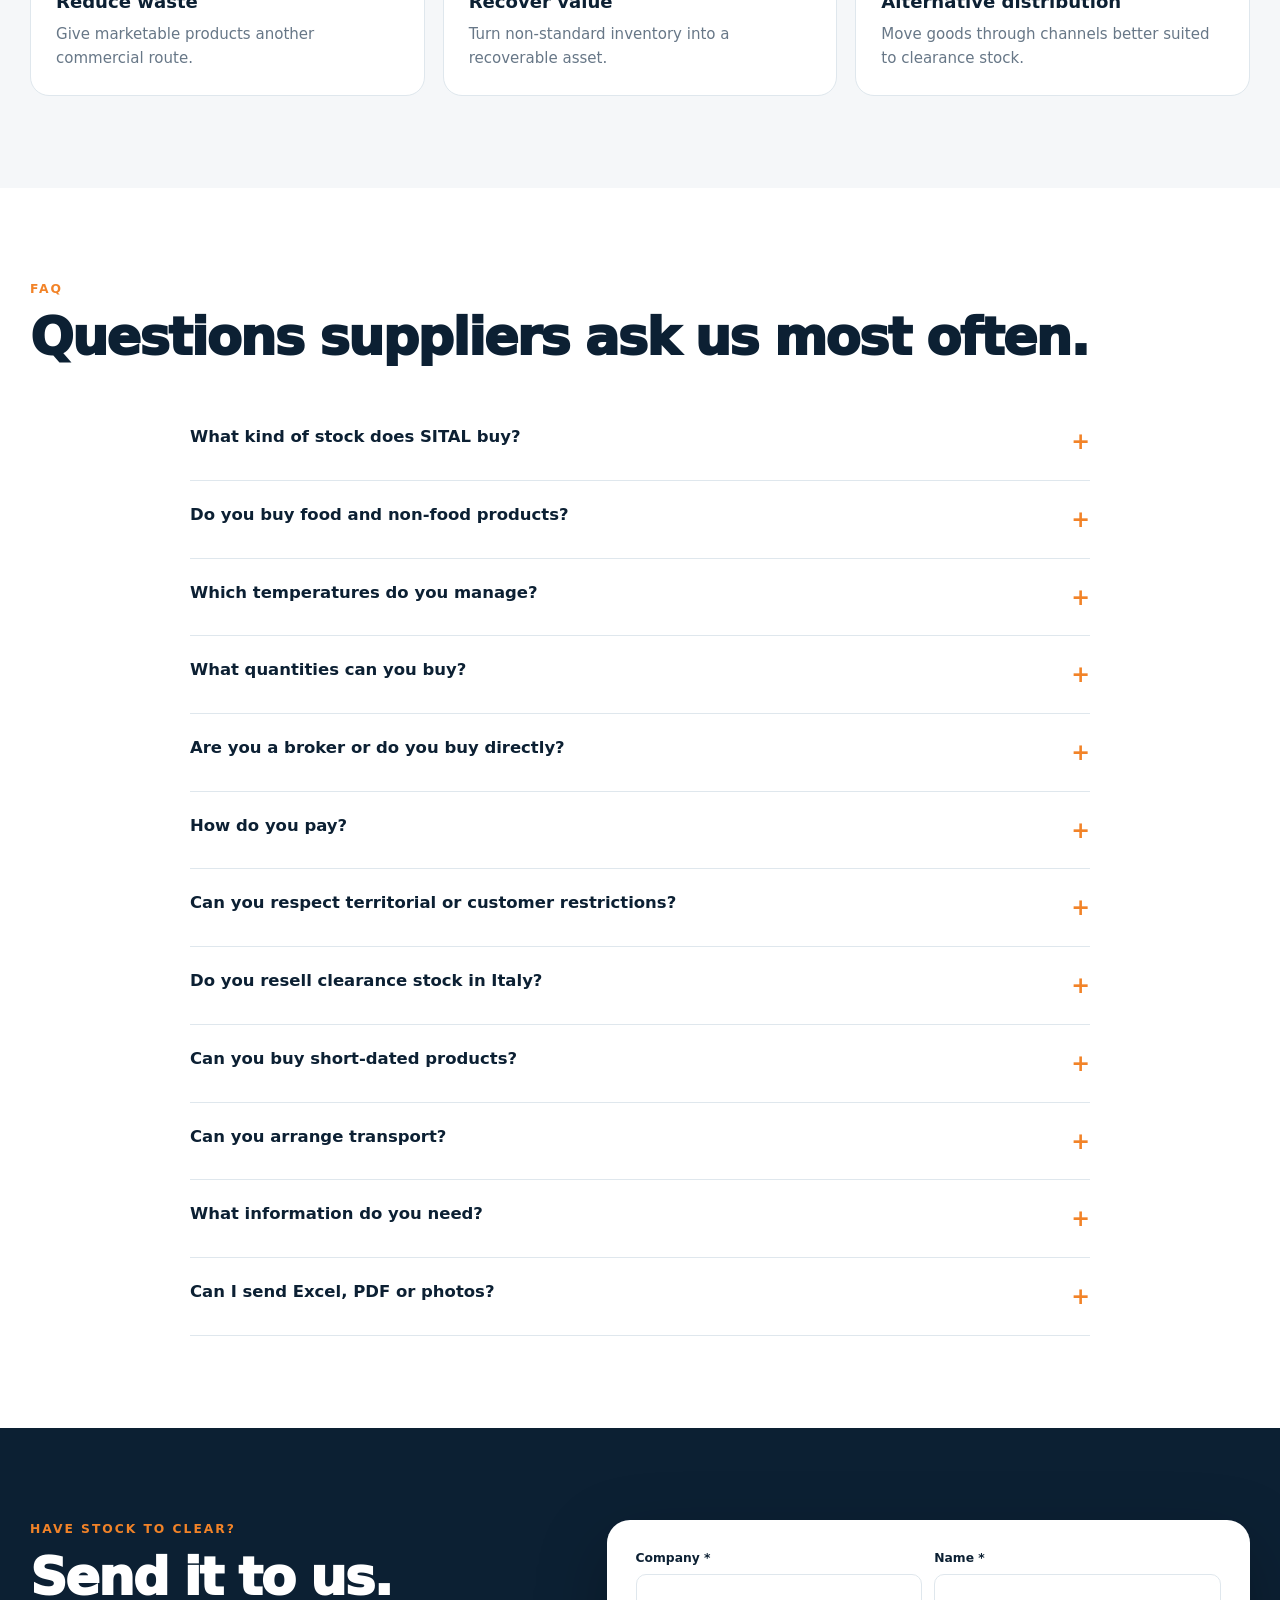
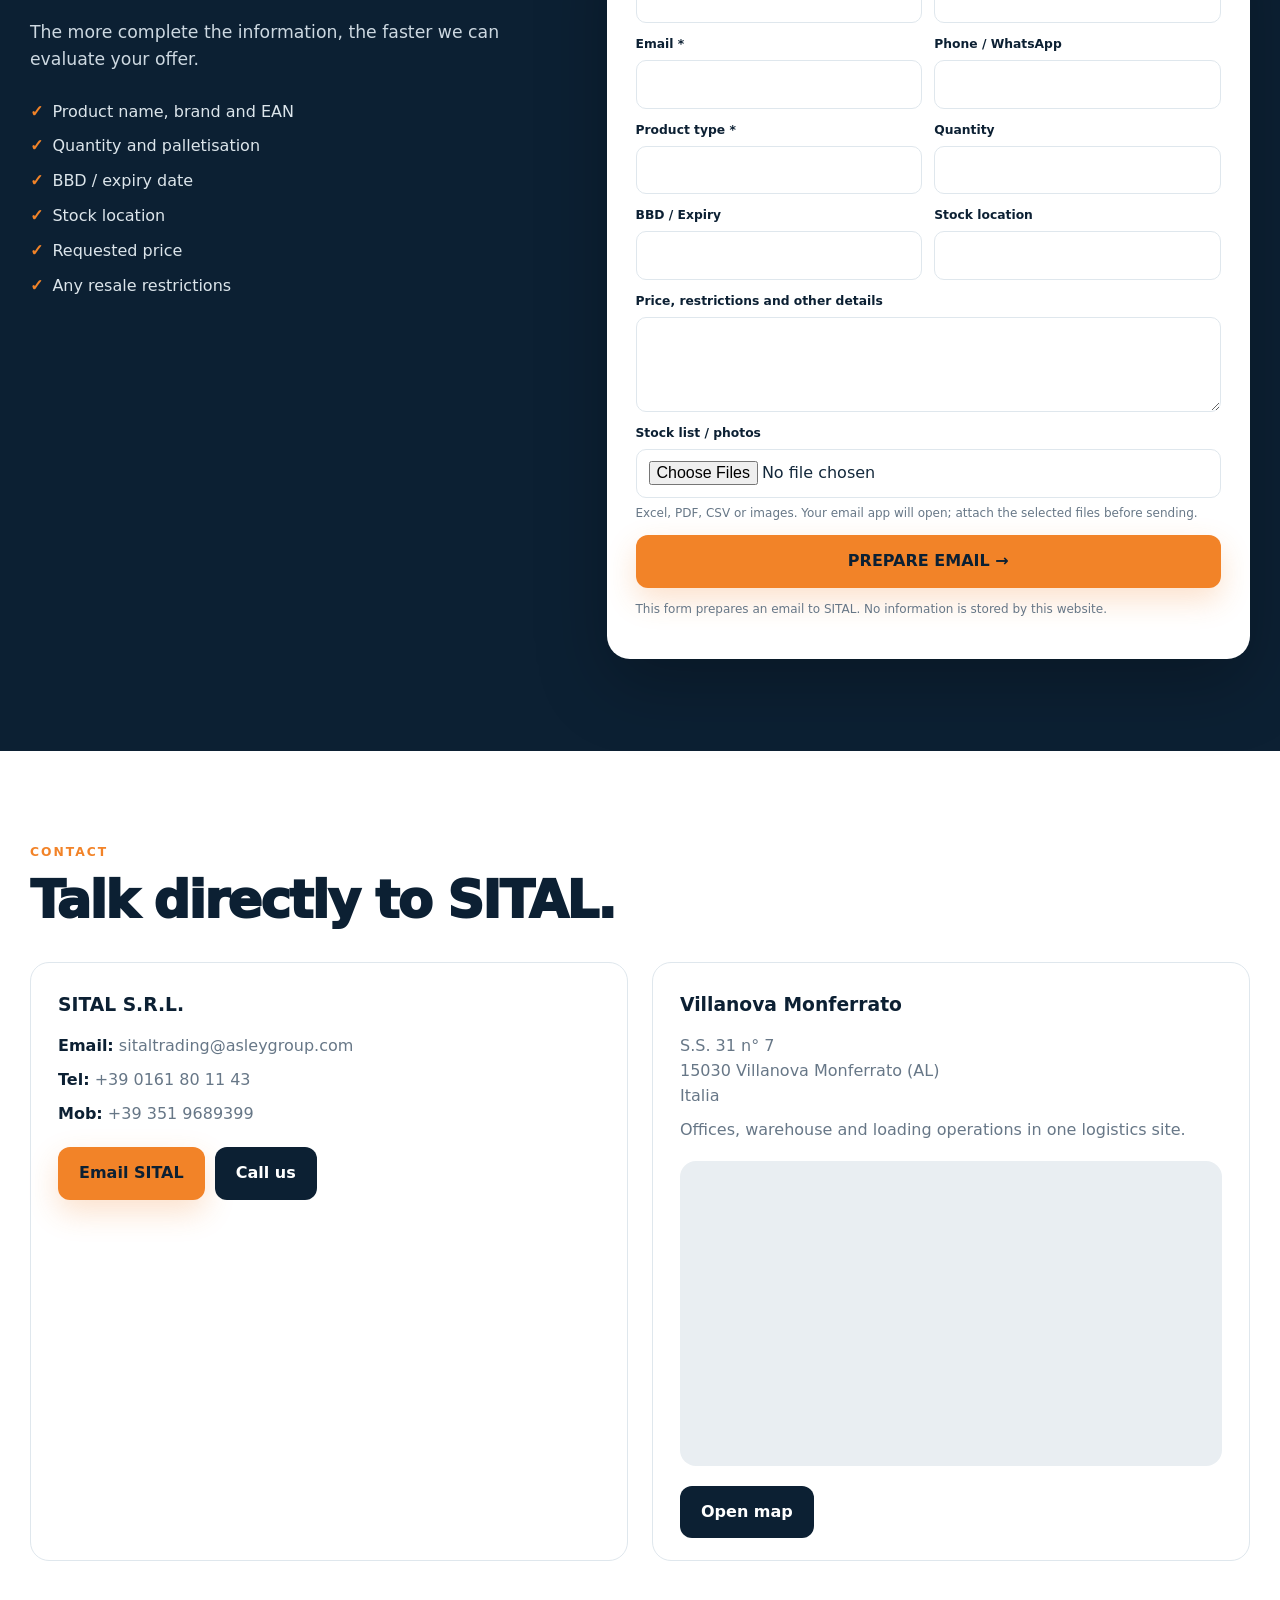
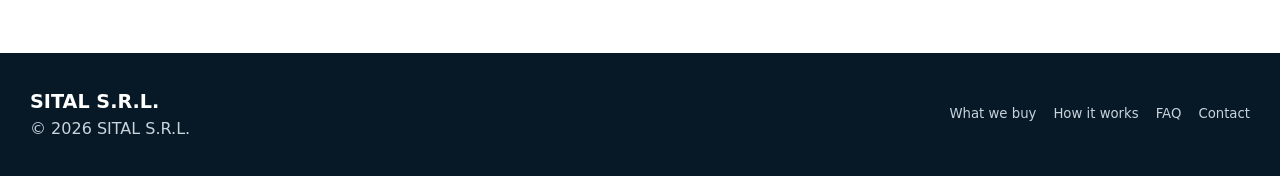
==== commit e008f2d1: "Switch redesign imagery to approved warehouse photo" ====
--- a/index.html
+++ b/index.html
@@ -15,12 +15,12 @@
 <section class="why"><div class="container why-grid"><div class="why-box reveal"><div class="eyebrow" data-k="why.0"></div><h2 data-k="why.1"></h2><p data-k="why.2"></p><a href="#sell" class="btn btn-orange" data-k="why.3"></a></div><div class="why-items reveal" id="whyItems"></div></div></section>
 <section id="how"><div class="container reveal"><div class="eyebrow" data-k="how.0"></div><h2 class="title" data-k="how.1"></h2><p class="lead" data-k="how.2"></p><div class="steps" id="steps"></div></div></section>
 <section class="protect"><div class="container protect-grid reveal"><div><div class="eyebrow" data-k="protect.0"></div><h2 class="title" data-k="protect.1"></h2><p class="lead" data-k="protect.2"></p><div class="rules" id="rules"></div></div><div class="noitaly"><span data-k="protect.4"></span><small data-k="protect.5"></small></div></div></section>
-<section id="about"><div class="container about-grid reveal"><div><div class="eyebrow" data-k="about.0"></div><h2 class="title" data-k="about.1"></h2><p class="lead" data-k="about.2"></p><div class="facts" id="facts"></div></div><div class="photo"><img id="companyPhoto" src="foto-azienda.png" alt="SITAL warehouse and offices in Villanova Monferrato" loading="lazy"></div></div></section>
+<section id="about"><div class="container about-grid reveal"><div><div class="eyebrow" data-k="about.0"></div><h2 class="title" data-k="about.1"></h2><p class="lead" data-k="about.2"></p><div class="facts" id="facts"></div></div><div class="photo"><img id="companyPhoto" src="sital-deposito.webp" alt="SITAL warehouse and offices in Villanova Monferrato" loading="lazy"></div></div></section>
 <section class="sustain"><div class="container reveal"><div class="eyebrow" data-k="sustain.0"></div><h2 class="title" data-k="sustain.1"></h2><p class="lead" data-k="sustain.2"></p><div class="cards" id="sustainCards"></div></div></section>
 <section id="faq"><div class="container reveal"><div class="eyebrow">FAQ</div><h2 class="title" data-k="faqTitle"></h2><div class="faq-wrap" id="faqWrap"></div></div></section>
 <section class="sell" id="sell"><div class="container sell-grid reveal"><div><div class="eyebrow" data-k="sell.0"></div><h2 class="title" data-k="sell.1"></h2><p class="lead" data-k="sell.2"></p><ul class="check" id="check"></ul></div><form class="form" id="stockForm"><div class="row"><div class="field"><label data-k="form.0"></label><input id="company" required></div><div class="field"><label data-k="form.1"></label><input id="name" required></div></div><div class="row"><div class="field"><label data-k="form.2"></label><input id="email" type="email" required></div><div class="field"><label data-k="form.3"></label><input id="phone"></div></div><div class="row"><div class="field"><label data-k="form.4"></label><input id="product" required></div><div class="field"><label data-k="form.5"></label><input id="qty"></div></div><div class="row"><div class="field"><label data-k="form.6"></label><input id="expiry"></div><div class="field"><label data-k="form.7"></label><input id="location"></div></div><div class="field"><label data-k="form.8"></label><textarea id="details"></textarea></div><div class="field"><label data-k="form.9"></label><input id="files" type="file" multiple accept=".xlsx,.xls,.csv,.pdf,.jpg,.jpeg,.png,.webp"><div class="hint" data-k="form.10"></div></div><button class="btn btn-orange" style="width:100%" type="submit" data-k="form.11"></button><p class="note" data-k="form.12"></p></form></div></section>
 <section id="contact"><div class="container reveal"><div class="eyebrow" data-k="contact.0"></div><h2 class="title" data-k="contact.1"></h2><div class="contact-grid"><div class="contact-card"><h3>SITAL S.R.L.</h3><div class="line"><strong>Email:</strong> <a href="mailto:sitaltrading@asleygroup.com">sitaltrading@asleygroup.com</a></div><div class="line"><strong>Tel:</strong> <a href="tel:+390161801143">+39 0161 80 11 43</a></div><div class="line"><strong>Mob:</strong> <a href="tel:+393519689399">+39 351 9689399</a></div><div class="contact-actions"><a class="btn btn-orange" href="mailto:sitaltrading@asleygroup.com" data-k="contact.2"></a><a class="btn btn-dark" href="tel:+390161801143" data-k="contact.3"></a></div></div><div class="contact-card"><h3 data-k="contact.4"></h3><div class="line">S.S. 31 n° 7<br>15030 Villanova Monferrato (AL)<br>Italia</div><p class="line" data-k="contact.5"></p><div class="map-wrap"><iframe title="SITAL location map" loading="lazy" referrerpolicy="no-referrer-when-downgrade" src="https://maps.google.com/maps?q=SITAL%20SRL%20Villanova%20Monferrato&z=14&output=embed"></iframe></div><div class="contact-actions"><a class="btn btn-dark" target="_blank" rel="noopener" href="https://www.google.com/maps/search/?api=1&query=SITAL+SRL+Villanova+Monferrato" data-k="contact.6"></a></div></div></div></div></section>
 </main>
 <footer><div class="container foot"><div><strong>SITAL S.R.L.</strong><div>© <span id="year"></span> SITAL S.R.L.</div></div><div class="foot-links"><a href="#what" data-k="nav.2"></a><a href="#how" data-k="nav.3"></a><a href="#faq">FAQ</a><a href="#contact" data-k="nav.6"></a></div></div></footer>
-<div class="toast" id="toast"></div><script src="translations.js"></script><script src="hero-0.js"></script><script src="hero-1.js"></script><script src="hero-2.js"></script><script src="hero-3.js"></script><script src="hero-4.js"></script><script src="hero-5.js"></script><script src="site.js"></script>
+<div class="toast" id="toast"></div><script src="translations.js"></script><script src="site.js"></script>
 </body></html>
--- a/site.css
+++ b/site.css
@@ -1 +1 @@
-:root{--navy:#0c2033;--navy2:#14334f;--orange:#f28328;--orange2:#ff9b47;--ink:#13283b;--muted:#677787;--soft:#f5f7f9;--line:#dfe7ed;--white:#fff;--max:1220px;--shadow:0 18px 50px rgba(5,25,42,.13)}*{box-sizing:border-box}html{scroll-behavior:smooth;scroll-padding-top:80px}body{margin:0;font-family:Inter,ui-sans-serif,system-ui,-apple-system,BlinkMacSystemFont,"Segoe UI",sans-serif;color:var(--ink);line-height:1.55;background:#fff;-webkit-font-smoothing:antialiased}a{color:inherit;text-decoration:none}button,input,textarea,select{font:inherit}img{max-width:100%;display:block}.container{width:min(var(--max),calc(100% - 40px));margin:auto}.eyebrow{text-transform:uppercase;letter-spacing:.16em;font-size:.77rem;font-weight:900;color:var(--orange);margin-bottom:12px}.title{margin:0 0 16px;font-size:clamp(2rem,4vw,3.55rem);line-height:1.02;letter-spacing:-.035em;color:var(--navy);font-weight:950}.lead{margin:0;color:var(--muted);font-size:1.08rem;max-width:790px}.btn{display:inline-flex;align-items:center;justify-content:center;gap:9px;border:0;border-radius:12px;padding:14px 21px;font-weight:900;cursor:pointer;transition:.2s}.btn:hover{transform:translateY(-2px)}.btn-orange{background:var(--orange);color:var(--navy);box-shadow:0 12px 30px rgba(242,131,40,.24)}.btn-orange:hover{background:var(--orange2)}.btn-outline{color:#fff;border:1px solid rgba(255,255,255,.7);background:rgba(12,32,51,.18);backdrop-filter:blur(6px)}.btn-dark{background:var(--navy);color:#fff}header{position:sticky;top:0;z-index:100;background:rgba(12,32,51,.97);backdrop-filter:blur(12px);border-bottom:1px solid rgba(255,255,255,.07)}.top{height:78px;display:flex;align-items:center;gap:24px}.brand{display:flex;flex-direction:column;line-height:1;align-items:center;text-align:center}.brand-main{font-size:2rem;font-weight:950;letter-spacing:.04em;color:#fff;position:relative}.brand-sub{font-size:.55rem;letter-spacing:.12em;text-transform:uppercase;color:#dce5ed;font-weight:850;margin-top:5px}nav{display:flex;gap:21px;margin-left:auto;align-items:center}nav a{color:#eaf0f4;font-size:.9rem;font-weight:750;position:relative}nav a:after{content:"";height:2px;background:var(--orange);position:absolute;left:0;right:100%;bottom:-7px;transition:.2s}nav a:hover:after{right:0}.actions{display:flex;align-items:center;gap:10px}.lang{border:1px solid rgba(255,255,255,.25);background:transparent;color:#fff;border-radius:10px;padding:9px 11px;font-weight:800}.lang option{color:#111;background:#fff}.menu{display:none;border:0;background:transparent;color:#fff;font-size:1.55rem}.hero{min-height:690px;position:relative;overflow:hidden;color:#fff;display:flex;align-items:flex-end;background:var(--navy)}.hero:before{content:"";position:absolute;inset:0;background-image:linear-gradient(90deg,rgba(5,22,36,.91) 0%,rgba(5,22,36,.72) 40%,rgba(5,22,36,.30) 70%,rgba(5,22,36,.15) 100%),linear-gradient(0deg,rgba(5,22,36,.55),transparent 46%),var(--hero-image, url("foto-azienda.png"));background-size:cover;background-position:center center;transform:scale(1.004)}.hero-in{position:relative;z-index:2;padding:100px 0 78px;max-width:980px}.hero-kicker{font-size:.82rem;letter-spacing:.14em;text-transform:uppercase;font-weight:850;margin-bottom:14px}.hero h1{margin:0 0 22px;font-size:clamp(3.5rem,7vw,7rem);line-height:.88;letter-spacing:-.05em;font-weight:950;text-transform:uppercase;text-shadow:0 5px 24px rgba(0,0,0,.22);max-width:950px}.multi{display:flex;flex-wrap:wrap;gap:3px 15px;font-size:clamp(1rem,1.8vw,1.32rem);font-weight:850;margin-bottom:29px}.multi span:not(:last-child):after{content:"•";margin-left:15px;color:var(--orange)}.hero-cta{display:flex;gap:13px;flex-wrap:wrap}.hero-note{position:absolute;right:30px;bottom:25px;z-index:3;padding:13px 17px;border-radius:14px;background:rgba(12,32,51,.74);border:1px solid rgba(255,255,255,.16);backdrop-filter:blur(7px);font-weight:750;font-size:.9rem;max-width:245px}.band{background:linear-gradient(90deg,var(--orange),#ff9a42);color:var(--navy)}.band-in{display:grid;grid-template-columns:repeat(3,1fr);min-height:82px;align-items:center}.band-item{text-align:center;text-transform:uppercase;font-size:1.12rem;font-weight:950;letter-spacing:.04em;border-right:1px solid rgba(12,32,51,.25)}.band-item:last-child{border-right:0}.features{background:var(--navy);color:#fff;padding:26px 0}.features-in{display:grid;grid-template-columns:repeat(4,1fr)}.feature{padding:5px 24px;border-right:1px solid rgba(255,255,255,.19)}.feature:last-child{border-right:0}.feature strong{display:block;text-transform:uppercase;font-size:.91rem;line-height:1.25;margin-bottom:5px}.feature strong:before{content:"●";color:var(--orange);margin-right:8px}.feature span{font-size:.82rem;color:#cbd7df}section{padding:92px 0}.cards{display:grid;grid-template-columns:repeat(3,1fr);gap:18px;margin-top:42px}.card{border:1px solid var(--line);border-radius:19px;padding:25px;background:#fff;transition:.25s}.card:hover{transform:translateY(-5px);border-color:transparent;box-shadow:var(--shadow)}.ico{width:44px;height:44px;border-radius:12px;background:#fff0e4;color:var(--orange);display:grid;place-items:center;font-size:1.25rem;font-weight:900;margin-bottom:17px}.card h3{margin:0 0 7px;color:var(--navy);font-size:1.13rem}.card p{margin:0;color:var(--muted);font-size:.94rem}.why{background:var(--soft)}.why-grid{display:grid;grid-template-columns:.92fr 1.08fr;gap:54px;align-items:start}.why-box{position:sticky;top:110px;background:var(--navy);color:#fff;border-radius:26px;padding:36px;box-shadow:var(--shadow)}.why-box h2{margin:0 0 16px;font-size:2.25rem;line-height:1.03}.why-box p{color:#cfdbe3;margin:0 0 25px}.why-items{display:grid;grid-template-columns:1fr 1fr;gap:15px}.why-item{background:#fff;border:1px solid var(--line);border-radius:16px;padding:21px}.num{font-size:.72rem;letter-spacing:.12em;color:var(--orange);font-weight:950;margin-bottom:8px}.why-item h3{margin:0 0 6px;color:var(--navy);font-size:1.03rem}.why-item p{margin:0;color:var(--muted);font-size:.89rem}.steps{display:grid;grid-template-columns:repeat(3,1fr);gap:18px;margin-top:42px}.step{min-height:260px;background:var(--navy);color:#fff;border-radius:21px;padding:28px;position:relative;overflow:hidden}.step:after{content:attr(data-n);position:absolute;right:15px;top:3px;font-size:6rem;font-weight:950;color:rgba(255,255,255,.05);line-height:1}.step-ico{width:46px;height:46px;border-radius:13px;background:var(--orange);color:var(--navy);display:grid;place-items:center;font-weight:950}.step h3{margin:44px 0 11px;font-size:1.3rem}.step p{margin:0;color:#cfdae2}.protect{background:linear-gradient(135deg,var(--navy),#183d5d);color:#fff;position:relative;overflow:hidden}.protect-grid{display:grid;grid-template-columns:1fr 1fr;gap:56px;align-items:center;position:relative;z-index:2}.protect .title{color:#fff}.protect .lead{color:#d6e0e8}.rules{display:grid;grid-template-columns:1fr 1fr;gap:11px;margin-top:26px}.rule{border:1px solid rgba(255,255,255,.17);background:rgba(255,255,255,.05);padding:14px 15px;border-radius:12px;font-weight:760}.noitaly{background:var(--orange);color:var(--navy);border-radius:22px;padding:29px;font-size:1.42rem;line-height:1.15;font-weight:950;box-shadow:0 24px 65px rgba(0,0,0,.2)}.noitaly small{display:block;font-size:.82rem;font-weight:650;line-height:1.45;margin-top:12px}.about-grid{display:grid;grid-template-columns:1.05fr .95fr;gap:48px;align-items:center}.photo{border-radius:26px;overflow:hidden;box-shadow:var(--shadow);background:var(--navy)}.photo img{width:100%;height:420px;object-fit:cover}.facts{display:grid;grid-template-columns:1fr 1fr;gap:13px;margin-top:28px}.fact{background:var(--soft);border:1px solid var(--line);border-radius:15px;padding:19px}.fact strong{display:block;color:var(--navy);margin-bottom:4px}.fact span{font-size:.89rem;color:var(--muted)}.sustain{background:var(--soft)}.sustain .cards{grid-template-columns:repeat(3,1fr)}.faq-wrap{max-width:900px;margin:40px auto 0}.faq-item{border-bottom:1px solid var(--line)}.faq-q{width:100%;border:0;background:transparent;text-align:left;padding:21px 0;display:flex;justify-content:space-between;gap:18px;color:var(--navy);font-size:1.03rem;font-weight:850;cursor:pointer}.plus{color:var(--orange);font-size:1.4rem;transition:.2s}.faq-a{display:grid;grid-template-rows:0fr;transition:grid-template-rows .25s}.faq-a>div{overflow:hidden}.faq-a p{margin:0;padding:0 0 21px;color:var(--muted)}.faq-item.open .faq-a{grid-template-rows:1fr}.faq-item.open .plus{transform:rotate(45deg)}.sell{background:var(--navy);color:#fff}.sell .title{color:#fff}.sell .lead{color:#cdd8e1}.sell-grid{display:grid;grid-template-columns:.9fr 1.1fr;gap:50px;align-items:start}.check{list-style:none;padding:0;margin:27px 0 0;display:grid;gap:10px;color:#dce5eb}.check li:before{content:"✓";color:var(--orange);font-weight:950;margin-right:9px}.form{background:#fff;color:var(--ink);border-radius:23px;padding:29px;box-shadow:0 25px 70px rgba(0,0,0,.25)}.row{display:grid;grid-template-columns:1fr 1fr;gap:12px}.field{display:flex;flex-direction:column;gap:6px;margin-bottom:12px}.field label{font-size:.77rem;font-weight:850;color:var(--navy)}.field input,.field textarea{border:1px solid var(--line);border-radius:10px;padding:11px 12px;outline:none;color:var(--ink)}.field input:focus,.field textarea:focus{border-color:var(--orange);box-shadow:0 0 0 3px rgba(242,131,40,.12)}.field textarea{min-height:95px;resize:vertical}.hint,.note{font-size:.75rem;color:var(--muted)}.contact-grid{display:grid;grid-template-columns:1fr 1fr;gap:24px;margin-top:36px}.contact-card{border:1px solid var(--line);border-radius:19px;padding:27px}.contact-card h3{margin:0 0 15px;color:var(--navy)}.line{margin:9px 0;color:var(--muted)}.line strong{color:var(--navy)}.contact-actions{display:flex;gap:10px;flex-wrap:wrap;margin-top:20px}footer{background:#071826;color:#c9d4dc;padding:34px 0}.foot{display:flex;align-items:center;justify-content:space-between;gap:22px;flex-wrap:wrap}.foot strong{color:#fff;font-size:1.2rem}.foot-links{display:flex;gap:17px;flex-wrap:wrap;font-size:.83rem}.reveal{opacity:0;transform:translateY(17px);transition:.55s}.reveal.on{opacity:1;transform:none}.toast{position:fixed;z-index:300;left:50%;bottom:25px;transform:translate(-50%,120px);max-width:min(92vw,620px);padding:13px 17px;border-radius:11px;background:#fff;color:var(--navy);border-left:4px solid var(--orange);box-shadow:var(--shadow);font-weight:750;transition:.28s}.toast.show{transform:translate(-50%,0)}@media(max-width:1050px){nav{display:none;position:absolute;left:0;right:0;top:78px;background:var(--navy);padding:18px 20px 24px;flex-direction:column;align-items:flex-start;border-top:1px solid rgba(255,255,255,.08)}nav.open{display:flex}.menu{display:block;margin-left:auto}.header-buy{display:none}.hero-note{display:none}.features-in{grid-template-columns:1fr 1fr;gap:16px}.feature:nth-child(2){border-right:0}.why-grid,.protect-grid,.about-grid,.sell-grid{grid-template-columns:1fr}.why-box{position:relative;top:auto}.photo{order:-1}}@media(max-width:760px){.container{width:min(var(--max),calc(100% - 28px))}.top{height:70px}.brand-main{font-size:1.7rem}nav{top:70px}.hero{min-height:620px}.hero:before{background-image:linear-gradient(0deg,rgba(5,22,36,.92) 0%,rgba(5,22,36,.56) 65%,rgba(5,22,36,.28) 100%),var(--hero-image, url("foto-azienda.png"))}.hero-in{padding:100px 0 55px}.hero h1{font-size:clamp(3rem,15vw,4.8rem)}.multi{display:block;font-size:.96rem}.multi span{display:block;margin:4px 0}.multi span:not(:last-child):after{display:none}.hero-cta{display:grid;grid-template-columns:1fr}.hero-cta .btn{width:100%}.band-in{grid-template-columns:1fr}.band-item{min-height:65px;display:grid;place-items:center;border-right:0;border-bottom:1px solid rgba(12,32,51,.2)}.band-item:last-child{border-bottom:0}.features-in{grid-template-columns:1fr}.feature{border-right:0!important;border-bottom:1px solid rgba(255,255,255,.16);padding:14px 5px}.feature:last-child{border-bottom:0}section{padding:70px 0}.cards,.steps,.why-items,.rules,.facts,.sustain .cards,.row,.contact-grid{grid-template-columns:1fr}.photo img{height:270px}.top{gap:10px}.lang{padding:8px 9px;font-size:.82rem}}.map-wrap{margin-top:18px;border-radius:16px;overflow:hidden;background:#e9eef2;aspect-ratio:16/9}.map-wrap iframe{display:block;width:100%;height:100%;border:0}.contact-card:has(.map-wrap){padding-bottom:22px}@media(max-width:760px){.map-wrap{aspect-ratio:4/3}.contact-card{padding:22px}.top{min-height:70px;height:auto;padding:10px 0}.brand{align-items:center;text-align:center}.brand-main{font-size:1.65rem}.brand-sub{font-size:.5rem}.hero{min-height:590px}.photo img{height:auto;max-height:360px;object-fit:cover}}@media(max-width:480px){.container{width:min(var(--max),calc(100% - 22px))}.hero h1{font-size:clamp(2.65rem,16vw,4rem)}.title{font-size:2rem}.form{padding:20px}.contact-card{padding:19px}.btn{padding:13px 16px}.actions{gap:6px}.lang{min-width:52px}}+:root{--navy:#0c2033;--navy2:#14334f;--orange:#f28328;--orange2:#ff9b47;--ink:#13283b;--muted:#677787;--soft:#f5f7f9;--line:#dfe7ed;--white:#fff;--max:1220px;--shadow:0 18px 50px rgba(5,25,42,.13)}*{box-sizing:border-box}html{scroll-behavior:smooth;scroll-padding-top:80px}body{margin:0;font-family:Inter,ui-sans-serif,system-ui,-apple-system,BlinkMacSystemFont,"Segoe UI",sans-serif;color:var(--ink);line-height:1.55;background:#fff;-webkit-font-smoothing:antialiased}a{color:inherit;text-decoration:none}button,input,textarea,select{font:inherit}img{max-width:100%;display:block}.container{width:min(var(--max),calc(100% - 40px));margin:auto}.eyebrow{text-transform:uppercase;letter-spacing:.16em;font-size:.77rem;font-weight:900;color:var(--orange);margin-bottom:12px}.title{margin:0 0 16px;font-size:clamp(2rem,4vw,3.55rem);line-height:1.02;letter-spacing:-.035em;color:var(--navy);font-weight:950}.lead{margin:0;color:var(--muted);font-size:1.08rem;max-width:790px}.btn{display:inline-flex;align-items:center;justify-content:center;gap:9px;border:0;border-radius:12px;padding:14px 21px;font-weight:900;cursor:pointer;transition:.2s}.btn:hover{transform:translateY(-2px)}.btn-orange{background:var(--orange);color:var(--navy);box-shadow:0 12px 30px rgba(242,131,40,.24)}.btn-orange:hover{background:var(--orange2)}.btn-outline{color:#fff;border:1px solid rgba(255,255,255,.7);background:rgba(12,32,51,.18);backdrop-filter:blur(6px)}.btn-dark{background:var(--navy);color:#fff}header{position:sticky;top:0;z-index:100;background:rgba(12,32,51,.97);backdrop-filter:blur(12px);border-bottom:1px solid rgba(255,255,255,.07)}.top{height:78px;display:flex;align-items:center;gap:24px}.brand{display:flex;flex-direction:column;line-height:1;align-items:center;text-align:center}.brand-main{font-size:2rem;font-weight:950;letter-spacing:.04em;color:#fff;position:relative}.brand-sub{font-size:.55rem;letter-spacing:.12em;text-transform:uppercase;color:#dce5ed;font-weight:850;margin-top:5px}nav{display:flex;gap:21px;margin-left:auto;align-items:center}nav a{color:#eaf0f4;font-size:.9rem;font-weight:750;position:relative}nav a:after{content:"";height:2px;background:var(--orange);position:absolute;left:0;right:100%;bottom:-7px;transition:.2s}nav a:hover:after{right:0}.actions{display:flex;align-items:center;gap:10px}.lang{border:1px solid rgba(255,255,255,.25);background:transparent;color:#fff;border-radius:10px;padding:9px 11px;font-weight:800}.lang option{color:#111;background:#fff}.menu{display:none;border:0;background:transparent;color:#fff;font-size:1.55rem}.hero{min-height:690px;position:relative;overflow:hidden;color:#fff;display:flex;align-items:flex-end;background:var(--navy)}.hero:before{content:"";position:absolute;inset:0;background-image:linear-gradient(90deg,rgba(5,22,36,.91) 0%,rgba(5,22,36,.72) 40%,rgba(5,22,36,.30) 70%,rgba(5,22,36,.15) 100%),linear-gradient(0deg,rgba(5,22,36,.55),transparent 46%),url("sital-deposito.webp");background-size:cover;background-position:center center;transform:scale(1.004)}.hero-in{position:relative;z-index:2;padding:100px 0 78px;max-width:980px}.hero-kicker{font-size:.82rem;letter-spacing:.14em;text-transform:uppercase;font-weight:850;margin-bottom:14px}.hero h1{margin:0 0 22px;font-size:clamp(3.5rem,7vw,7rem);line-height:.88;letter-spacing:-.05em;font-weight:950;text-transform:uppercase;text-shadow:0 5px 24px rgba(0,0,0,.22);max-width:950px}.multi{display:flex;flex-wrap:wrap;gap:3px 15px;font-size:clamp(1rem,1.8vw,1.32rem);font-weight:850;margin-bottom:29px}.multi span:not(:last-child):after{content:"•";margin-left:15px;color:var(--orange)}.hero-cta{display:flex;gap:13px;flex-wrap:wrap}.hero-note{position:absolute;right:30px;bottom:25px;z-index:3;padding:13px 17px;border-radius:14px;background:rgba(12,32,51,.74);border:1px solid rgba(255,255,255,.16);backdrop-filter:blur(7px);font-weight:750;font-size:.9rem;max-width:245px}.band{background:linear-gradient(90deg,var(--orange),#ff9a42);color:var(--navy)}.band-in{display:grid;grid-template-columns:repeat(3,1fr);min-height:82px;align-items:center}.band-item{text-align:center;text-transform:uppercase;font-size:1.12rem;font-weight:950;letter-spacing:.04em;border-right:1px solid rgba(12,32,51,.25)}.band-item:last-child{border-right:0}.features{background:var(--navy);color:#fff;padding:26px 0}.features-in{display:grid;grid-template-columns:repeat(4,1fr)}.feature{padding:5px 24px;border-right:1px solid rgba(255,255,255,.19)}.feature:last-child{border-right:0}.feature strong{display:block;text-transform:uppercase;font-size:.91rem;line-height:1.25;margin-bottom:5px}.feature strong:before{content:"●";color:var(--orange);margin-right:8px}.feature span{font-size:.82rem;color:#cbd7df}section{padding:92px 0}.cards{display:grid;grid-template-columns:repeat(3,1fr);gap:18px;margin-top:42px}.card{border:1px solid var(--line);border-radius:19px;padding:25px;background:#fff;transition:.25s}.card:hover{transform:translateY(-5px);border-color:transparent;box-shadow:var(--shadow)}.ico{width:44px;height:44px;border-radius:12px;background:#fff0e4;color:var(--orange);display:grid;place-items:center;font-size:1.25rem;font-weight:900;margin-bottom:17px}.card h3{margin:0 0 7px;color:var(--navy);font-size:1.13rem}.card p{margin:0;color:var(--muted);font-size:.94rem}.why{background:var(--soft)}.why-grid{display:grid;grid-template-columns:.92fr 1.08fr;gap:54px;align-items:start}.why-box{position:sticky;top:110px;background:var(--navy);color:#fff;border-radius:26px;padding:36px;box-shadow:var(--shadow)}.why-box h2{margin:0 0 16px;font-size:2.25rem;line-height:1.03}.why-box p{color:#cfdbe3;margin:0 0 25px}.why-items{display:grid;grid-template-columns:1fr 1fr;gap:15px}.why-item{background:#fff;border:1px solid var(--line);border-radius:16px;padding:21px}.num{font-size:.72rem;letter-spacing:.12em;color:var(--orange);font-weight:950;margin-bottom:8px}.why-item h3{margin:0 0 6px;color:var(--navy);font-size:1.03rem}.why-item p{margin:0;color:var(--muted);font-size:.89rem}.steps{display:grid;grid-template-columns:repeat(3,1fr);gap:18px;margin-top:42px}.step{min-height:260px;background:var(--navy);color:#fff;border-radius:21px;padding:28px;position:relative;overflow:hidden}.step:after{content:attr(data-n);position:absolute;right:15px;top:3px;font-size:6rem;font-weight:950;color:rgba(255,255,255,.05);line-height:1}.step-ico{width:46px;height:46px;border-radius:13px;background:var(--orange);color:var(--navy);display:grid;place-items:center;font-weight:950}.step h3{margin:44px 0 11px;font-size:1.3rem}.step p{margin:0;color:#cfdae2}.protect{background:linear-gradient(135deg,var(--navy),#183d5d);color:#fff;position:relative;overflow:hidden}.protect-grid{display:grid;grid-template-columns:1fr 1fr;gap:56px;align-items:center;position:relative;z-index:2}.protect .title{color:#fff}.protect .lead{color:#d6e0e8}.rules{display:grid;grid-template-columns:1fr 1fr;gap:11px;margin-top:26px}.rule{border:1px solid rgba(255,255,255,.17);background:rgba(255,255,255,.05);padding:14px 15px;border-radius:12px;font-weight:760}.noitaly{background:var(--orange);color:var(--navy);border-radius:22px;padding:29px;font-size:1.42rem;line-height:1.15;font-weight:950;box-shadow:0 24px 65px rgba(0,0,0,.2)}.noitaly small{display:block;font-size:.82rem;font-weight:650;line-height:1.45;margin-top:12px}.about-grid{display:grid;grid-template-columns:1.05fr .95fr;gap:48px;align-items:center}.photo{border-radius:26px;overflow:hidden;box-shadow:var(--shadow);background:var(--navy)}.photo img{width:100%;height:420px;object-fit:cover}.facts{display:grid;grid-template-columns:1fr 1fr;gap:13px;margin-top:28px}.fact{background:var(--soft);border:1px solid var(--line);border-radius:15px;padding:19px}.fact strong{display:block;color:var(--navy);margin-bottom:4px}.fact span{font-size:.89rem;color:var(--muted)}.sustain{background:var(--soft)}.sustain .cards{grid-template-columns:repeat(3,1fr)}.faq-wrap{max-width:900px;margin:40px auto 0}.faq-item{border-bottom:1px solid var(--line)}.faq-q{width:100%;border:0;background:transparent;text-align:left;padding:21px 0;display:flex;justify-content:space-between;gap:18px;color:var(--navy);font-size:1.03rem;font-weight:850;cursor:pointer}.plus{color:var(--orange);font-size:1.4rem;transition:.2s}.faq-a{display:grid;grid-template-rows:0fr;transition:grid-template-rows .25s}.faq-a>div{overflow:hidden}.faq-a p{margin:0;padding:0 0 21px;color:var(--muted)}.faq-item.open .faq-a{grid-template-rows:1fr}.faq-item.open .plus{transform:rotate(45deg)}.sell{background:var(--navy);color:#fff}.sell .title{color:#fff}.sell .lead{color:#cdd8e1}.sell-grid{display:grid;grid-template-columns:.9fr 1.1fr;gap:50px;align-items:start}.check{list-style:none;padding:0;margin:27px 0 0;display:grid;gap:10px;color:#dce5eb}.check li:before{content:"✓";color:var(--orange);font-weight:950;margin-right:9px}.form{background:#fff;color:var(--ink);border-radius:23px;padding:29px;box-shadow:0 25px 70px rgba(0,0,0,.25)}.row{display:grid;grid-template-columns:1fr 1fr;gap:12px}.field{display:flex;flex-direction:column;gap:6px;margin-bottom:12px}.field label{font-size:.77rem;font-weight:850;color:var(--navy)}.field input,.field textarea{border:1px solid var(--line);border-radius:10px;padding:11px 12px;outline:none;color:var(--ink)}.field input:focus,.field textarea:focus{border-color:var(--orange);box-shadow:0 0 0 3px rgba(242,131,40,.12)}.field textarea{min-height:95px;resize:vertical}.hint,.note{font-size:.75rem;color:var(--muted)}.contact-grid{display:grid;grid-template-columns:1fr 1fr;gap:24px;margin-top:36px}.contact-card{border:1px solid var(--line);border-radius:19px;padding:27px}.contact-card h3{margin:0 0 15px;color:var(--navy)}.line{margin:9px 0;color:var(--muted)}.line strong{color:var(--navy)}.contact-actions{display:flex;gap:10px;flex-wrap:wrap;margin-top:20px}footer{background:#071826;color:#c9d4dc;padding:34px 0}.foot{display:flex;align-items:center;justify-content:space-between;gap:22px;flex-wrap:wrap}.foot strong{color:#fff;font-size:1.2rem}.foot-links{display:flex;gap:17px;flex-wrap:wrap;font-size:.83rem}.reveal{opacity:0;transform:translateY(17px);transition:.55s}.reveal.on{opacity:1;transform:none}.toast{position:fixed;z-index:300;left:50%;bottom:25px;transform:translate(-50%,120px);max-width:min(92vw,620px);padding:13px 17px;border-radius:11px;background:#fff;color:var(--navy);border-left:4px solid var(--orange);box-shadow:var(--shadow);font-weight:750;transition:.28s}.toast.show{transform:translate(-50%,0)}@media(max-width:1050px){nav{display:none;position:absolute;left:0;right:0;top:78px;background:var(--navy);padding:18px 20px 24px;flex-direction:column;align-items:flex-start;border-top:1px solid rgba(255,255,255,.08)}nav.open{display:flex}.menu{display:block;margin-left:auto}.header-buy{display:none}.hero-note{display:none}.features-in{grid-template-columns:1fr 1fr;gap:16px}.feature:nth-child(2){border-right:0}.why-grid,.protect-grid,.about-grid,.sell-grid{grid-template-columns:1fr}.why-box{position:relative;top:auto}.photo{order:-1}}@media(max-width:760px){.container{width:min(var(--max),calc(100% - 28px))}.top{height:70px}.brand-main{font-size:1.7rem}nav{top:70px}.hero{min-height:620px}.hero:before{background-image:linear-gradient(0deg,rgba(5,22,36,.92) 0%,rgba(5,22,36,.56) 65%,rgba(5,22,36,.28) 100%),url("sital-deposito.webp")}.hero-in{padding:100px 0 55px}.hero h1{font-size:clamp(3rem,15vw,4.8rem)}.multi{display:block;font-size:.96rem}.multi span{display:block;margin:4px 0}.multi span:not(:last-child):after{display:none}.hero-cta{display:grid;grid-template-columns:1fr}.hero-cta .btn{width:100%}.band-in{grid-template-columns:1fr}.band-item{min-height:65px;display:grid;place-items:center;border-right:0;border-bottom:1px solid rgba(12,32,51,.2)}.band-item:last-child{border-bottom:0}.features-in{grid-template-columns:1fr}.feature{border-right:0!important;border-bottom:1px solid rgba(255,255,255,.16);padding:14px 5px}.feature:last-child{border-bottom:0}section{padding:70px 0}.cards,.steps,.why-items,.rules,.facts,.sustain .cards,.row,.contact-grid{grid-template-columns:1fr}.photo img{height:270px}.top{gap:10px}.lang{padding:8px 9px;font-size:.82rem}}.map-wrap{margin-top:18px;border-radius:16px;overflow:hidden;background:#e9eef2;aspect-ratio:16/9}.map-wrap iframe{display:block;width:100%;height:100%;border:0}.contact-card:has(.map-wrap){padding-bottom:22px}@media(max-width:760px){.map-wrap{aspect-ratio:4/3}.contact-card{padding:22px}.top{min-height:70px;height:auto;padding:10px 0}.brand{align-items:center;text-align:center}.brand-main{font-size:1.65rem}.brand-sub{font-size:.5rem}.hero{min-height:590px}.photo img{height:auto;max-height:360px;object-fit:cover}}@media(max-width:480px){.container{width:min(var(--max),calc(100% - 22px))}.hero h1{font-size:clamp(2.65rem,16vw,4rem)}.title{font-size:2rem}.form{padding:20px}.contact-card{padding:19px}.btn{padding:13px 16px}.actions{gap:6px}.lang{min-width:52px}}
